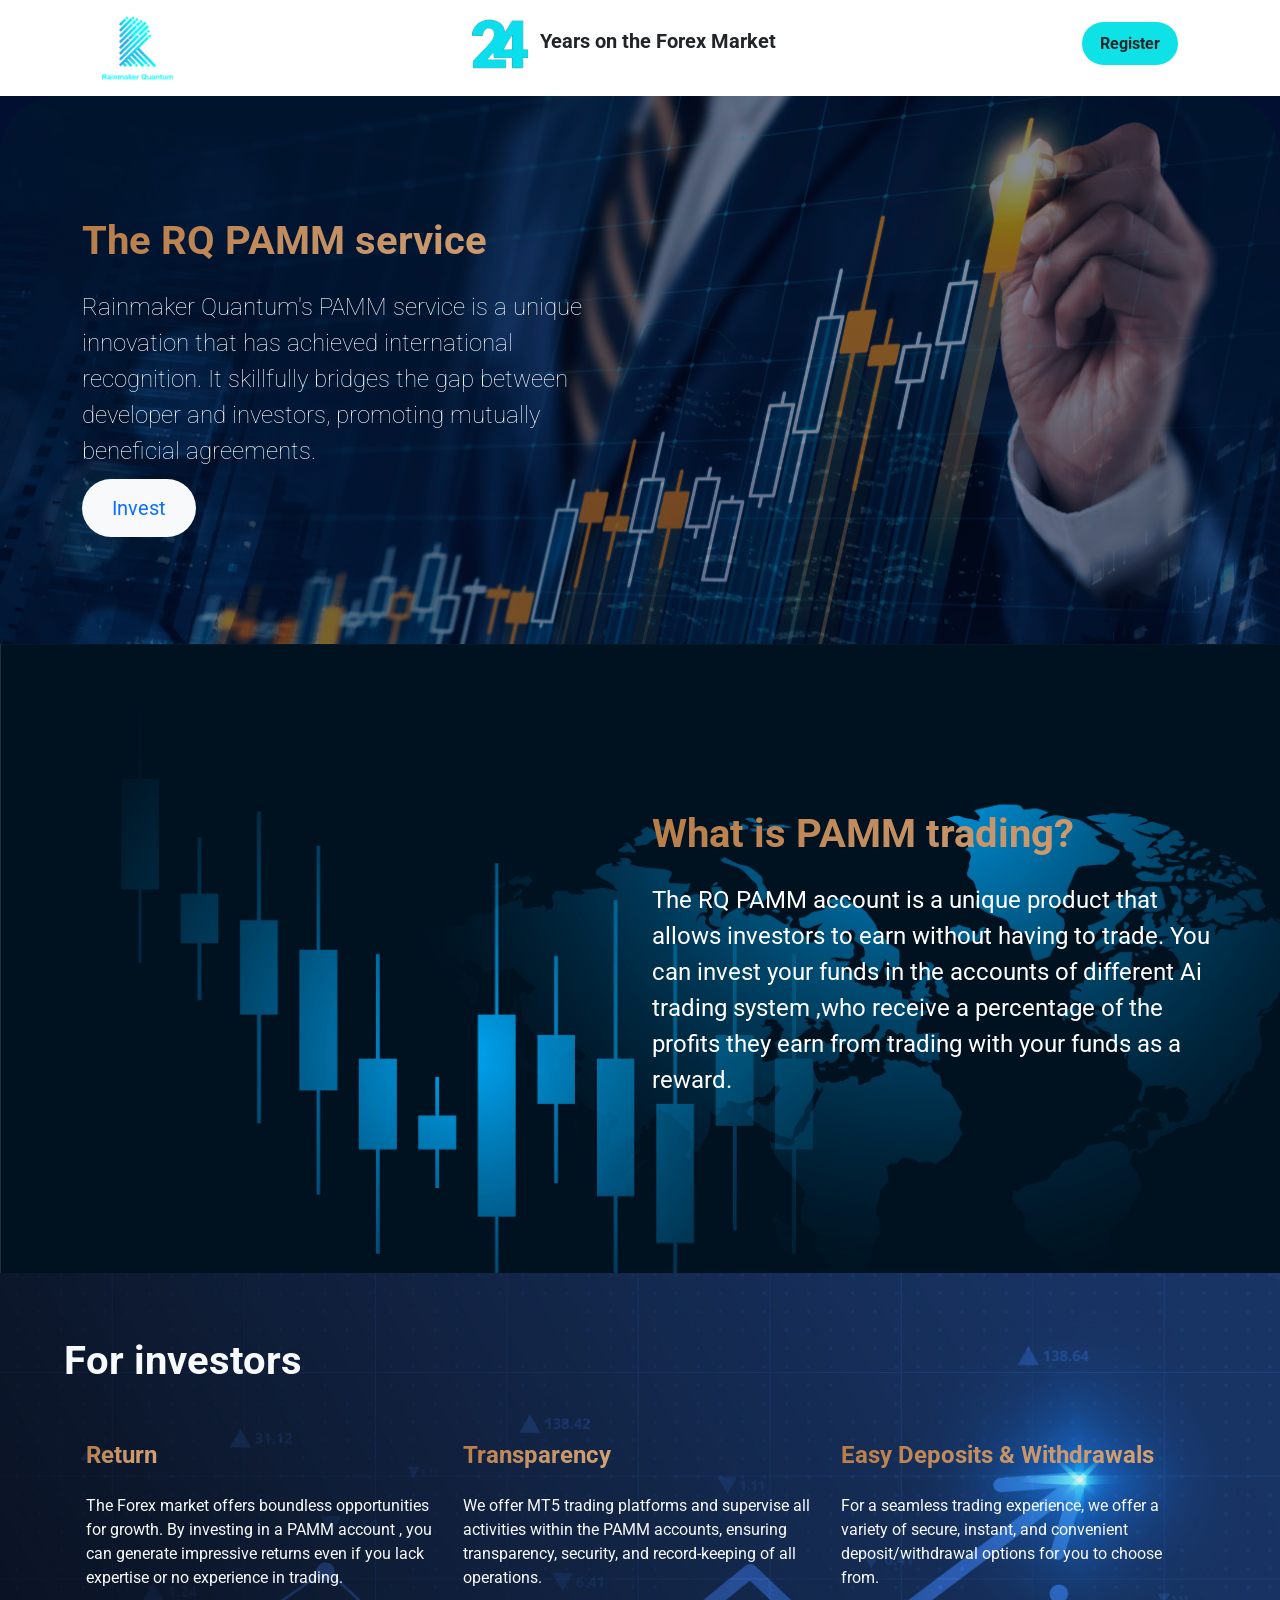
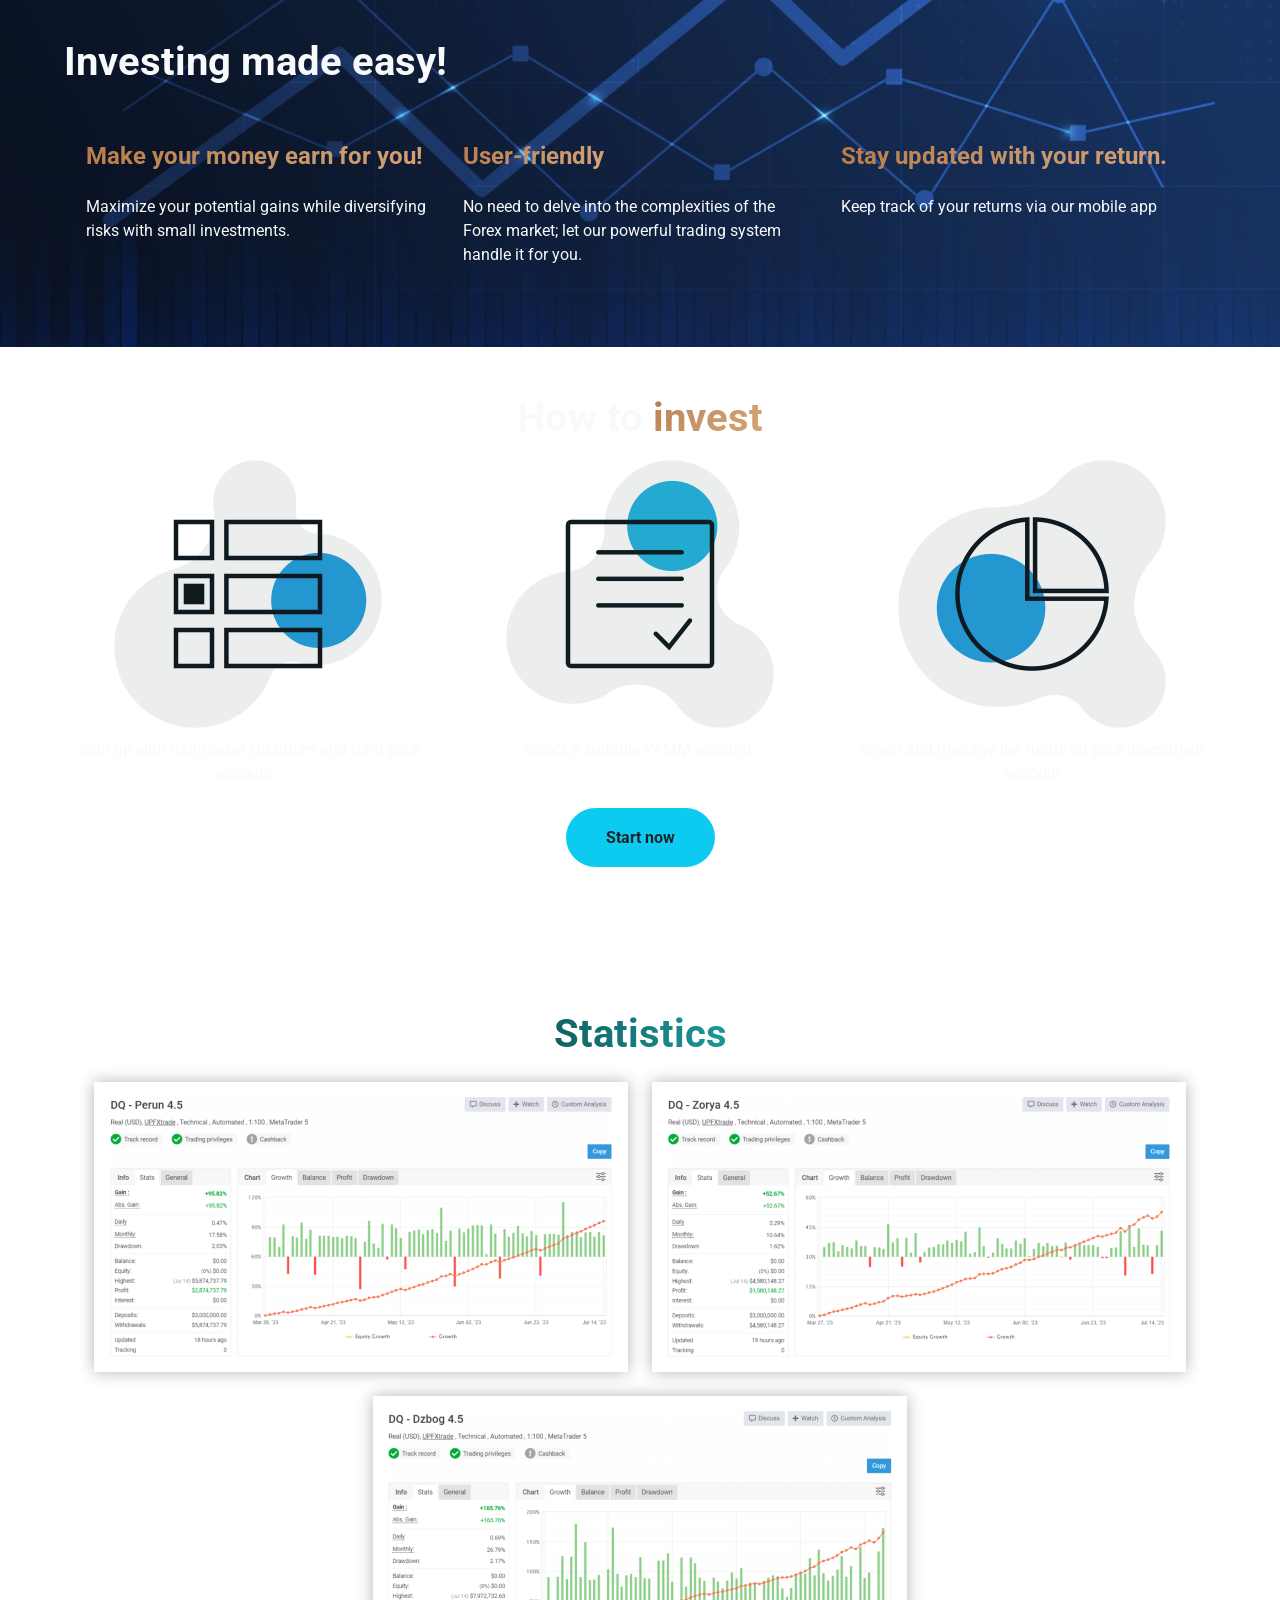
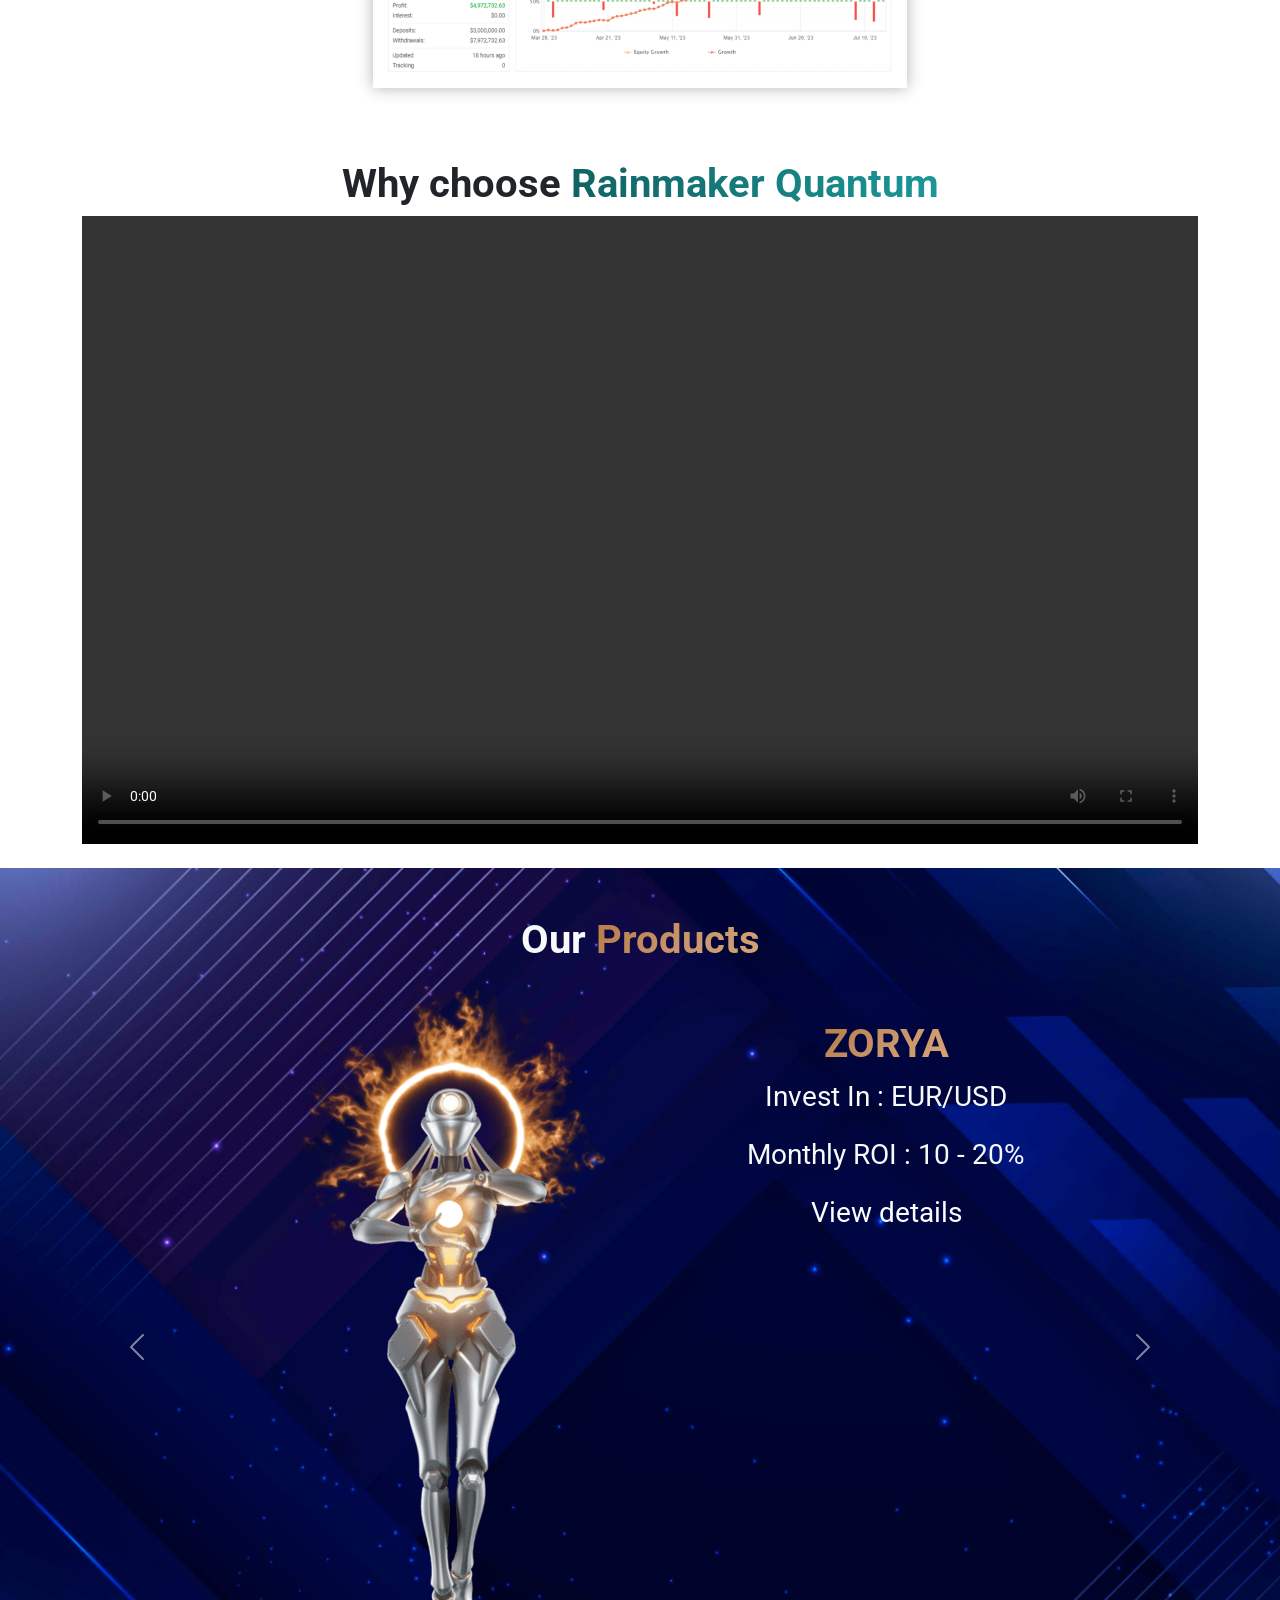
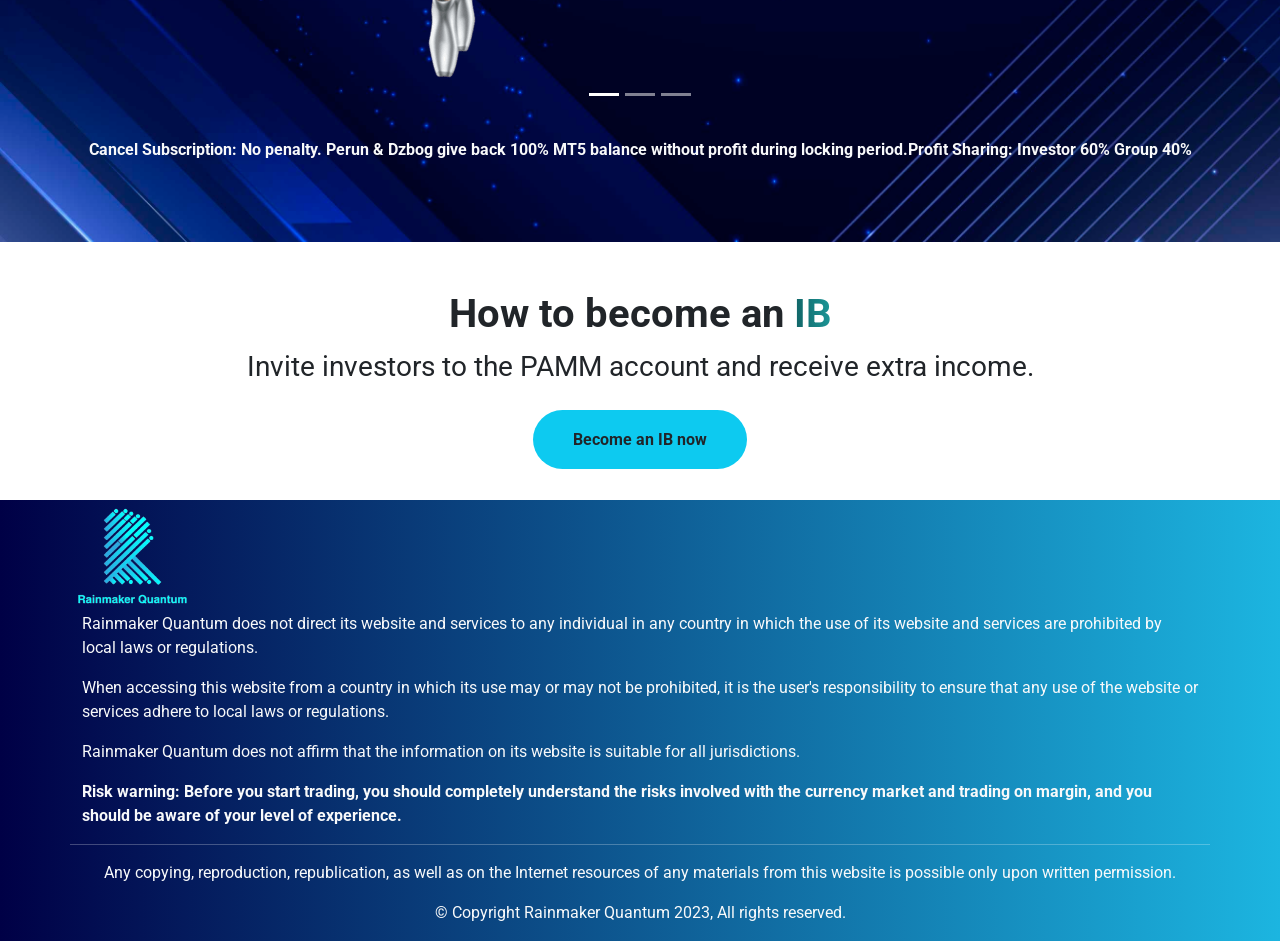
==== index.html @ e17d72e9 "Add files via upload" ====
<!DOCTYPE html>
<html lang="en" data-bs-theme="light">
    <head>
        <!--Required meta tags-->
        <meta charset="UTF-8">
        <meta http-equiv="X-UA-Compatible" content="IE=edge"> 
        <meta name="viewport" content="width=device-width, initial-scale=1.0">
        <!--Tab Icon-->
        <link rel = "shortcut icon" type = "x-icon" href = "Image/tab-icon.png">

        <!--Bootstrap CSS-->
        <link href="https://cdn.jsdelivr.net/npm/bootstrap@5.3.1/dist/css/bootstrap.min.css" rel="stylesheet" 
        integrity="sha384-4bw+/aepP/YC94hEpVNVgiZdgIC5+VKNBQNGCHeKRQN+PtmoHDEXuppvnDJzQIu9" crossorigin="anonymous">
        <!--Custom CSS-->
        <link rel = "stylesheet" href = "CSS/header.css">
        <link rel = "stylesheet" href = "CSS/banner.css">
        <!--Animate CSS-->
        <link rel="stylesheet"
        href="https://cdnjs.cloudflare.com/ajax/libs/animate.css/4.1.1/animate.min.css"/>
        <title>What is PAMM Account? PAMM Account investments with Rainmaker</title>
    </head>

    <body>
        <div class="wrapper">
            <!--Done-->
            <section class = "header">
                <div class="container mt-3 d-flex justify-content-between">
                    <div class="company-logo">
                        <img src = "Image/logo_client.png" class = "img" alt = "">
                    </div>
                    <div class = "header-title">
                        <img src = "Image/24.png" alt = "">
                        <span class = "fw-bold fs-5 p-2 lh-sm"> Years on the Forex Market</span>
                    </div>
                    <div class = "register-container mt-3">
                        <a href = "https://api.whatsapp.com/send?phone=447856998970&text=I%20want%20to%20earn%C2%A0extra%C2%A0income" class = "register-btn text-decoration-none text-dark rounded-pill fw-bolder">Register</a>
                    </div>
            </section>

            <!--Done-->
            <section class = "banner mt-3 p-5 animate__animated animate__zoomIn">
                <div class="layout_banner">
                    <!--Main container-->
                    <div class="container">
                        <!--Banner row-->
                        <div class="row d-flex align-items-center">
                            <!--Left-->
                                <div class = "col-md-6">
                                    <div class = "heading_banner pb-3 animate__animated animate__fadeIn animate__delay-1s">
                                        <h1 class = "fw-bolder">The RQ PAMM service</h1>
                                    </div>
                                    <div class = "content_banner pb-2">
                                        <p class = "banner_content fs-4 text-light">
                                            Rainmaker Quantum's PAMM service is a unique innovation 
                                            that has achieved international recognition. It skillfully 
                                            bridges the gap between developer and investors, promoting 
                                            mutually beneficial agreements.
                                        </p>
                                    </div>
                                    <div class="invest-btn">
                                        <a href = "https://wa.me/message/GA2RVT5V3YJUO1" class = "text-decoration-none bg-light rounded-pill fs-5 shadow-lg">Invest</a>
                                    </div>
                                </div>
                                <div class = "col-md-5">
                                    <img src = "Image/trading-ele.png" alt = "" class = "img-fluid">
                                </div>
                            </div>
                    </div>
                </div>
            </section>

            <!--Done-->        
            <section class = "trading p-5">
                <div class="layout_banner pt-3">
                    <!--Main container-->
                    <div class="container-fluid">
                        <!--Banner row-->
                        <div class="row d-flex align-items-center"> 
                            <!--Left-->
                            <div class = "col-md-6 mt-5">
                                <div class = "image_container mt-4">
                                    <img src = "Image/trading-element.png" alt = "" class = "trading-ele img-fluid">
                                </div>
                            </div>
                            <!--Right-->
                            <div class = "col-md-6">
                                <div class="trading-content">
                                    <div class = "trading_header pb-3">
                                        <h1 class = "fw-bolder">What is PAMM trading?</h1>
                                    </div>
                                    <div class = "trading_banner pb-2">
                                        <p class = "banner_content">
                                            The RQ PAMM account is a unique product that allows 
                                            investors to earn without having to trade. You can 
                                            invest your funds in the accounts of different Ai 
                                            trading system ,who receive a percentage of the 
                                            profits they earn from trading with your funds as 
                                            a reward.
                                        </p>
                                    </div>
                                </div>
                            </div>
                        </div>
                    </div>
                </div>
            </section>

            <!--Done-->
            <section class = "for_investors p-5">
                <div class="layout_fi">
                    <div class="title p-3">
                        <h1 class = "fw-bolder text-light">For investors</h1>
                    </div>
                    <div class="container p-3">
                        <div class="row d-flex justify-content-between">
                            <div class="col-md-4">
                                <h4 class = "fw-bolder py-3"><span class = "animate-text">Return</span></h4>
                                <div class = "content text-light">
                                    <p>
                                        The Forex market offers boundless opportunities for
                                        growth. By investing in a PAMM account , you can generate 
                                        impressive returns even if you lack expertise or no 
                                        experience in trading.
                                    </p>
                                </div>
                            </div>
                            <div class="col-md-4">
                                <h4 class = "fw-bolder py-3"><span class = "animate-text">Transparency</span></h4>
                                <div class = "content text-light">
                                    <p>
                                        We offer MT5 trading platforms and supervise all 
                                        activities within the PAMM accounts, ensuring 
                                        transparency, security, and record-keeping of 
                                        all operations.
                                    </p>
                                </div>
                            </div>
                            <div class="col-md-4">
                                <h4 class = "fw-bolder py-3"><span class = "animate-text">Easy Deposits & Withdrawals
                                </span></h4>
                                <div class = "content text-light">
                                    <p>
                                        For a seamless trading experience, we offer a variety of 
                                        secure, instant, and convenient deposit/withdrawal 
                                        options for you to choose from.
                                    </p>
                                </div>
                            </div>
                        </div>
                    </div>
                </div>

                <div class="layout_ie">
                    <div class="title p-3">
                        <h1 class = "fw-bolder text-light">Investing made easy!</h1>
                    </div>
                    <div class="container p-3">
                        <div class="row d-flex justify-content-between">
                            <div class="col-md-4">
                                <h4 class = "fw-bolder py-3"><span class = "animate-text">Make your money earn for you!</span></h4>
                                <div class = "content text-light">
                                    <p>
                                        Maximize your potential gains while diversifying risks with small investments.
                                    </p>
                                </div>
                            </div>
                            <div class="col-md-4">
                                <h4 class = "fw-bolder py-3"><span class = "animate-text">User-friendly</span></h4>
                                <div class = "content text-light">
                                    <p>
                                        No need to delve into the complexities of the Forex market; let our powerful 
                                        trading system handle it for you.
                                    </p>
                                </div>
                            </div>
                            <div class="col-md-4">
                                <h4 class = "fw-bolder py-3"><span class = "animate-text">Stay updated with your return.</span></h4>
                                <div class = "content text-light">
                                    <p>
                                        Keep track of your returns via our mobile app
                                    </p>
                                </div>
                            </div>
                        </div>
                    </div>
                </div>
            </section>

            <!--Done-->
            <section class = "steps p-5">
                <div class="layout_steps">
                    <h1 class = "text-center fw-bolder text-light">How to<span class = "animate-text"> invest</span></h1>
                    <div class="container mw-100  d-flex justify-content-center">
                        <div class="row d-flex justify-content-center">
                            <div class="col-md-4 ">
                                <div class="img_container">
                                    <img src = "Image/choice.png" alt = "" class = "img-fluid mx-auto d-block">
                                </div>
                                <p class = "text-center text-light">
                                    Sign up with Rainmaker Quantum and fund your account .
                                </p>
                            </div>
                            <div class="col-md-4">
                                <div class="img_container">
                                    <img src = "Image/registration.png" alt = "" class = "img-fluid mx-auto d-block">
                                </div>
                                <p class = "text-center text-light">
                                    Select a suitable PAMM account.
                                </p>
                            </div>               
                            <div class="col-md-4">
                                <div class="img_container">
                                    <img src = "Image/invest.png" alt = "" class = "img-fluid mx-auto d-block">
                                </div>
                                <p class = "text-center text-light">
                                    Invest and manage the funds on your investment account
                                </p>
                            </div>
                        </div>
                    </div>
                    <div class = "text-center mt-4">
                        <a href = "https://api.whatsapp.com/send?phone=447856998970&text=I%20want%20to%20earn%C2%A0extra%C2%A0income" class = "invest-btn-1 bg-info rounded-pill text-dark text-decoration-none fw-bold">Start now</a>
                    </div>
                </div>
            </section>

            <!--Done-->
            <section class =  "stats mt-5 p-5">
                <div class =  "layout_stats">
                    <div class = "container">
                        <h1 class = "fw-bold text-center p-3"><span class = "animate-text2">Statistics</span></h1>
                            <div class = "container-md d-flex">
                                <div class="row gy-4 row-cols-1 rows-cols-sm-2 rows-cols-md-3 ">
                                    <div class="col-md-6">
                                        <img src = "Image/perun_data.png" alt = "" class = "stats-item">
                                    </div>
                                    <div class="col-md-6">
                                        <img src = "Image/zorya_data.png" alt = "" class = "stats-item">
                                    </div>
                                    <div class="col-md-6 mx-auto">
                                        <img src = "Image/dzbog_data.png" alt = "" class = "stats-item">
                                    </div>
                                </div>
                            </div>
                    </div>
                </div>
            </section>

            <!--Modal start-->
            <!-- Modal -->
                <div class="modal fade" id="stats-modal" tabindex="-1" aria-labelledby="exampleModalLabel" aria-hidden="true">
                    <div class="modal-dialog modal-dialog-centered modal-lg">
                        <div class="modal-content">
                            <div class="modal-header">
                                <!--<h1 class="modal-title fs-5" id="exampleModalLabel">Modal title</h1>-->
                                <button type="button" class="btn-close" data-bs-dismiss="modal" aria-label="Close"></button>
                            </div>
                            <div class="modal-body">
                                <img src = "Image/perun_data.png" alt = "" class = "modal-img img-fluid">
                            </div>
                        </div>
                    </div>
                </div>
            <!--Modal end-->

            <!--Done-->
            <section class="video my-4">
                <h1 class="vid-title text-center fw-bold">Why choose <span class="animate-text2">Rainmaker Quantum</span></h1>
                <div class="container-md">
                    <div class="ratio ratio-16x9">
                        <video controls src="Video/premium rainmaker quantum.mp4"></video>
                    </div>
                </div>
            </section>

            <!--Done-->
            <section class = "steps_ib p-5" id="ib">
                <div class="layout_ib">
                    <h1 class = "text-center fw-bolder text-light">Our <span class = "animate-text">Products</span></h1>
                    <div id="carouselExampleIndicators" class="carousel slide">
                        <div class="carousel-indicators">
                            <button type="button" data-bs-target="#carouselExampleIndicators" data-bs-slide-to="0" class="active" aria-current="true" aria-label="Slide 1"></button>
                            <button type="button" data-bs-target="#carouselExampleIndicators" data-bs-slide-to="1" aria-label="Slide 2"></button>
                            <button type="button" data-bs-target="#carouselExampleIndicators" data-bs-slide-to="2" aria-label="Slide 3"></button>
                        </div>
                        <div class="carousel-inner">
                            <div class="carousel-item active">
                                <div class="robot-container d-flex justify-content-center">
                                    <div class = "image_container mx-5">
                                        <img src = "Image/robot_1.png" alt = "" class="img-fluid">
                                    </div>
                                    <div class="content-container my-5 text-center">
                                        <h1 class = "text-light fw-bold text"><span class = "animate-text">ZORYA</span></h1>
                                        <p class = "text-light fs-3">Invest In : EUR/USD</p>
                                        <p class = "text-light fs-3">Monthly ROI : 10 - 20%</p>
                                        <a class = "view-more fs-3" data-bs-toggle="collapse" data-bs-target="#collapse" aria-expanded="false" aria-controls="collapseExample">
                                            View details
                                        </a>
                                        <div class="collapse pt-3" id="collapse">
                                            <p class = "text-light fs-3">Investment: $100 - unlimited</p>
                                            <p class = "text-light fs-3">Subscription Period: 365 days</p>
                                            <p class = "text-light fs-3">Compound: N/A</p>
                                            <p class = "text-light fs-3">Locking Period: N/A</p>
                                            <p class = "text-light fs-3">Subscription Fee: $9.90/Year</p>
                                        </div>
                                    </div>
                                </div>
                            </div>
                            <div class="carousel-item">
                                <div class="robot-container d-flex justify-content-center">
                                    <div class = "image_container mx-5">
                                        <img src = "Image/robot_2.png" alt = "" class = "robot-2 img-fluid">
                                    </div>
                                    <div class="content-container my-5 text-center">
                                        <h1 class="text-light fw-bold text">
                                            <span class="animate-text">PERUN</span>
                                        </h1>
                                        <p class="text-light fs-3">Invest In: GBP/USD</p>
                                        <p class="text-light fs-3">Monthly ROI: 15 - 30%</p>
                                        <a class="view-more fs-3" data-bs-toggle="collapse" data-bs-target="#collapse2" aria-expanded="false" aria-controls="collapseExample">
                                            View details
                                        </a>
                                        <div class="collapse pt-3" id="collapse2">
                                            <p class="text-light fs-3">Investment: $100 - unlimited</p>
                                            <p class="text-light fs-3">Subscription Period: 365 days</p>
                                            <p class="text-light fs-3">Compound: Weekly</p>
                                            <p class="text-light fs-3">Locking Period: 90 days</p>
                                            <p class="text-light fs-3">Subscription Fee: $39.90/Year</p>
                                        </div>
                                    </div>
                                </div>
                            </div>
                            <div class="carousel-item">
                                <div class="robot-container d-flex justify-content-center">
                                    <div class = "image_container mx-5">
                                        <img src = "Image/robot_3.png" alt = "" class = "img-fluid">
                                    </div>
                                    <div class="content-container my-5 text-center">
                                        <h1 class="text-light fw-bold text">
                                            <span class="animate-text">DZBOG</span>
                                        </h1>
                                        <p class="text-light fs-3">Invest In: XAU/USD</p>
                                        <p class="text-light fs-3">Monthly ROI: 20 - 40%</p>
                                        <a class="view-more fs-3" data-bs-toggle="collapse" data-bs-target="#collapse3" aria-expanded="false" aria-controls="collapseExample">
                                            View details
                                        </a>
                                        <div class="collapse pt-3" id="collapse3">
                                            <p class="text-light fs-3">Investment: $100 - unlimited</p>
                                            <p class="text-light fs-3">Subscription Period: 365 days</p>
                                            <p class="text-light fs-3">Compound: Daily</p>
                                            <p class="text-light fs-3">Locking Period: 180 days</p>
                                            <p class="text-light fs-3">Subscription Fee: $99.90/Year</p>
                                        </div>
                                    </div>
                                </div>
                            </div>
                        </div>
                        <button class="carousel-control-prev" type="button" data-bs-target="#carouselExampleIndicators" data-bs-slide="prev">
                            <span class="carousel-control-prev-icon" aria-hidden="true"></span>
                            <span class="visually-hidden">Previous</span>
                        </button>
                        <button class="carousel-control-next" type="button" data-bs-target="#carouselExampleIndicators" data-bs-slide="next">
                            <span class="carousel-control-next-icon" aria-hidden="true"></span>
                            <span class="visually-hidden">Next</span>
                        </button>
                    </div>
                    
                    <p class = "text-center fw-bold text-light p-3">
                        Cancel Subscription: No penalty. Perun & Dzbog give back 100% MT5 
                        balance without profit during locking period.Profit Sharing: 
                        Investor 60% Group 40%
                    </p>
                </div>
            </section>
            

            <!--Done-->
            <section class="how-ib mt-5 pb-5">
                <div class="layout_how-ib">
                    <div class="container">
                        <div class="row">
                            <h1 class="fw-bold text-center">How to become an <span class="animate-text2">IB</span></h1>
                            <p class="fs-3 text-center">
                                Invite investors to the PAMM account and receive extra income.
                            </p>
                            <div class="become-btn text-center mt-4">
                                <a href="https://api.whatsapp.com/send?phone=447856998970&text=I%20want%20to%20earn%C2%A0extra%C2%A0income" class="invest-btn-1 bg-info rounded-pill text-dark text-decoration-none fw-bold">
                                    Become an IB now
                                </a>
                            </div>
                        </div>
                    </div>
                </div>
            </section>
            
            <!--Done-->
            <section class="disclaimer">
                <div class="layout_disclaimer">
                    <div class="container">
                        <div class="row">
                            <img src="Image/logo_client.png" class="logo-img img-fluid p-2">
                            <p class="text-light">Rainmaker Quantum does not direct its website and services to any individual in any country in which the use of its website and services are prohibited by local laws or regulations.</p>
                            <p class="text-light">When accessing this website from a country in which its use may or may not be prohibited, it is the user's responsibility to ensure that any use of the website or services adhere to local laws or regulations.</p>
                            <p class="text-light">Rainmaker Quantum does not affirm that the information on its website is suitable for all jurisdictions.</p>
                            <p class="text-light fw-bolder">Risk warning: Before you start trading, you should completely understand the risks involved with the currency market and trading on margin, and you should be aware of your level of experience.</p>
                            <hr style="color:white;">
                            <p class="text-center text-light">
                                Any copying, reproduction, republication, as well as on the Internet resources of any materials from this website is possible only upon written permission.
                            </p>
                            <p class="text-light text-center">
                                &copy; Copyright Rainmaker Quantum 2023, All rights reserved.
                            </p>
                        </div>
                    </div>
                </div>
            </section>
        </div>
    <!--Bootstrap Js-->
    <script src ="https://cdn.jsdelivr.net/npm/bootstrap@5.3.1/dist/js/bootstrap.bundle.min.js" integrity="sha384-HwwvtgBNo3bZJJLYd8oVXjrBZt8cqVSpeBNS5n7C8IVInixGAoxmnlMuBnhbgrkm" crossorigin="anonymous"></script>   
    <!--Custom Js-->
    <script src = "Javascript/script.js"></script>
    </body>
</html>
---- CSS/header.css ----
@import url('https://fonts.googleapis.com/css2?family=Roboto&display=swap');

*{
    margin:0;
    padding:0;
    box-sizing: border-box;
}

body{
    font-family: 'Roboto',Arial,Helvetica,sans-serif; 
}

.wrapper{
    width:100%;
    margin:auto;
}

.header{
    margin: 0 auto;
    max-width: 1100px;
    height:auto;
}

.header img{
    height:64px;
    width:71px;
}

.header-title img{
    height:56px;
    width:56px;
}

.register-btn{
    background-color: #0ee2e6;
}

.register-btn:hover{
    background-color: #0cc3c7;
}

.register-container a{
    padding:12px 18px;
}

@media screen and (max-width:600px) {
    .header .container{
        width:100%;
    }

    .header-title{
        display:none;
    }
}
---- CSS/banner.css ----
.banner{
    width:100%;
    height:auto;
    background-image: url(../Image/trad-ele.png);
    background-repeat: no-repeat;
    background-size: cover;
}

.layout_banner{
    margin:0 auto;
    max-width: 1270px;
}

.heading_banner h1{
    background-image: linear-gradient(-225deg,#b87b45,#c6956a 29%,#dfa976 67%,#e9d7c7);
    -webkit-text-fill-color: transparent;
    -webkit-background-clip: text;
    background-clip: text;
    background-size: 200% auto;
    animation: textShine 2s linear infinite;
    font-size: 40px;
}

.content_banner p{
    font-size:17px;
    font-weight: 100;
}

.layout_banner img{
    opacity:0;
}

.invest-btn a{
    padding:17px 30px;
    animation: blink 1s linear infinite;
}

.layout_banner1{
    margin:0 auto;
    max-width: 1270px;
}


.trading{
    width:100%;
    height:auto;
    background-image: url(../Image/trading-bg1.jpg);
    background-repeat: no-repeat;
    background-size: cover;
}

.trading_header{
    background-image: linear-gradient(-225deg,#b87b45,#c6956a 29%,#dfa976 67%,#e9d7c7);
    -webkit-text-fill-color: transparent;
    -webkit-background-clip: text;
    background-clip: text;
    background-size: 200% auto;
    animation: textShine 2s linear infinite;
    font-size: 40px;
}

.banner_content{
    font-size: 24px;
    color: white;
}

@media screen and (max-width:767px){
    .heading_banner{
        padding-top: 25px;
    }

    .heading_banner h1{
        text-align: center;
    }

    .content_banner p{
        text-align: center;
    }

    .invest-btn{
        display:flex;
        justify-content: center;
    }

    .layout_banner img{
        display:none;
    }

    .banner_content{
        text-align: center;
    }
}

.for_investors{
    background-image: url(../Image/invest1-bg.jpg);
    background-repeat: no-repeat;
    background-size: cover;
}

.layout_acc{
    margin:0 auto;
    max-width: 1270px;
}

.how-btn:hover{
    background-color: #E9FBFB;
}

.layout_fi{
    margin:0 auto;
    max-width: 1270px;
}

.layout_app{
    margin:0 auto;
    max-width: 1270px;
}

.steps{
    background-image: url(../Image/invest-bg.jpg);
    background-repeat: no-repeat;
    background-size: cover;
}

.layout_steps{
    margin:0 auto;
    max-width: 1270px; 
}
/*stats*/
.layout_stats{
    margin:0 auto;
    max-width: 1270px; 
}

.stats img{
    background-color: white;
    padding:15px;
    width:100%;
    box-shadow: 0 0 15px rgba(0,0,0,0.3);
}

.steps_ib{
    background-image: url(../Image/ib_bg.jpg);
    background-repeat: no-repeat;
    background-size: cover;
}

.layout_ib{
    margin:0 auto;
    max-width: 1270px;
}

.robot-2{
    position:relative;
    bottom:70px;
}

.content-container{
    width:370px;
}

.view-more{
    text-decoration: none;
    color:white;
    animation: blink 1s linear infinite;
}

.view-more:hover{
    color:#00FFF7;
    text-decoration: underline;
    cursor:pointer;
}

.invest-btn-1{
    padding:20px 40px;
}

.layout_ie{
    margin:0 auto;
    max-width: 1270px;
}

.animate-text2{
    background: linear-gradient(86.87deg,#116466 1.86%,#25c6c6 94.58%);
    -webkit-text-fill-color: transparent;
    -webkit-background-clip: text;
    background-clip: text;
    background-size: 200% auto;
    animation: textShine 2s linear infinite;
}

.animate-text{
    background-image: linear-gradient(-225deg,#b87b45,#c6956a 29%,#dfa976 67%,#e9d7c7);
    -webkit-text-fill-color: transparent;
    -webkit-background-clip: text;
    background-clip: text;
    background-size: 200% auto;
    animation: textShine 2s linear infinite;
}

.layout_how-ib{
    margin:0 auto;
    max-width: 1270px;
}

.disclaimer{
    background: #000046;  /* fallback for old browsers */
    background: -webkit-linear-gradient(to right, #1CB5E0, #000046);  /* Chrome 10-25, Safari 5.1-6 */
    background: linear-gradient(to left, #1CB5E0, #000046); /* W3C, IE 10+/ Edge, Firefox 16+, Chrome 26+, Opera 12+, Safari 7+ */
}

.logo-img{
    width:125px;
    height:112px;
}

@keyframes textShine {
    100% {
        background-position: 200%;
    }
}

@keyframes blink {
    50%{
        opacity: 0.3;
    }

    100%{
        opacity:1;
    }
}

@media screen and (max-width: 767px) {
    .robot-container{
        flex-direction: column;
    }

    .robot-2{
        bottom:0;
    } 

    .content-container{
        width:100%;
    }
}
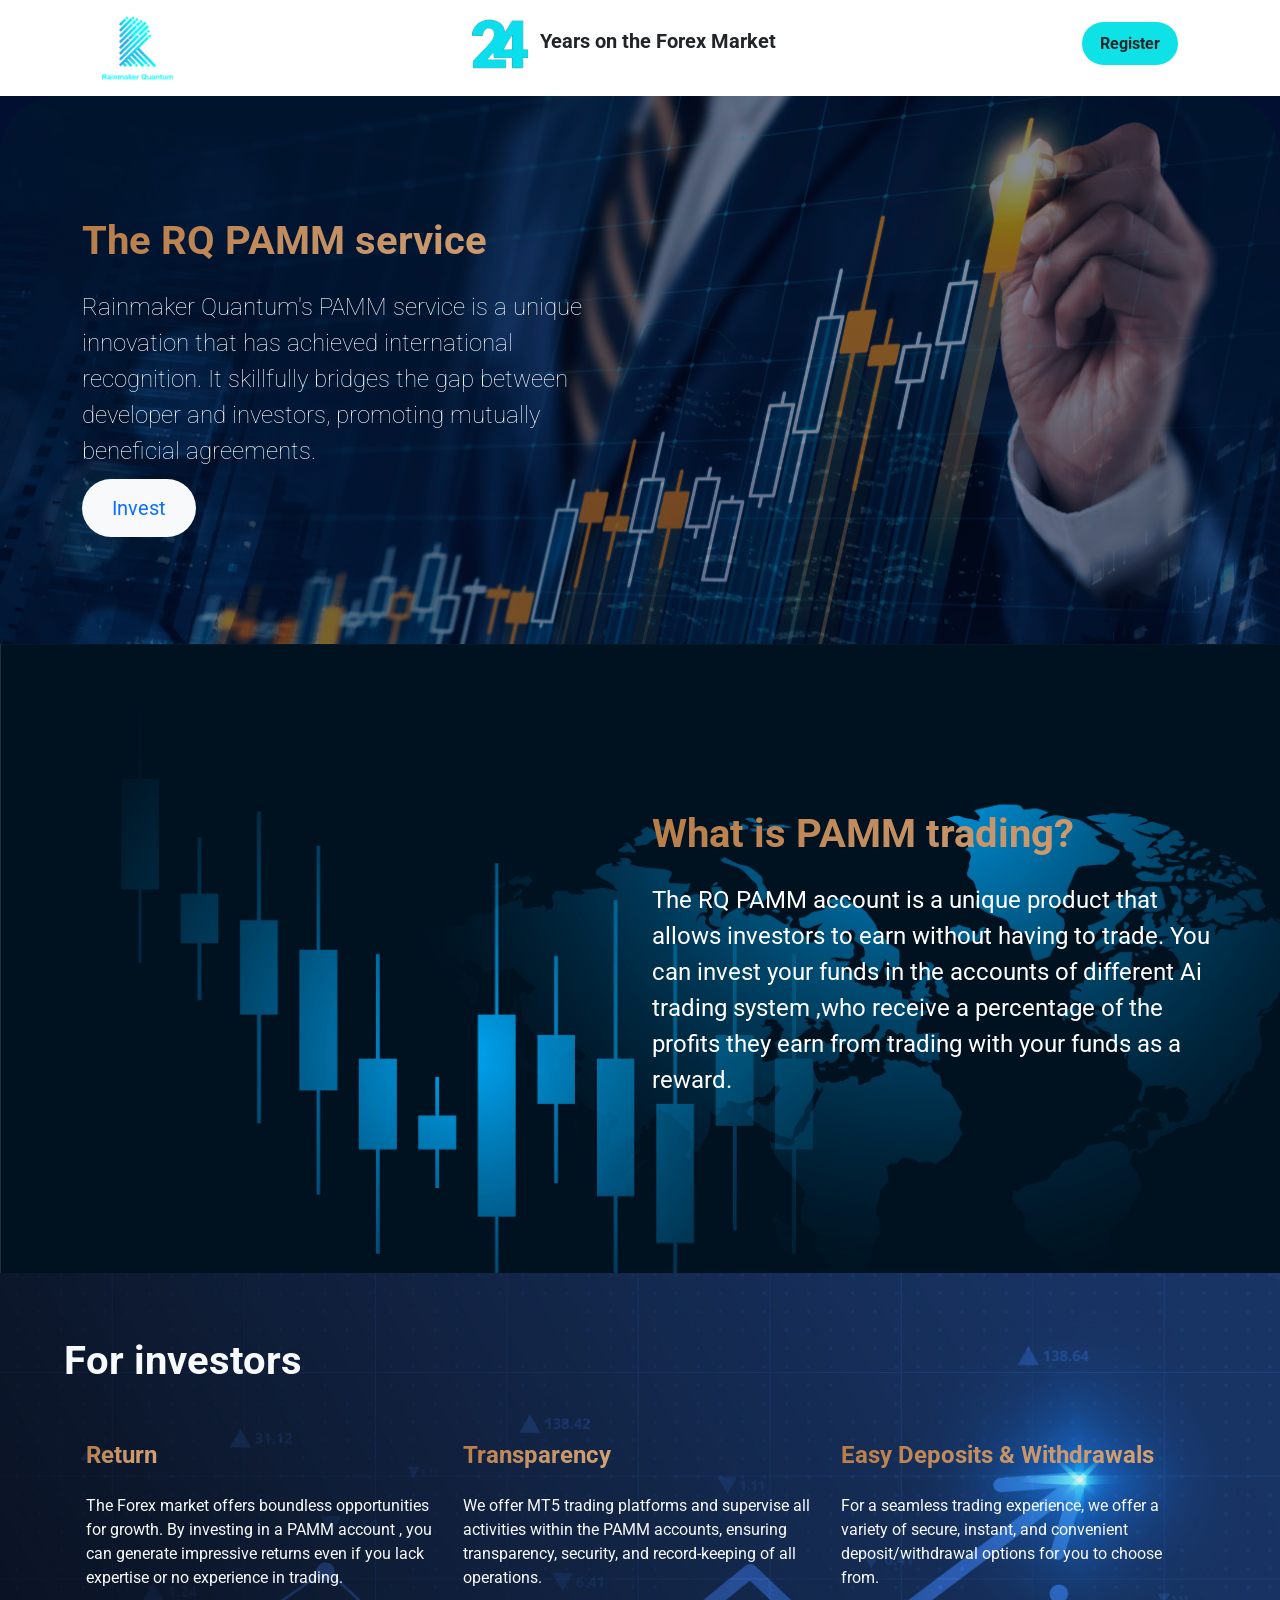
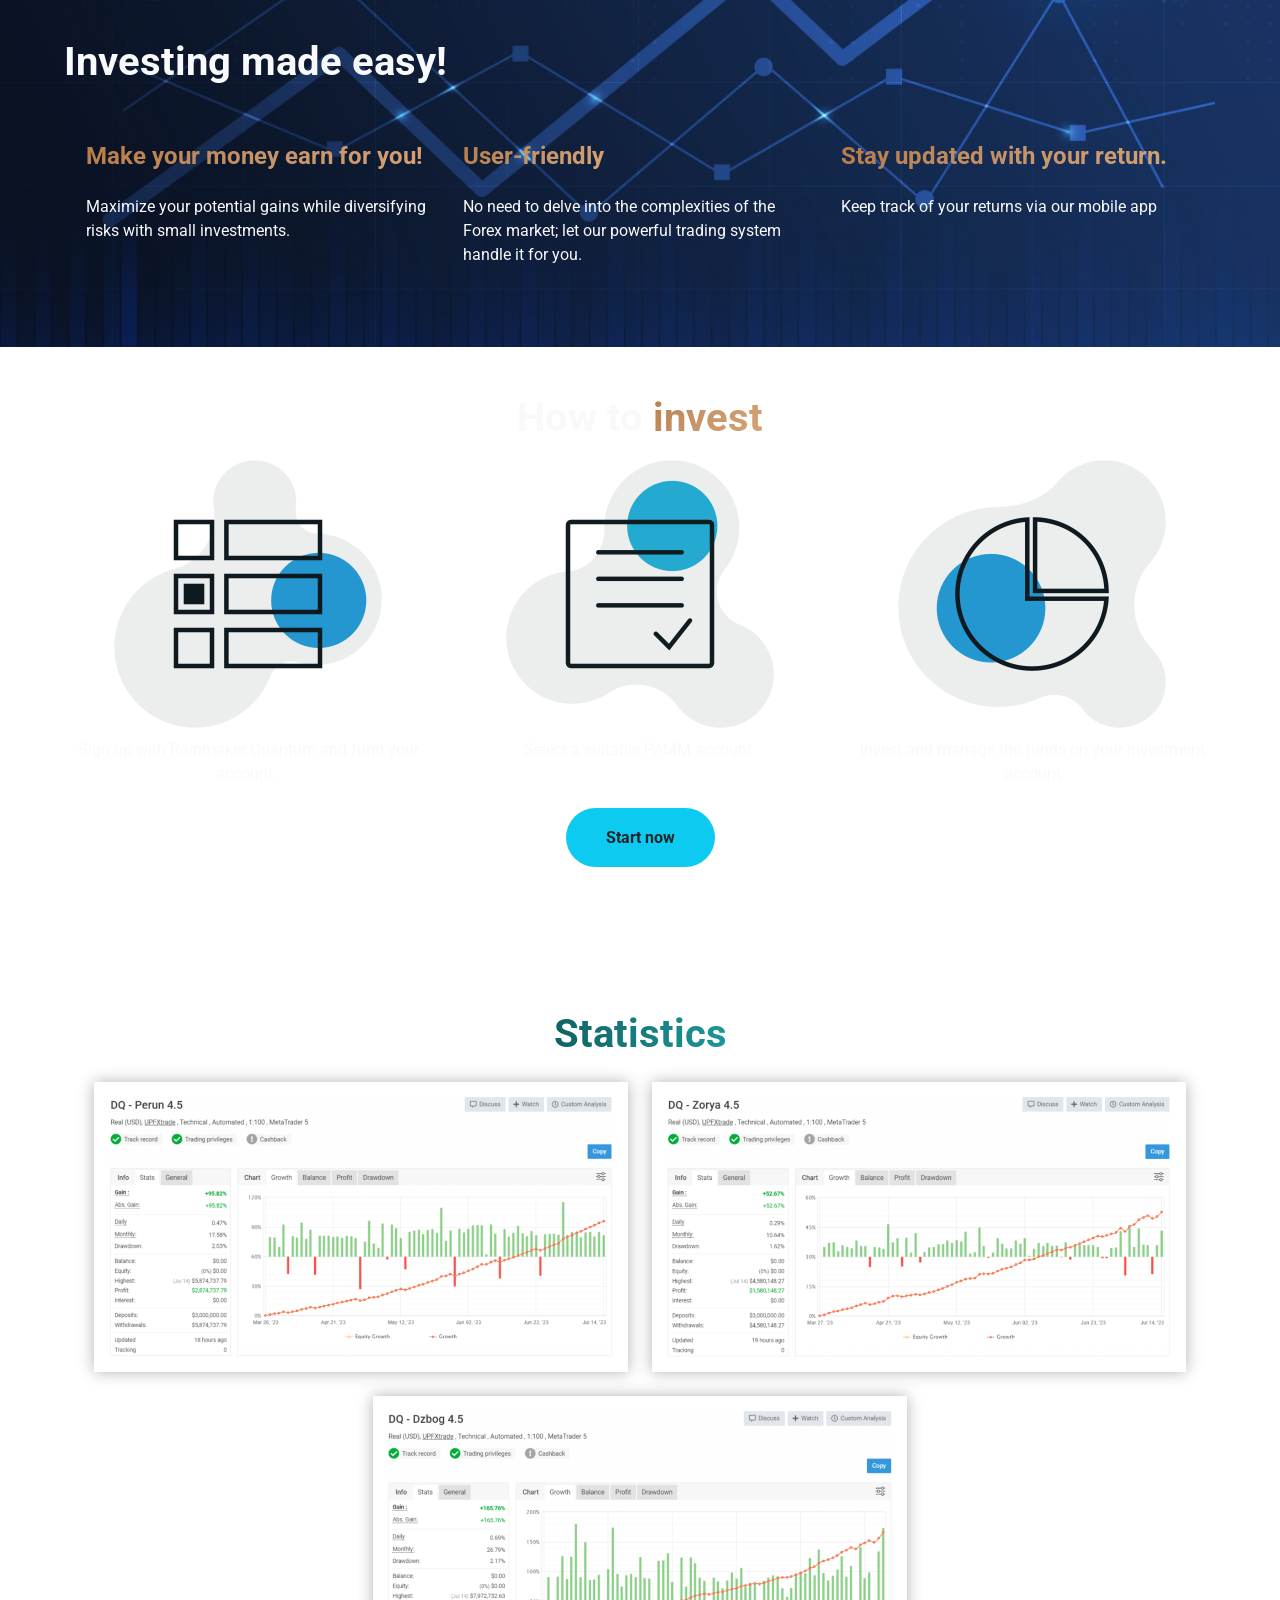
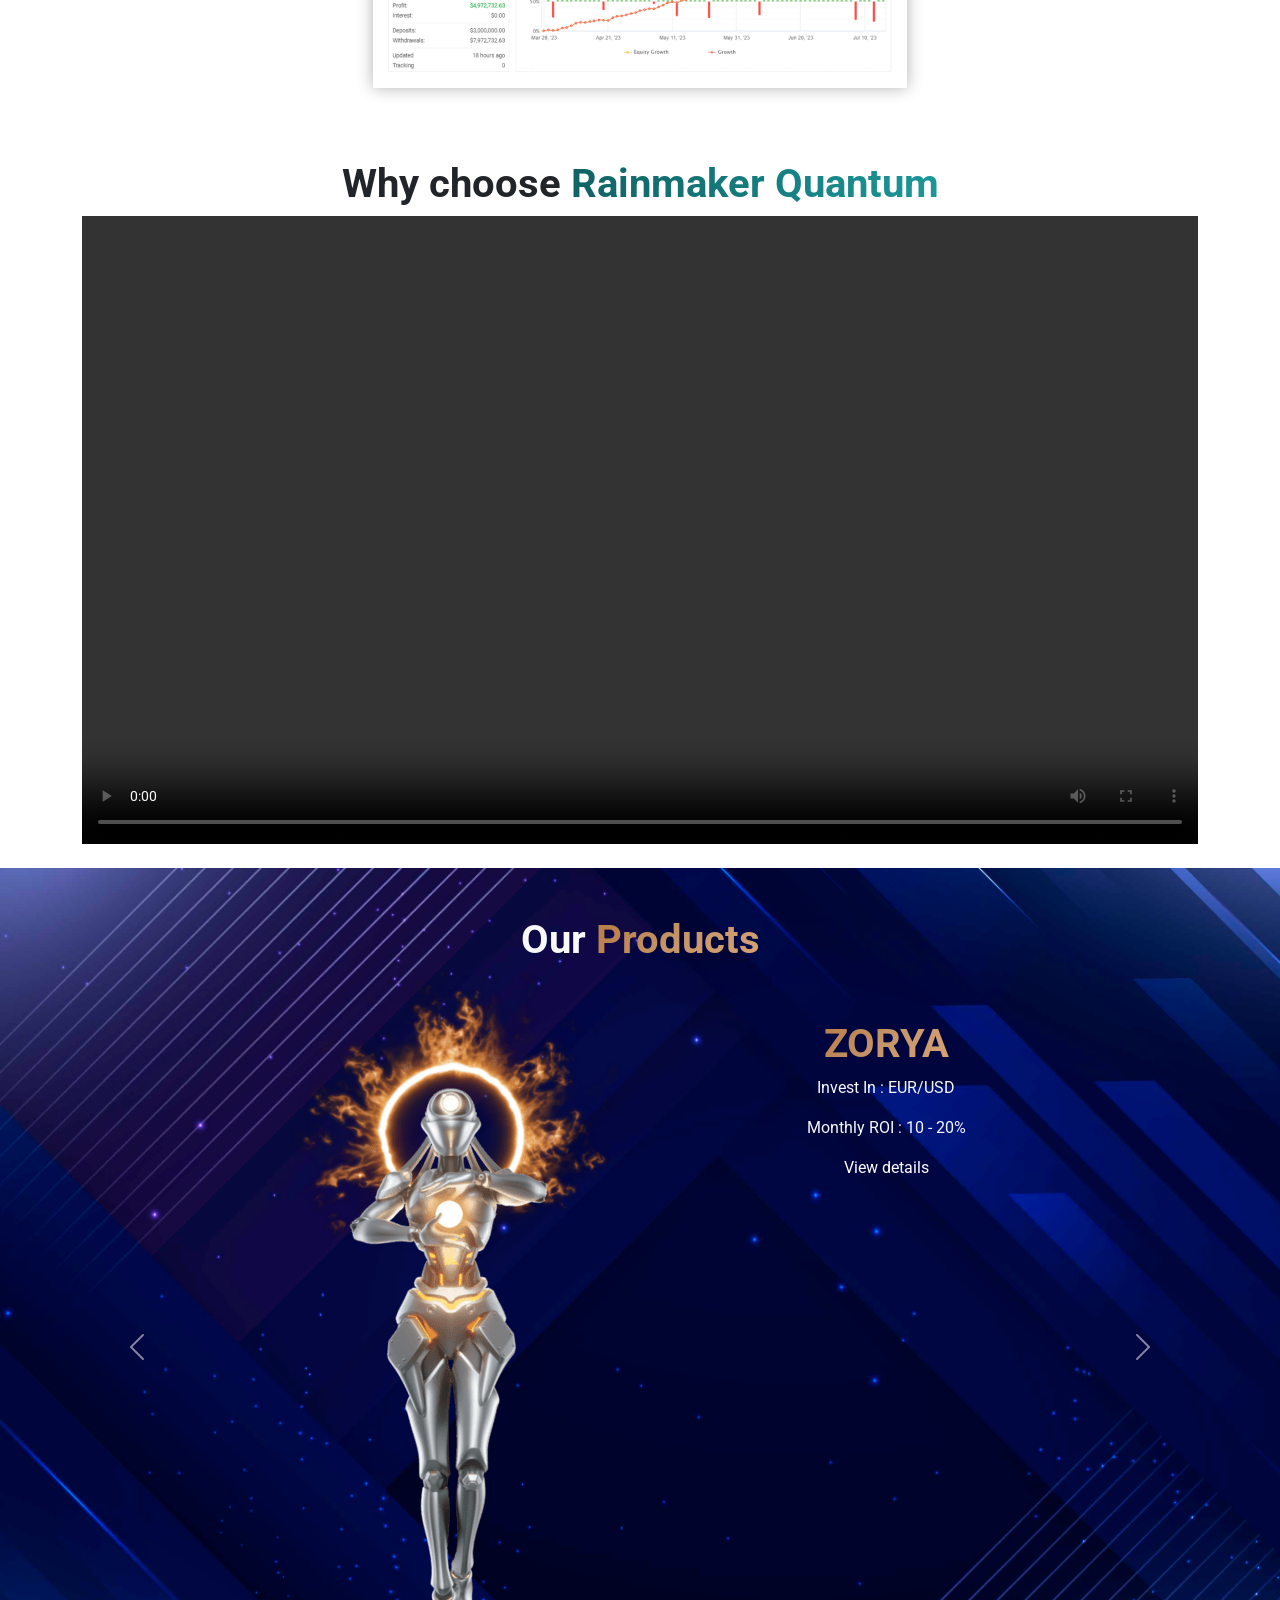
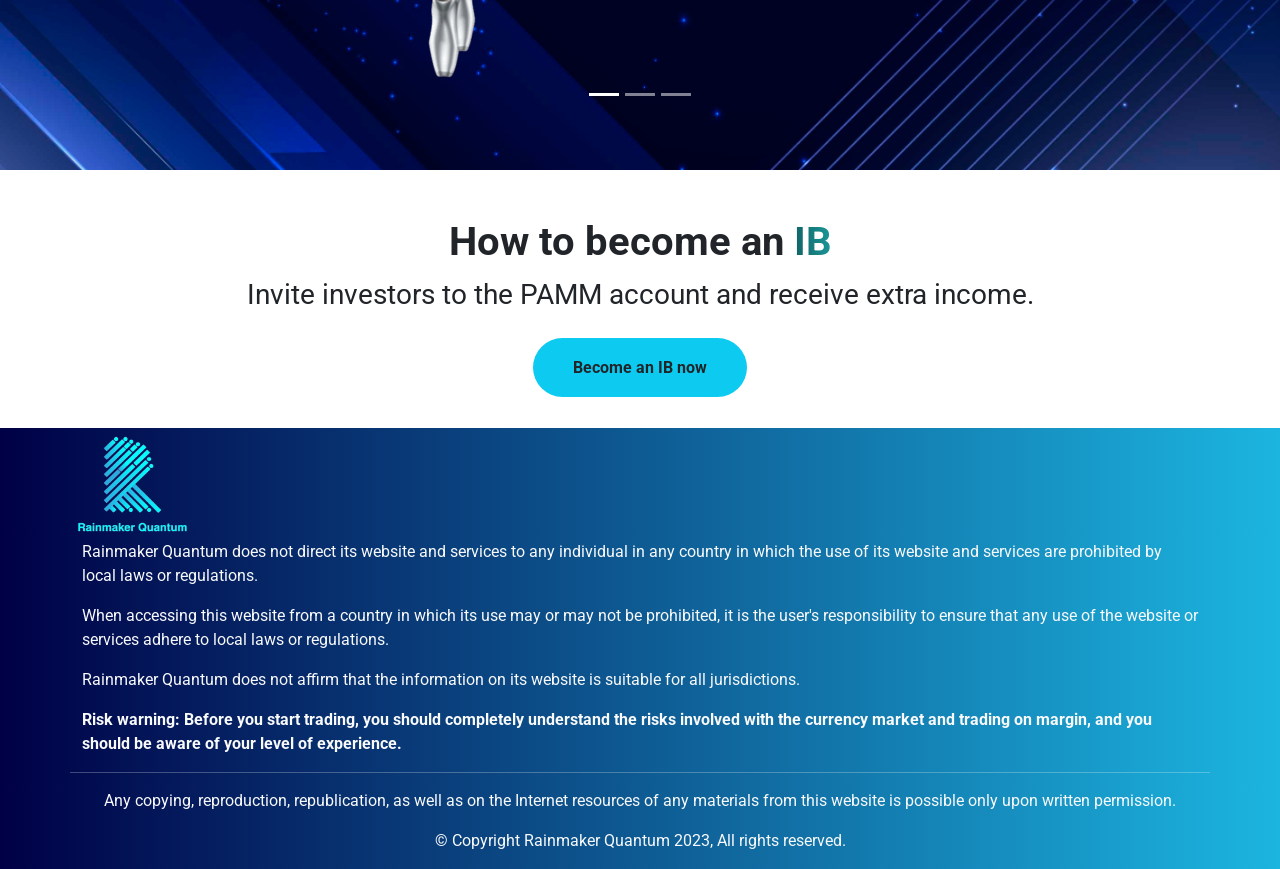
==== commit afe16857: "Update index.html" ====
--- a/index.html
+++ b/index.html
@@ -291,17 +291,22 @@
                                     </div>
                                     <div class="content-container my-5 text-center">
                                         <h1 class = "text-light fw-bold text"><span class = "animate-text">ZORYA</span></h1>
-                                        <p class = "text-light fs-3">Invest In : EUR/USD</p>
-                                        <p class = "text-light fs-3">Monthly ROI : 10 - 20%</p>
-                                        <a class = "view-more fs-3" data-bs-toggle="collapse" data-bs-target="#collapse" aria-expanded="false" aria-controls="collapseExample">
+                                        <p class = "text-light fs-6">Invest In : EUR/USD</p>
+                                        <p class = "text-light fs-6">Monthly ROI : 10 - 20%</p>
+                                        <a class = "view-more fs-6" data-bs-toggle="collapse" data-bs-target="#collapse" aria-expanded="false" aria-controls="collapseExample">
                                             View details
                                         </a>
                                         <div class="collapse pt-3" id="collapse">
-                                            <p class = "text-light fs-3">Investment: $100 - unlimited</p>
-                                            <p class = "text-light fs-3">Subscription Period: 365 days</p>
-                                            <p class = "text-light fs-3">Compound: N/A</p>
-                                            <p class = "text-light fs-3">Locking Period: N/A</p>
-                                            <p class = "text-light fs-3">Subscription Fee: $9.90/Year</p>
+                                            <p class = "text-light fs-6">Investment: $100 - unlimited</p>
+                                            <p class = "text-light fs-6">Subscription Period: 365 days</p>
+                                            <p class = "text-light fs-6">Compound: N/A</p>
+                                            <p class = "text-light fs-6">Locking Period: N/A</p>
+                                            <p class = "text-light fs-6">Subscription Fee: $9.90/Year</p>
+                                            <p class="text-light fs-6">
+                                                Cancel Subscription: No penalty. Perun & Dzbog give back 100% MT5 
+                                                balance without profit during locking period.Profit Sharing: 
+                                                Investor 60% Group 40%
+                                            </p>
                                         </div>
                                     </div>
                                 </div>
@@ -315,17 +320,22 @@
                                         <h1 class="text-light fw-bold text">
                                             <span class="animate-text">PERUN</span>
                                         </h1>
-                                        <p class="text-light fs-3">Invest In: GBP/USD</p>
-                                        <p class="text-light fs-3">Monthly ROI: 15 - 30%</p>
-                                        <a class="view-more fs-3" data-bs-toggle="collapse" data-bs-target="#collapse2" aria-expanded="false" aria-controls="collapseExample">
+                                        <p class="text-light fs-6">Invest In: GBP/USD</p>
+                                        <p class="text-light fs-6">Monthly ROI: 15 - 30%</p>
+                                        <a class="view-more fs-6" data-bs-toggle="collapse" data-bs-target="#collapse2" aria-expanded="false" aria-controls="collapseExample">
                                             View details
                                         </a>
                                         <div class="collapse pt-3" id="collapse2">
-                                            <p class="text-light fs-3">Investment: $100 - unlimited</p>
-                                            <p class="text-light fs-3">Subscription Period: 365 days</p>
-                                            <p class="text-light fs-3">Compound: Weekly</p>
-                                            <p class="text-light fs-3">Locking Period: 90 days</p>
-                                            <p class="text-light fs-3">Subscription Fee: $39.90/Year</p>
+                                            <p class="text-light fs-6">Investment: $100 - unlimited</p>
+                                            <p class="text-light fs-6">Subscription Period: 365 days</p>
+                                            <p class="text-light fs-6">Compound: Weekly</p>
+                                            <p class="text-light fs-6">Locking Period: 90 days</p>
+                                            <p class="text-light fs-6">Subscription Fee: $39.90/Year</p>
+                                            <p class="text-light fs-6">
+                                                Cancel Subscription: No penalty. Perun & Dzbog give back 100% MT5 
+                                                balance without profit during locking period.Profit Sharing: 
+                                                Investor 60% Group 40%
+                                            </p>
                                         </div>
                                     </div>
                                 </div>
@@ -339,17 +349,22 @@
                                         <h1 class="text-light fw-bold text">
                                             <span class="animate-text">DZBOG</span>
                                         </h1>
-                                        <p class="text-light fs-3">Invest In: XAU/USD</p>
-                                        <p class="text-light fs-3">Monthly ROI: 20 - 40%</p>
-                                        <a class="view-more fs-3" data-bs-toggle="collapse" data-bs-target="#collapse3" aria-expanded="false" aria-controls="collapseExample">
+                                        <p class="text-light fs-6">Invest In: XAU/USD</p>
+                                        <p class="text-light fs-6">Monthly ROI: 20 - 40%</p>
+                                        <a class="view-more fs-6" data-bs-toggle="collapse" data-bs-target="#collapse3" aria-expanded="false" aria-controls="collapseExample">
                                             View details
                                         </a>
                                         <div class="collapse pt-3" id="collapse3">
-                                            <p class="text-light fs-3">Investment: $100 - unlimited</p>
-                                            <p class="text-light fs-3">Subscription Period: 365 days</p>
-                                            <p class="text-light fs-3">Compound: Daily</p>
-                                            <p class="text-light fs-3">Locking Period: 180 days</p>
-                                            <p class="text-light fs-3">Subscription Fee: $99.90/Year</p>
+                                            <p class="text-light fs-6">Investment: $100 - unlimited</p>
+                                            <p class="text-light fs-6">Subscription Period: 365 days</p>
+                                            <p class="text-light fs-6">Compound: Daily</p>
+                                            <p class="text-light fs-6">Locking Period: 180 days</p>
+                                            <p class="text-light fs-6">Subscription Fee: $99.90/Year</p>
+                                            <p class="text-light fs-6">
+                                                Cancel Subscription: No penalty. Perun & Dzbog give back 100% MT5 
+                                                balance without profit during locking period.Profit Sharing: 
+                                                Investor 60% Group 40%
+                                            </p>
                                         </div>
                                     </div>
                                 </div>
@@ -364,12 +379,6 @@
                             <span class="visually-hidden">Next</span>
                         </button>
                     </div>
-                    
-                    <p class = "text-center fw-bold text-light p-3">
-                        Cancel Subscription: No penalty. Perun & Dzbog give back 100% MT5 
-                        balance without profit during locking period.Profit Sharing: 
-                        Investor 60% Group 40%
-                    </p>
                 </div>
             </section>
             
@@ -420,4 +429,4 @@
     <!--Custom Js-->
     <script src = "Javascript/script.js"></script>
     </body>
-</html>+</html>
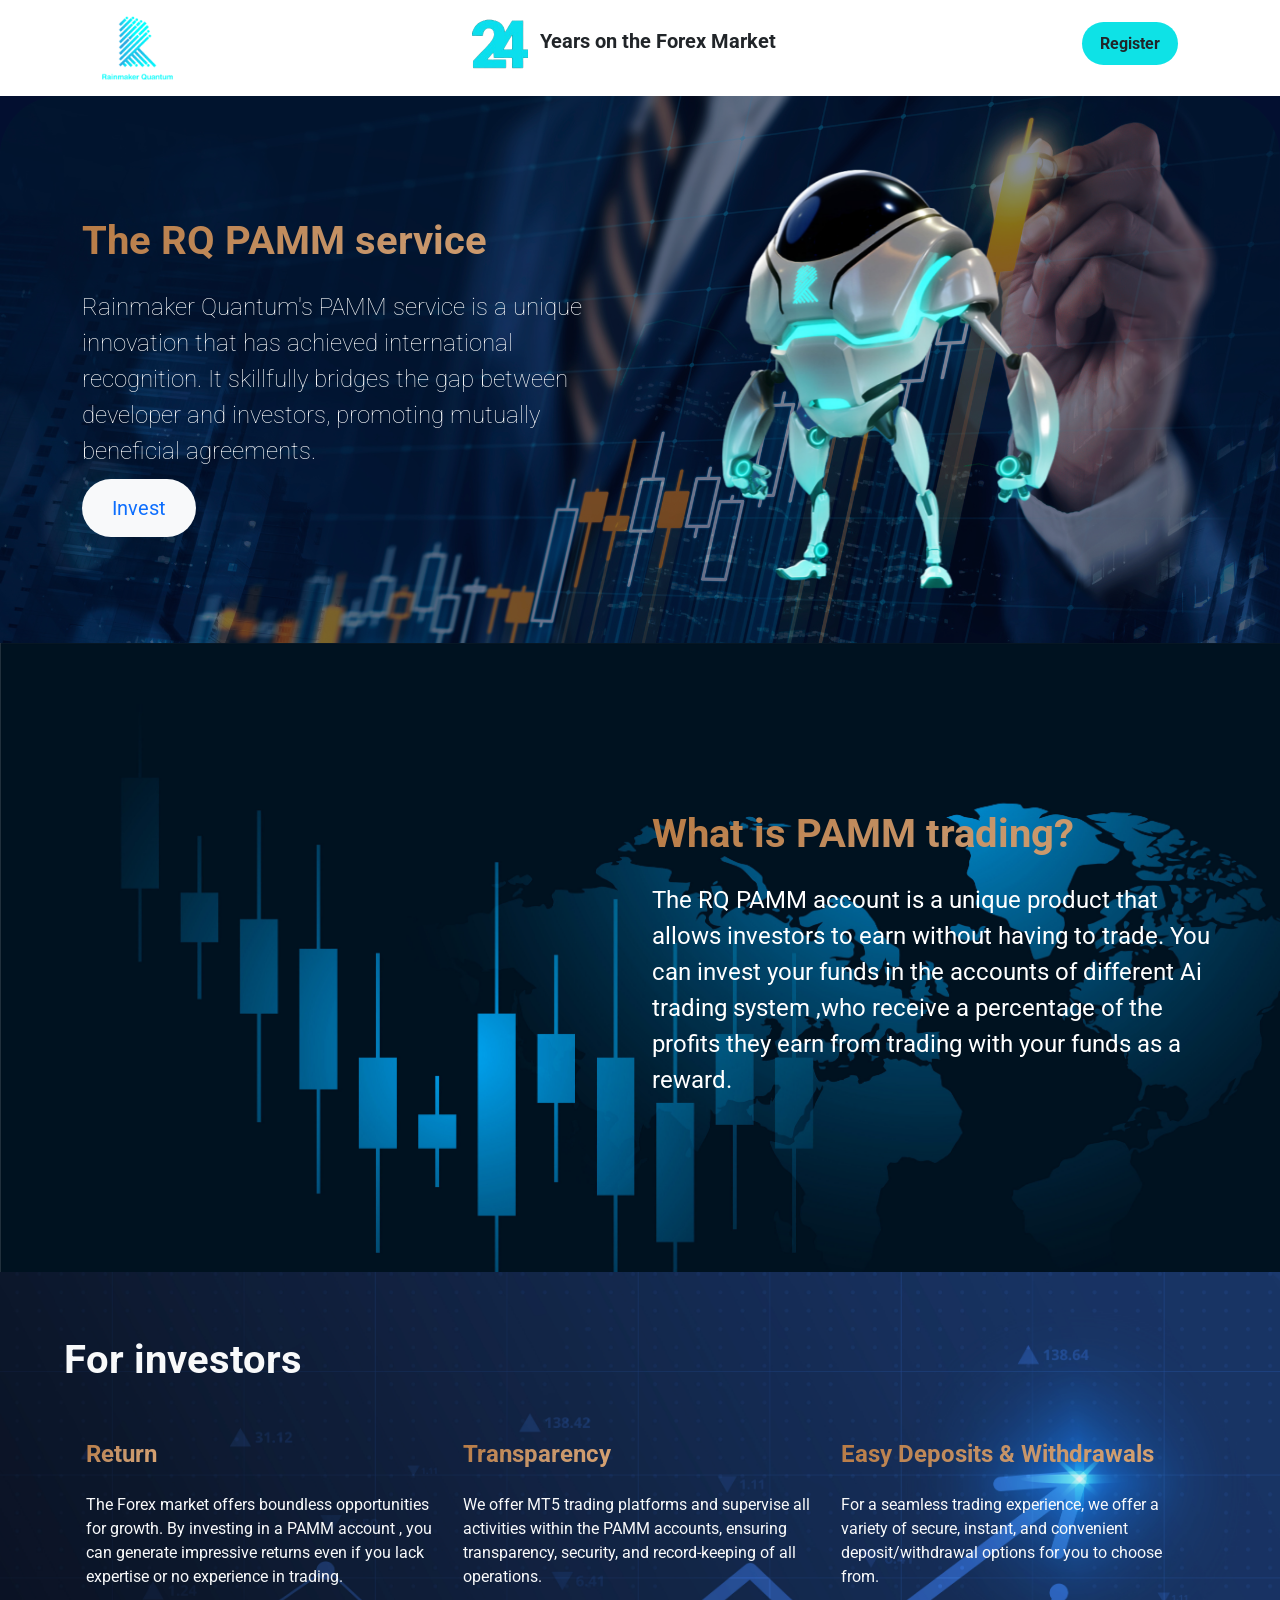
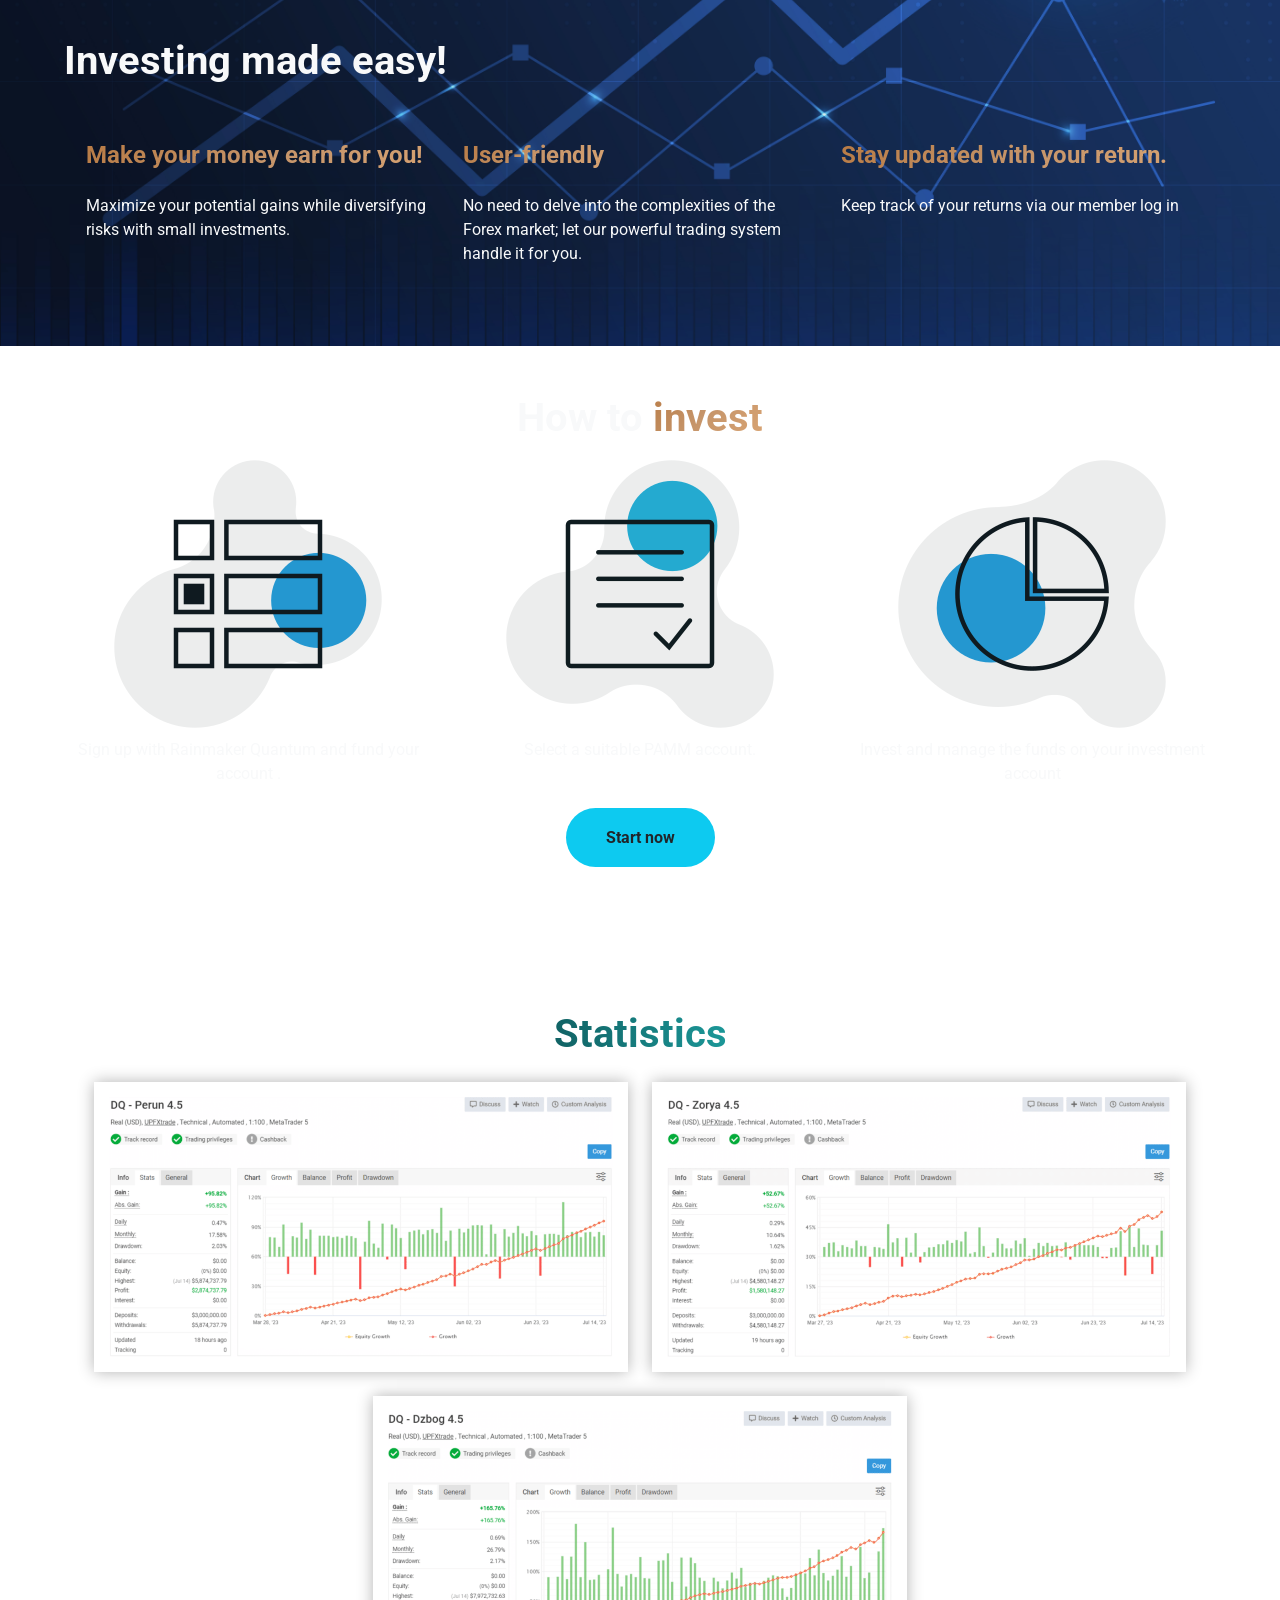
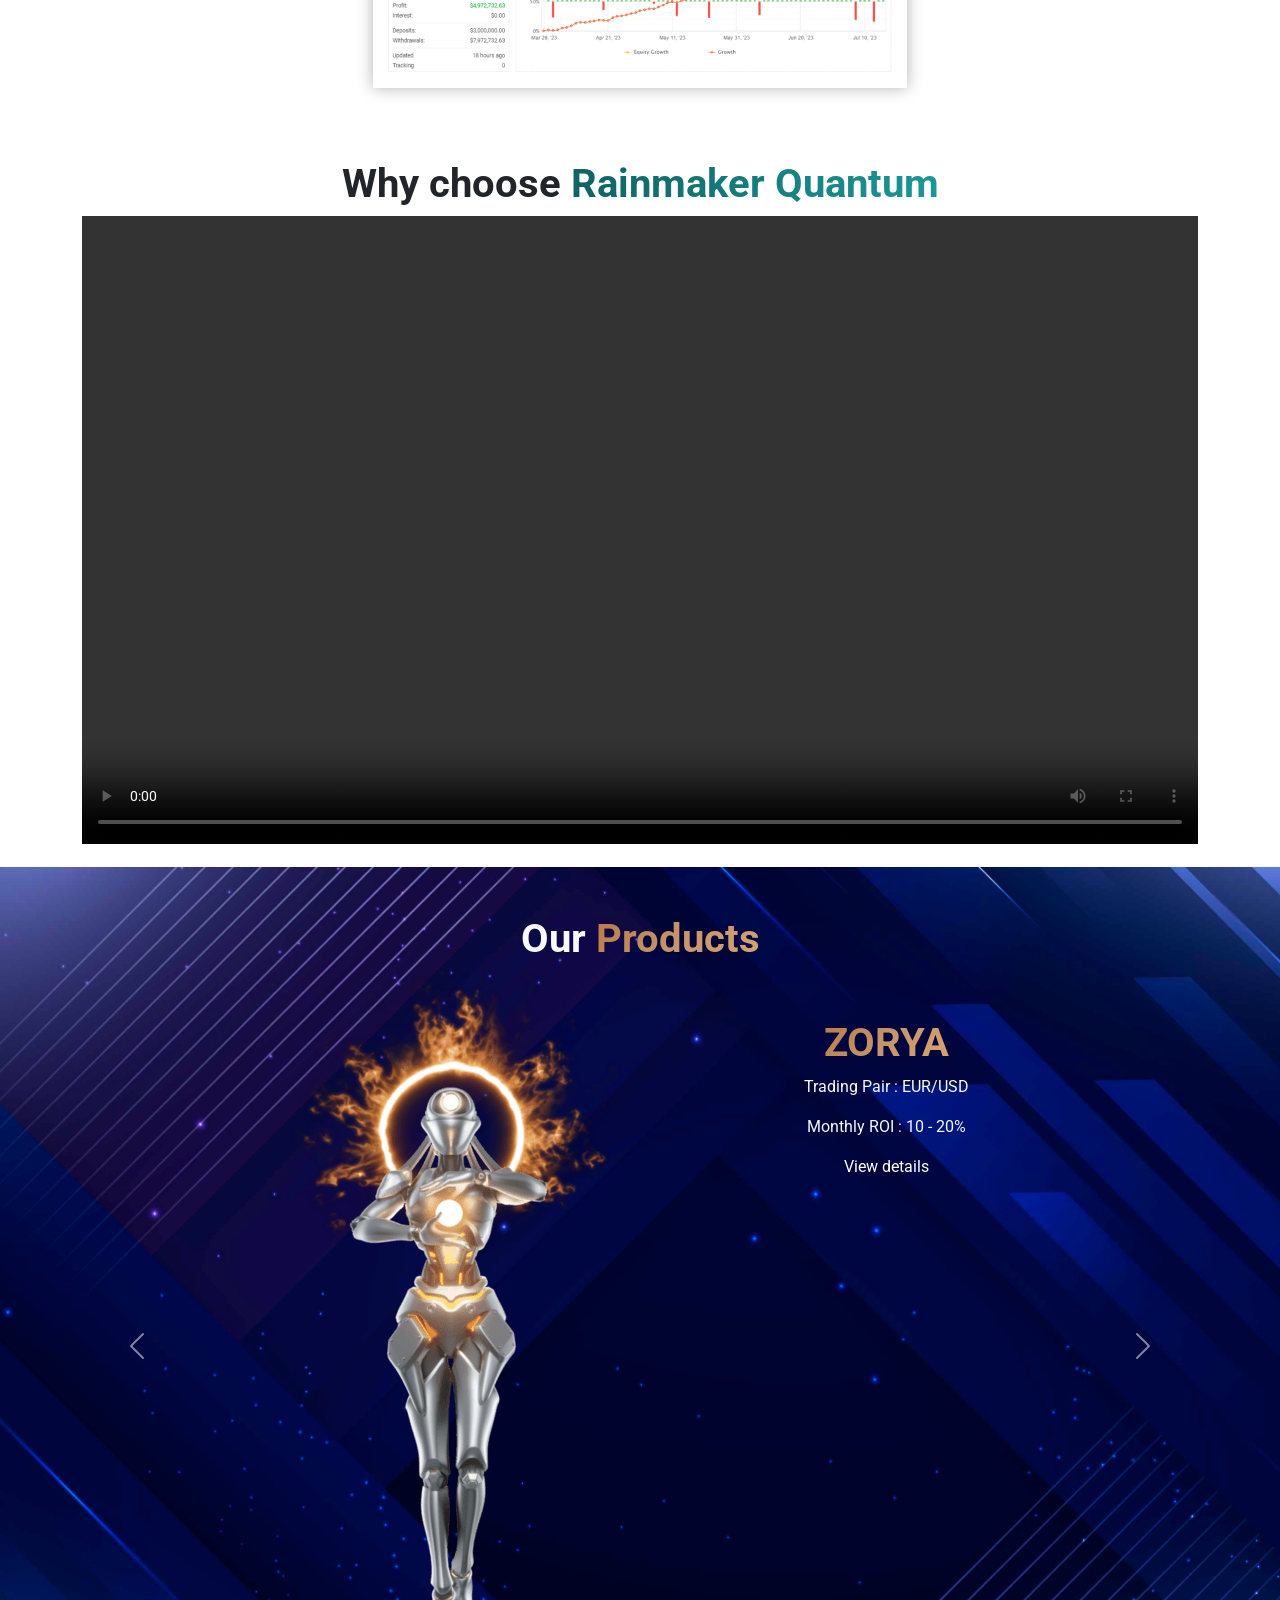
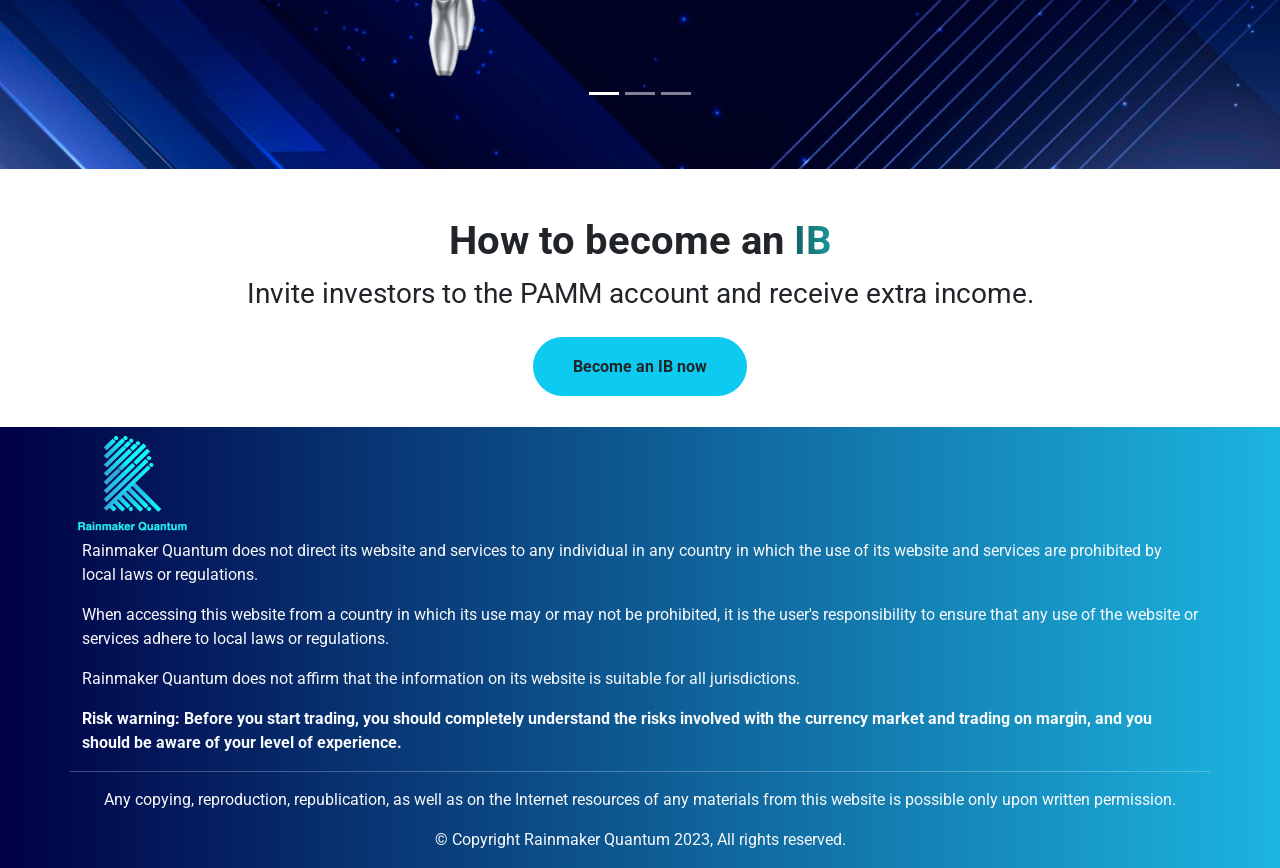
==== commit 20d8314c: "Add files via upload" ====
--- a/index.html
+++ b/index.html
@@ -61,8 +61,8 @@
                                         <a href = "https://wa.me/message/GA2RVT5V3YJUO1" class = "text-decoration-none bg-light rounded-pill fs-5 shadow-lg">Invest</a>
                                     </div>
                                 </div>
-                                <div class = "col-md-5">
-                                    <img src = "Image/trading-ele.png" alt = "" class = "img-fluid">
+                                <div class = "col-md-5 animate__animated animate__bounceInUp">
+                                    <img src = "Image/robot-banner.png" alt = "" class = "img-fluid">
                                 </div>
                             </div>
                     </div>
@@ -177,7 +177,7 @@
                                 <h4 class = "fw-bolder py-3"><span class = "animate-text">Stay updated with your return.</span></h4>
                                 <div class = "content text-light">
                                     <p>
-                                        Keep track of your returns via our mobile app
+                                        Keep track of your returns via our member log in
                                     </p>
                                 </div>
                             </div>
@@ -291,7 +291,7 @@
                                     </div>
                                     <div class="content-container my-5 text-center">
                                         <h1 class = "text-light fw-bold text"><span class = "animate-text">ZORYA</span></h1>
-                                        <p class = "text-light fs-6">Invest In : EUR/USD</p>
+                                        <p class = "text-light fs-6">Trading Pair : EUR/USD</p>
                                         <p class = "text-light fs-6">Monthly ROI : 10 - 20%</p>
                                         <a class = "view-more fs-6" data-bs-toggle="collapse" data-bs-target="#collapse" aria-expanded="false" aria-controls="collapseExample">
                                             View details
@@ -320,7 +320,7 @@
                                         <h1 class="text-light fw-bold text">
                                             <span class="animate-text">PERUN</span>
                                         </h1>
-                                        <p class="text-light fs-6">Invest In: GBP/USD</p>
+                                        <p class="text-light fs-6">Trading Pair: GBP/USD</p>
                                         <p class="text-light fs-6">Monthly ROI: 15 - 30%</p>
                                         <a class="view-more fs-6" data-bs-toggle="collapse" data-bs-target="#collapse2" aria-expanded="false" aria-controls="collapseExample">
                                             View details
@@ -349,7 +349,7 @@
                                         <h1 class="text-light fw-bold text">
                                             <span class="animate-text">DZBOG</span>
                                         </h1>
-                                        <p class="text-light fs-6">Invest In: XAU/USD</p>
+                                        <p class="text-light fs-6">Trading Pair: XAU/USD</p>
                                         <p class="text-light fs-6">Monthly ROI: 20 - 40%</p>
                                         <a class="view-more fs-6" data-bs-toggle="collapse" data-bs-target="#collapse3" aria-expanded="false" aria-controls="collapseExample">
                                             View details
@@ -429,4 +429,4 @@
     <!--Custom Js-->
     <script src = "Javascript/script.js"></script>
     </body>
-</html>
+</html>
--- a/CSS/header.css
+++ b/CSS/header.css
@@ -4,6 +4,7 @@
     margin:0;
     padding:0;
     box-sizing: border-box;
+    scroll-behavior: smooth;
 }
 
 body{
--- a/CSS/banner.css
+++ b/CSS/banner.css
@@ -26,10 +26,6 @@
     font-weight: 100;
 }
 
-.layout_banner img{
-    opacity:0;
-}
-
 .invest-btn a{
     padding:17px 30px;
     animation: blink 1s linear infinite;
@@ -59,6 +55,10 @@
     font-size: 40px;
 }
 
+.trading-ele{
+    opacity:0;
+}
+
 .banner_content{
     font-size: 24px;
     color: white;
@@ -82,7 +82,7 @@
         justify-content: center;
     }
 
-    .layout_banner img{
+    .trading-ele{
         display:none;
     }
 
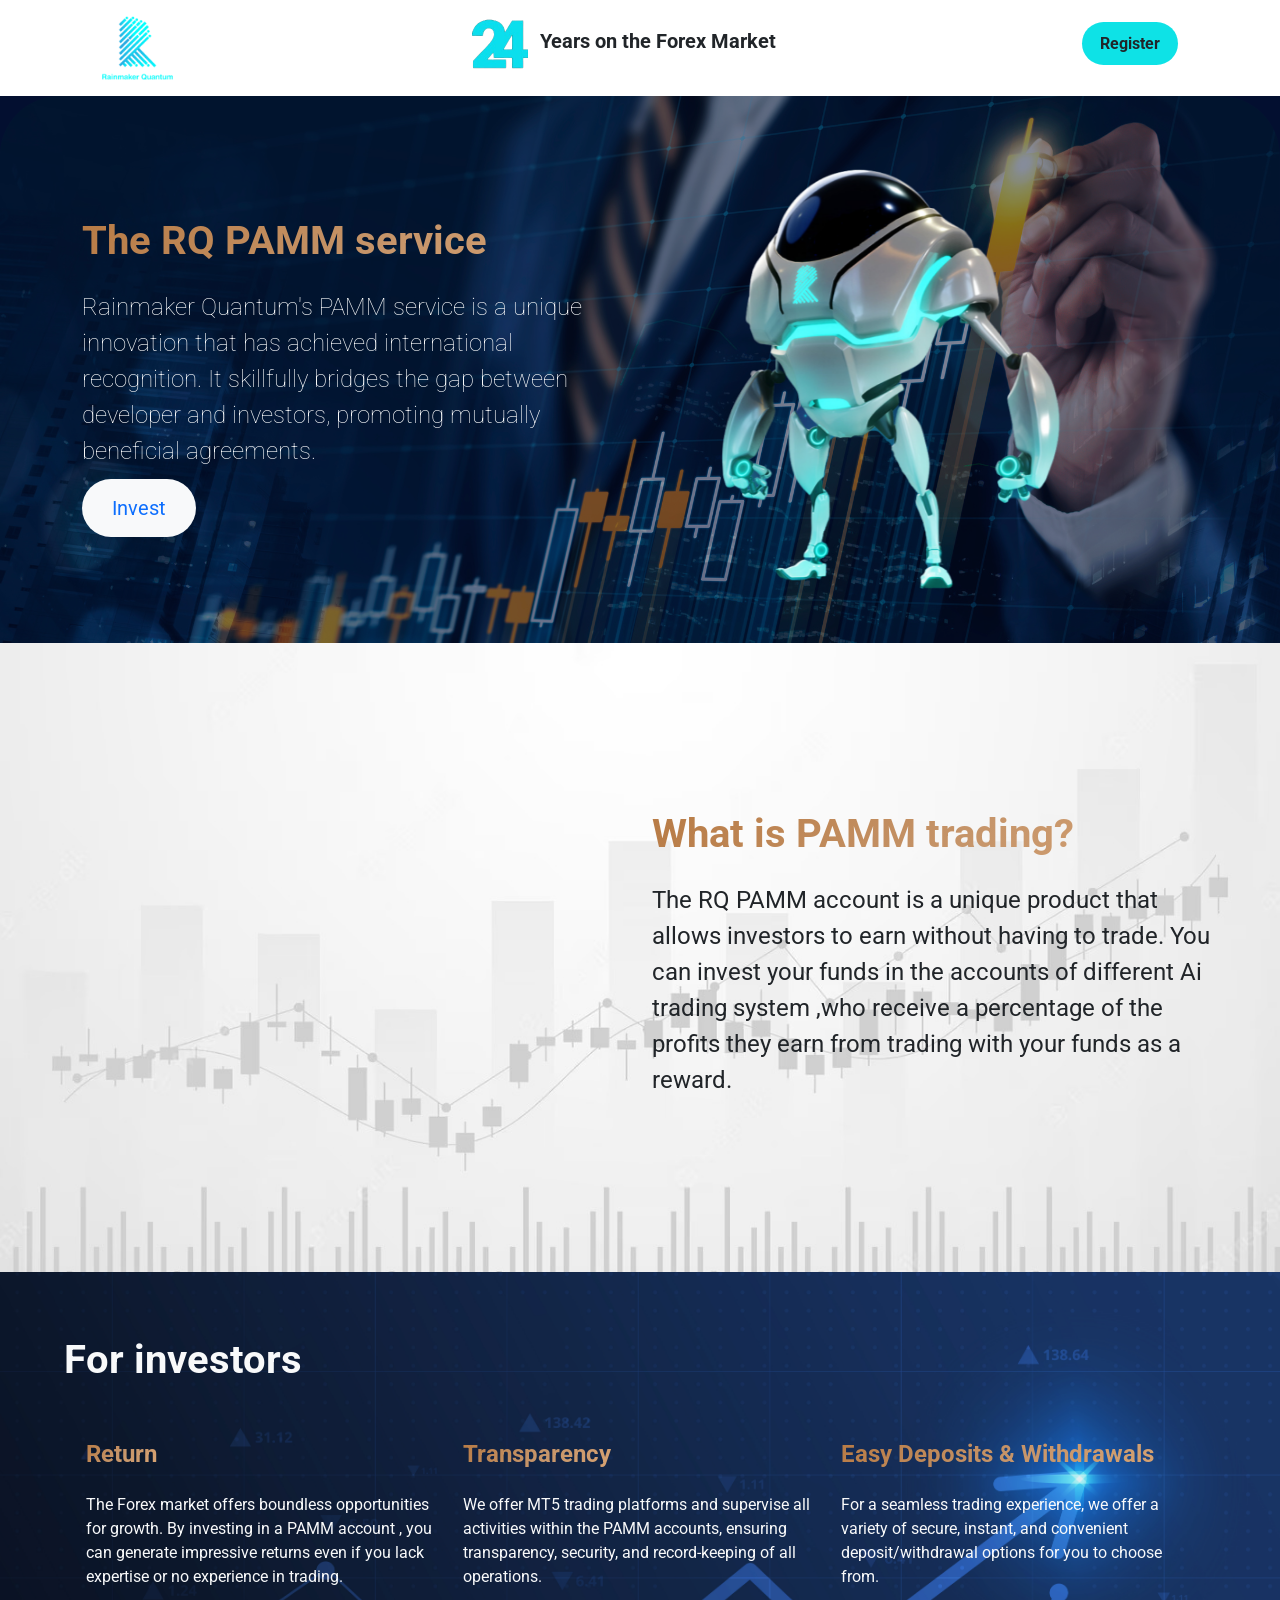
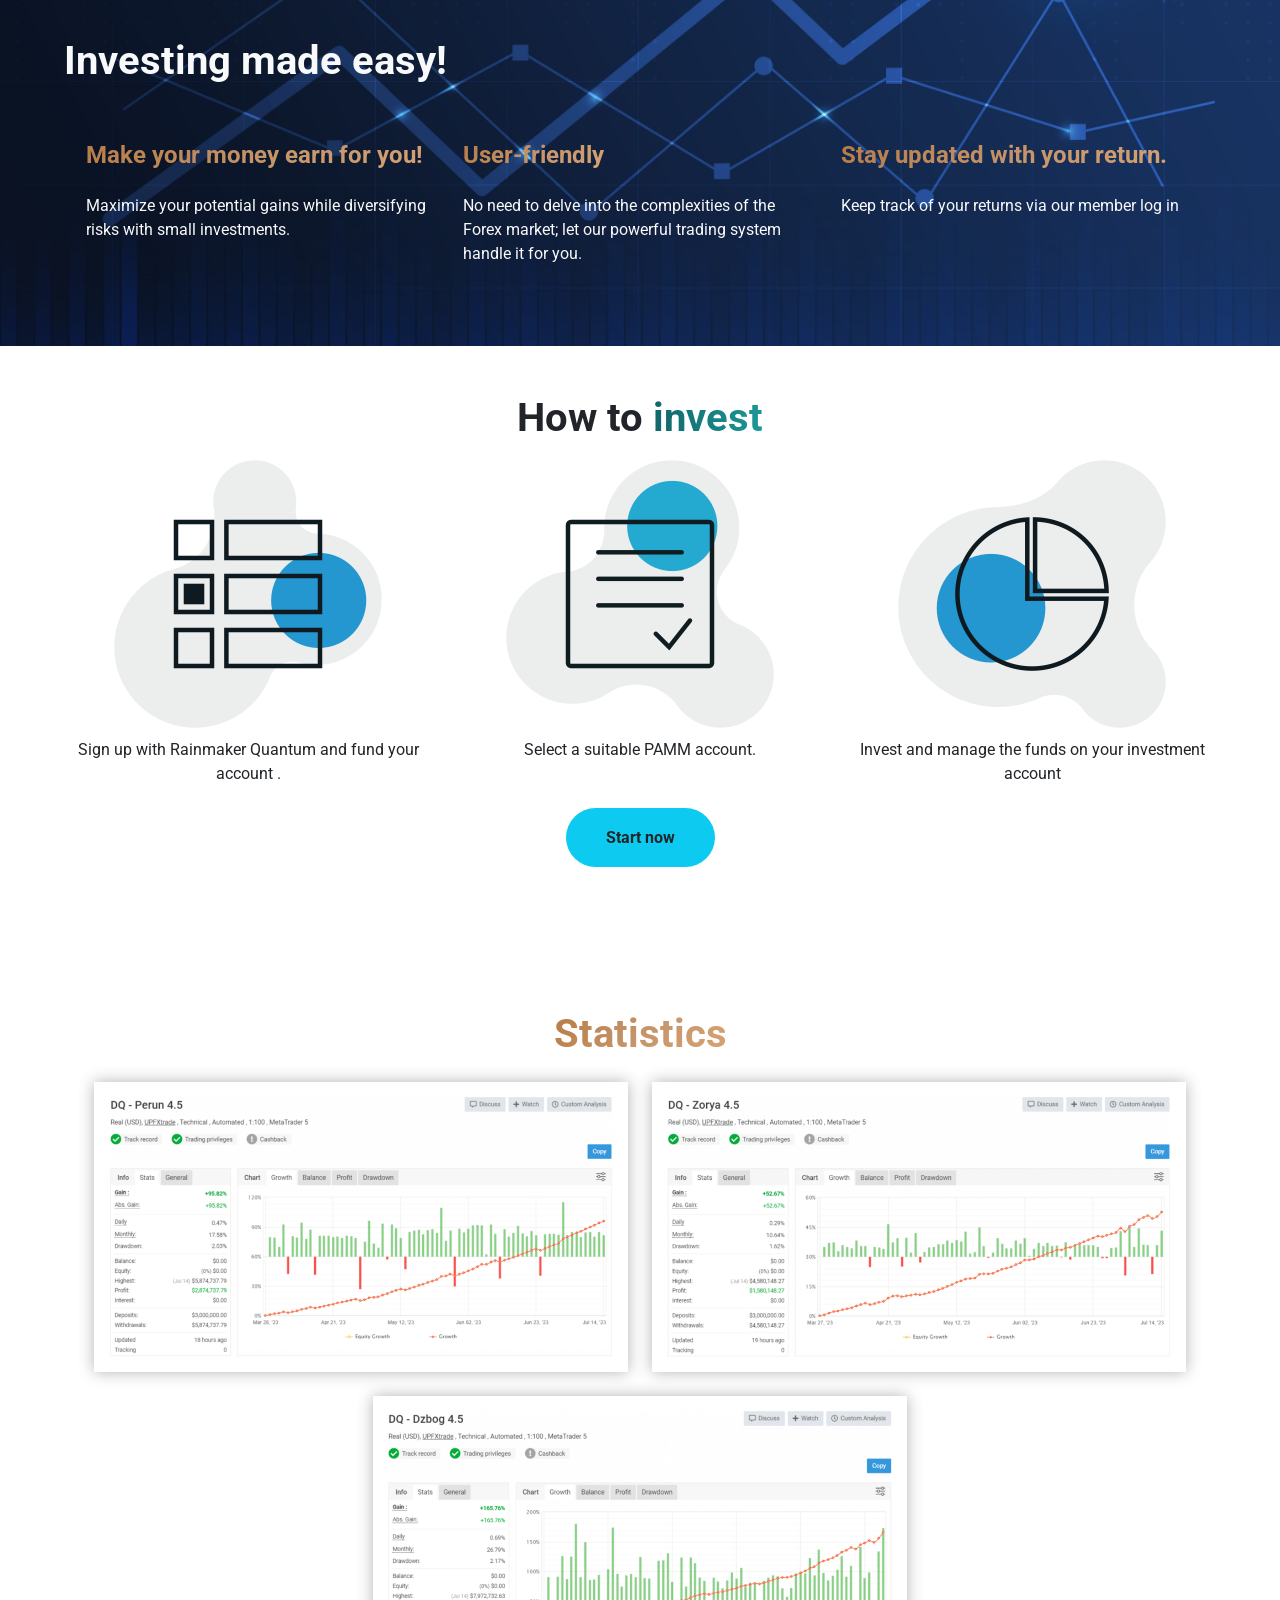
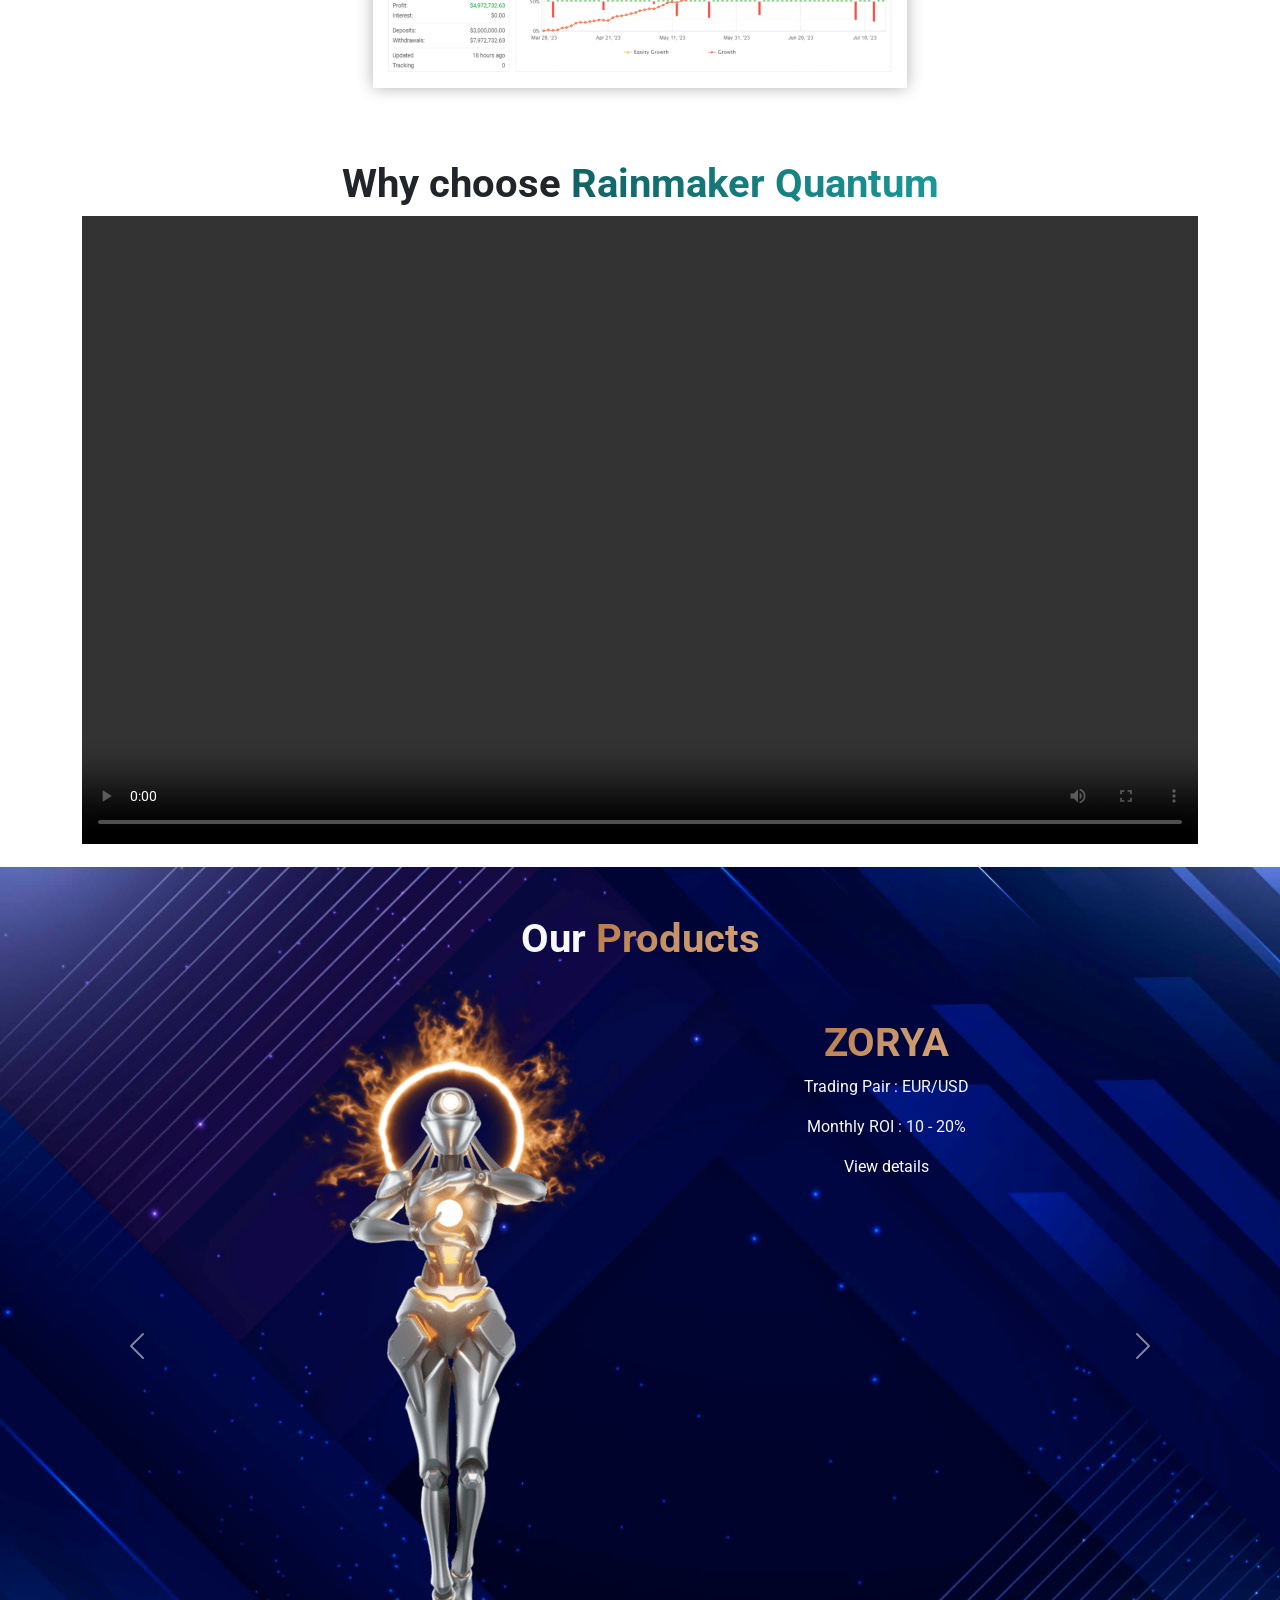
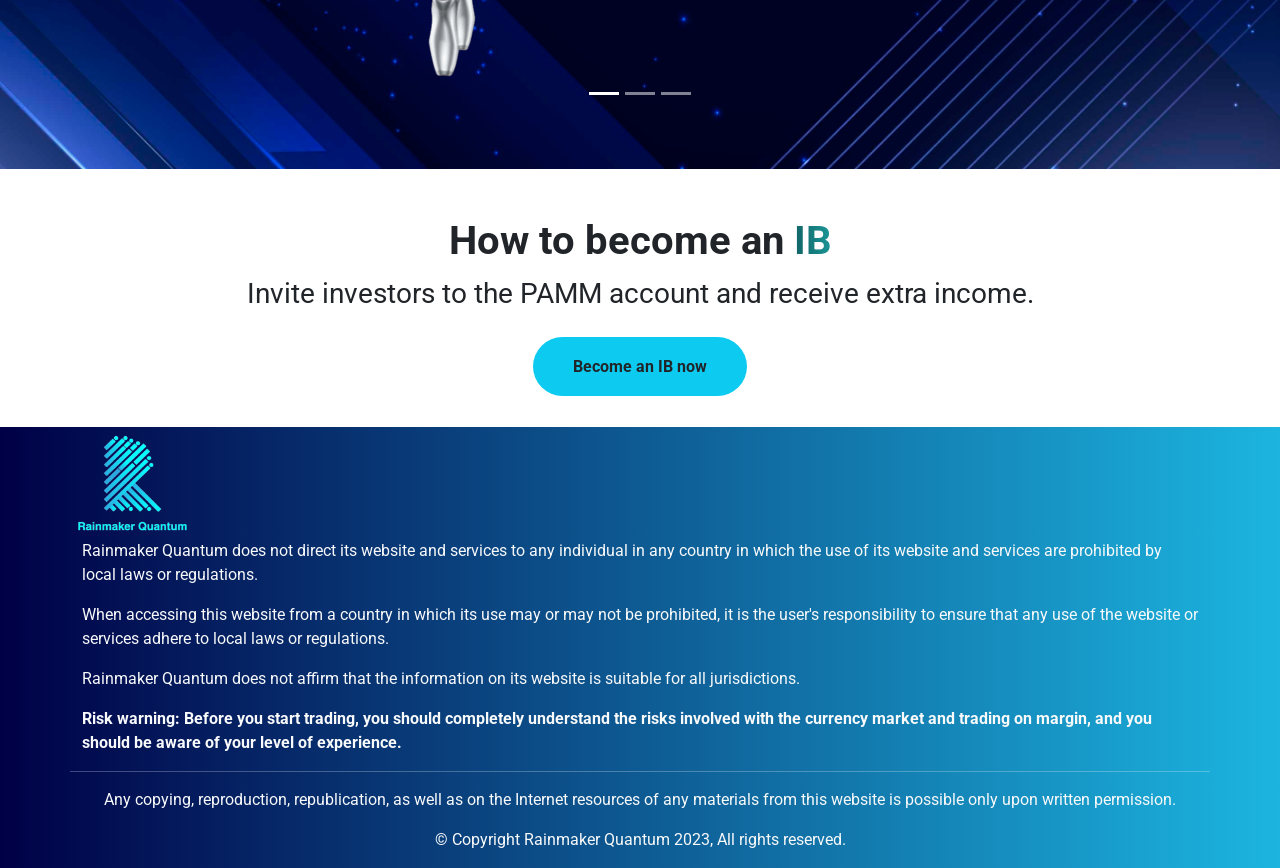
==== commit 83dead45: "Add files via upload" ====
--- a/index.html
+++ b/index.html
@@ -38,7 +38,7 @@
             </section>
 
             <!--Done-->
-            <section class = "banner mt-3 p-5 animate__animated animate__zoomIn">
+            <section class = "banner mt-3 p-5 animate__animated animate__fadeIn">
                 <div class="layout_banner">
                     <!--Main container-->
                     <div class="container">
@@ -61,7 +61,7 @@
                                         <a href = "https://wa.me/message/GA2RVT5V3YJUO1" class = "text-decoration-none bg-light rounded-pill fs-5 shadow-lg">Invest</a>
                                     </div>
                                 </div>
-                                <div class = "col-md-5 animate__animated animate__bounceInUp">
+                                <div class = "col-md-5 animate__animated animate__bounceInDown animate__slow	1s">
                                     <img src = "Image/robot-banner.png" alt = "" class = "img-fluid">
                                 </div>
                             </div>
@@ -79,7 +79,7 @@
                             <!--Left-->
                             <div class = "col-md-6 mt-5">
                                 <div class = "image_container mt-4">
-                                    <img src = "Image/trading-element.png" alt = "" class = "trading-ele img-fluid">
+                                    <img src = "Image/trading-element-bk.png" alt = "" class = "trading-ele img-fluid">
                                 </div>
                             </div>
                             <!--Right-->
@@ -189,14 +189,14 @@
             <!--Done-->
             <section class = "steps p-5">
                 <div class="layout_steps">
-                    <h1 class = "text-center fw-bolder text-light">How to<span class = "animate-text"> invest</span></h1>
+                    <h1 class = "text-center fw-bolder">How to<span class = "animate-text2"> invest</span></h1>
                     <div class="container mw-100  d-flex justify-content-center">
                         <div class="row d-flex justify-content-center">
                             <div class="col-md-4 ">
                                 <div class="img_container">
                                     <img src = "Image/choice.png" alt = "" class = "img-fluid mx-auto d-block">
                                 </div>
-                                <p class = "text-center text-light">
+                                <p class = "text-center">
                                     Sign up with Rainmaker Quantum and fund your account .
                                 </p>
                             </div>
@@ -204,7 +204,7 @@
                                 <div class="img_container">
                                     <img src = "Image/registration.png" alt = "" class = "img-fluid mx-auto d-block">
                                 </div>
-                                <p class = "text-center text-light">
+                                <p class = "text-center">
                                     Select a suitable PAMM account.
                                 </p>
                             </div>               
@@ -212,7 +212,7 @@
                                 <div class="img_container">
                                     <img src = "Image/invest.png" alt = "" class = "img-fluid mx-auto d-block">
                                 </div>
-                                <p class = "text-center text-light">
+                                <p class = "text-center">
                                     Invest and manage the funds on your investment account
                                 </p>
                             </div>
@@ -228,16 +228,16 @@
             <section class =  "stats mt-5 p-5">
                 <div class =  "layout_stats">
                     <div class = "container">
-                        <h1 class = "fw-bold text-center p-3"><span class = "animate-text2">Statistics</span></h1>
+                        <h1 class = "fw-bold text-center p-3"><span class = "animate-text">Statistics</span></h1>
                             <div class = "container-md d-flex">
                                 <div class="row gy-4 row-cols-1 rows-cols-sm-2 rows-cols-md-3 ">
-                                    <div class="col-md-6">
+                                    <div class="simg-1 col-md-6">
                                         <img src = "Image/perun_data.png" alt = "" class = "stats-item">
                                     </div>
-                                    <div class="col-md-6">
+                                    <div class="simg-2 col-md-6">
                                         <img src = "Image/zorya_data.png" alt = "" class = "stats-item">
                                     </div>
-                                    <div class="col-md-6 mx-auto">
+                                    <div class="simg-3 col-md-6 mx-auto">
                                         <img src = "Image/dzbog_data.png" alt = "" class = "stats-item">
                                     </div>
                                 </div>
--- a/CSS/banner.css
+++ b/CSS/banner.css
@@ -36,11 +36,8 @@
     max-width: 1270px;
 }
 
-
 .trading{
-    width:100%;
-    height:auto;
-    background-image: url(../Image/trading-bg1.jpg);
+    background-image: url(../Image/trading-element-bg.jpg);
     background-repeat: no-repeat;
     background-size: cover;
 }
@@ -61,7 +58,6 @@
 
 .banner_content{
     font-size: 24px;
-    color: white;
 }
 
 @media screen and (max-width:767px){
@@ -114,12 +110,6 @@
 .layout_app{
     margin:0 auto;
     max-width: 1270px;
-}
-
-.steps{
-    background-image: url(../Image/invest-bg.jpg);
-    background-repeat: no-repeat;
-    background-size: cover;
 }
 
 .layout_steps{
@@ -173,6 +163,7 @@
 
 .invest-btn-1{
     padding:20px 40px;
+    animation: blink 1s linear infinite;
 }
 
 .layout_ie{
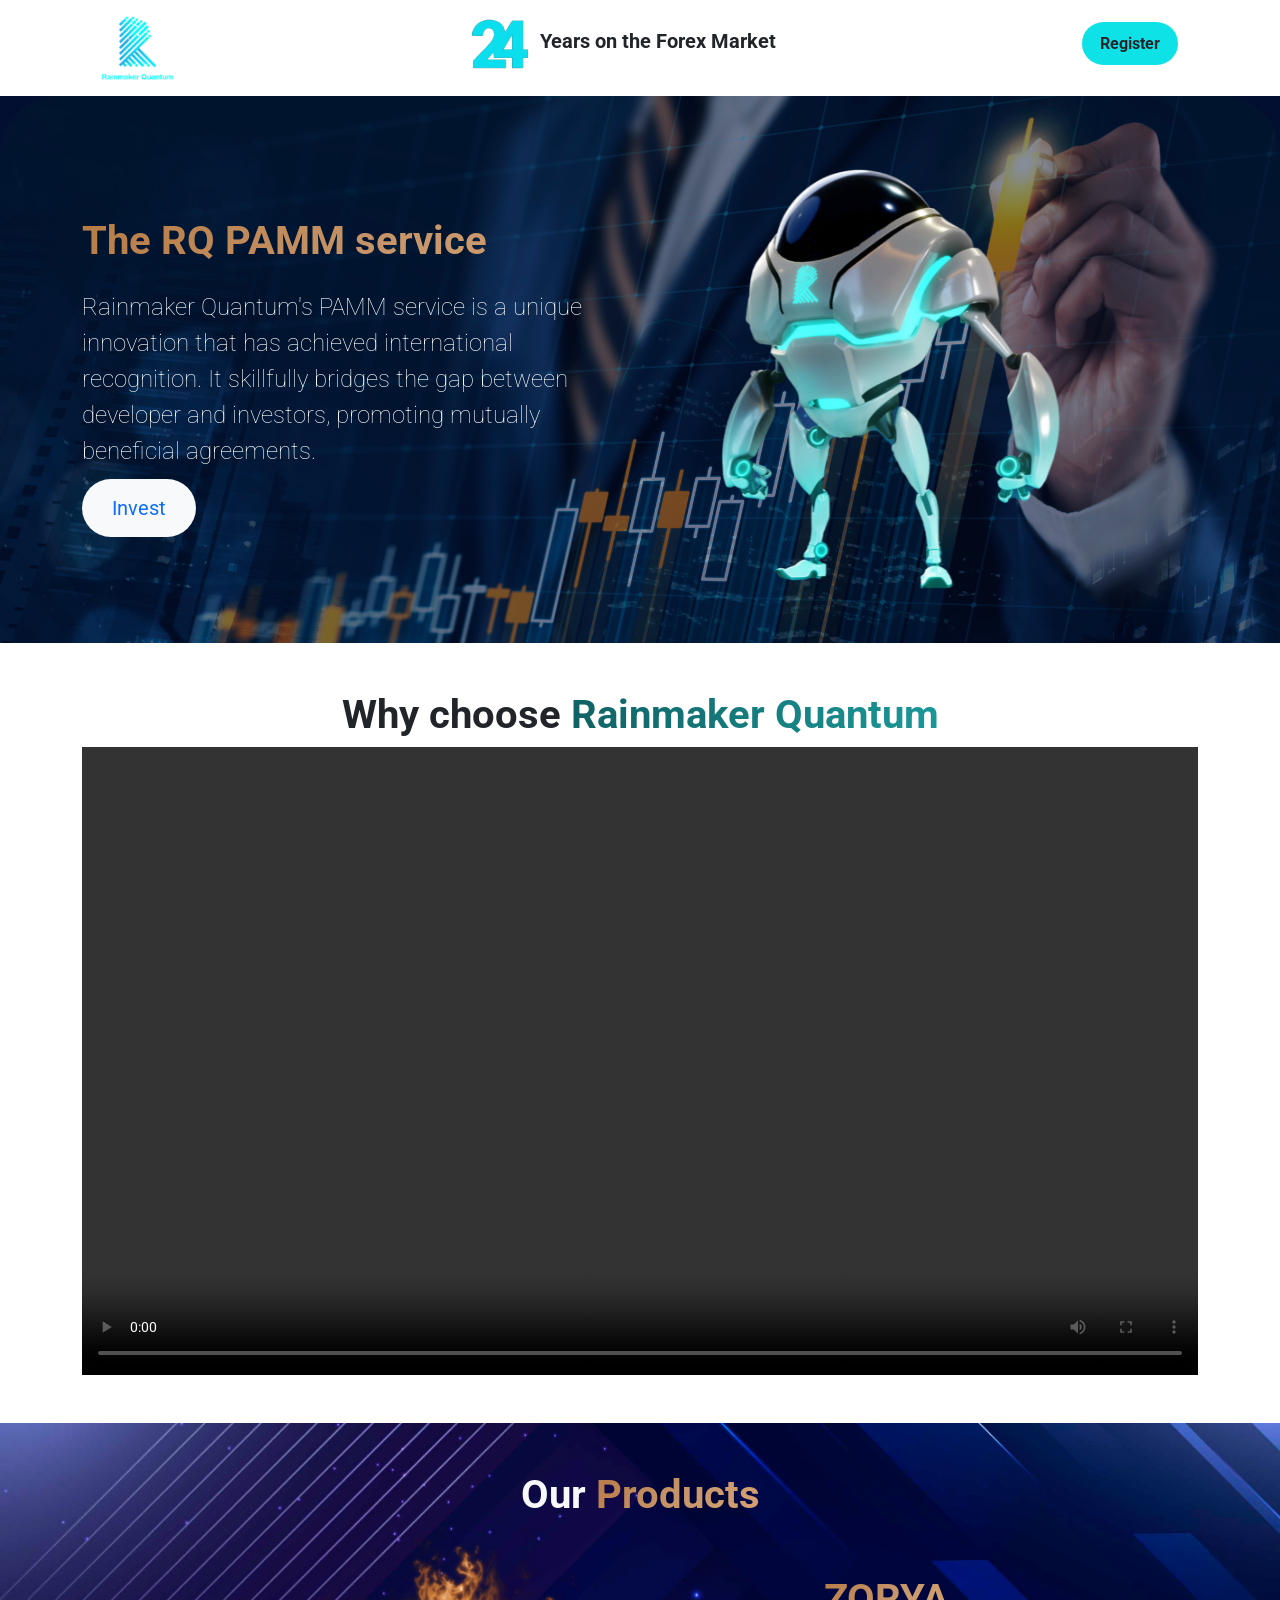
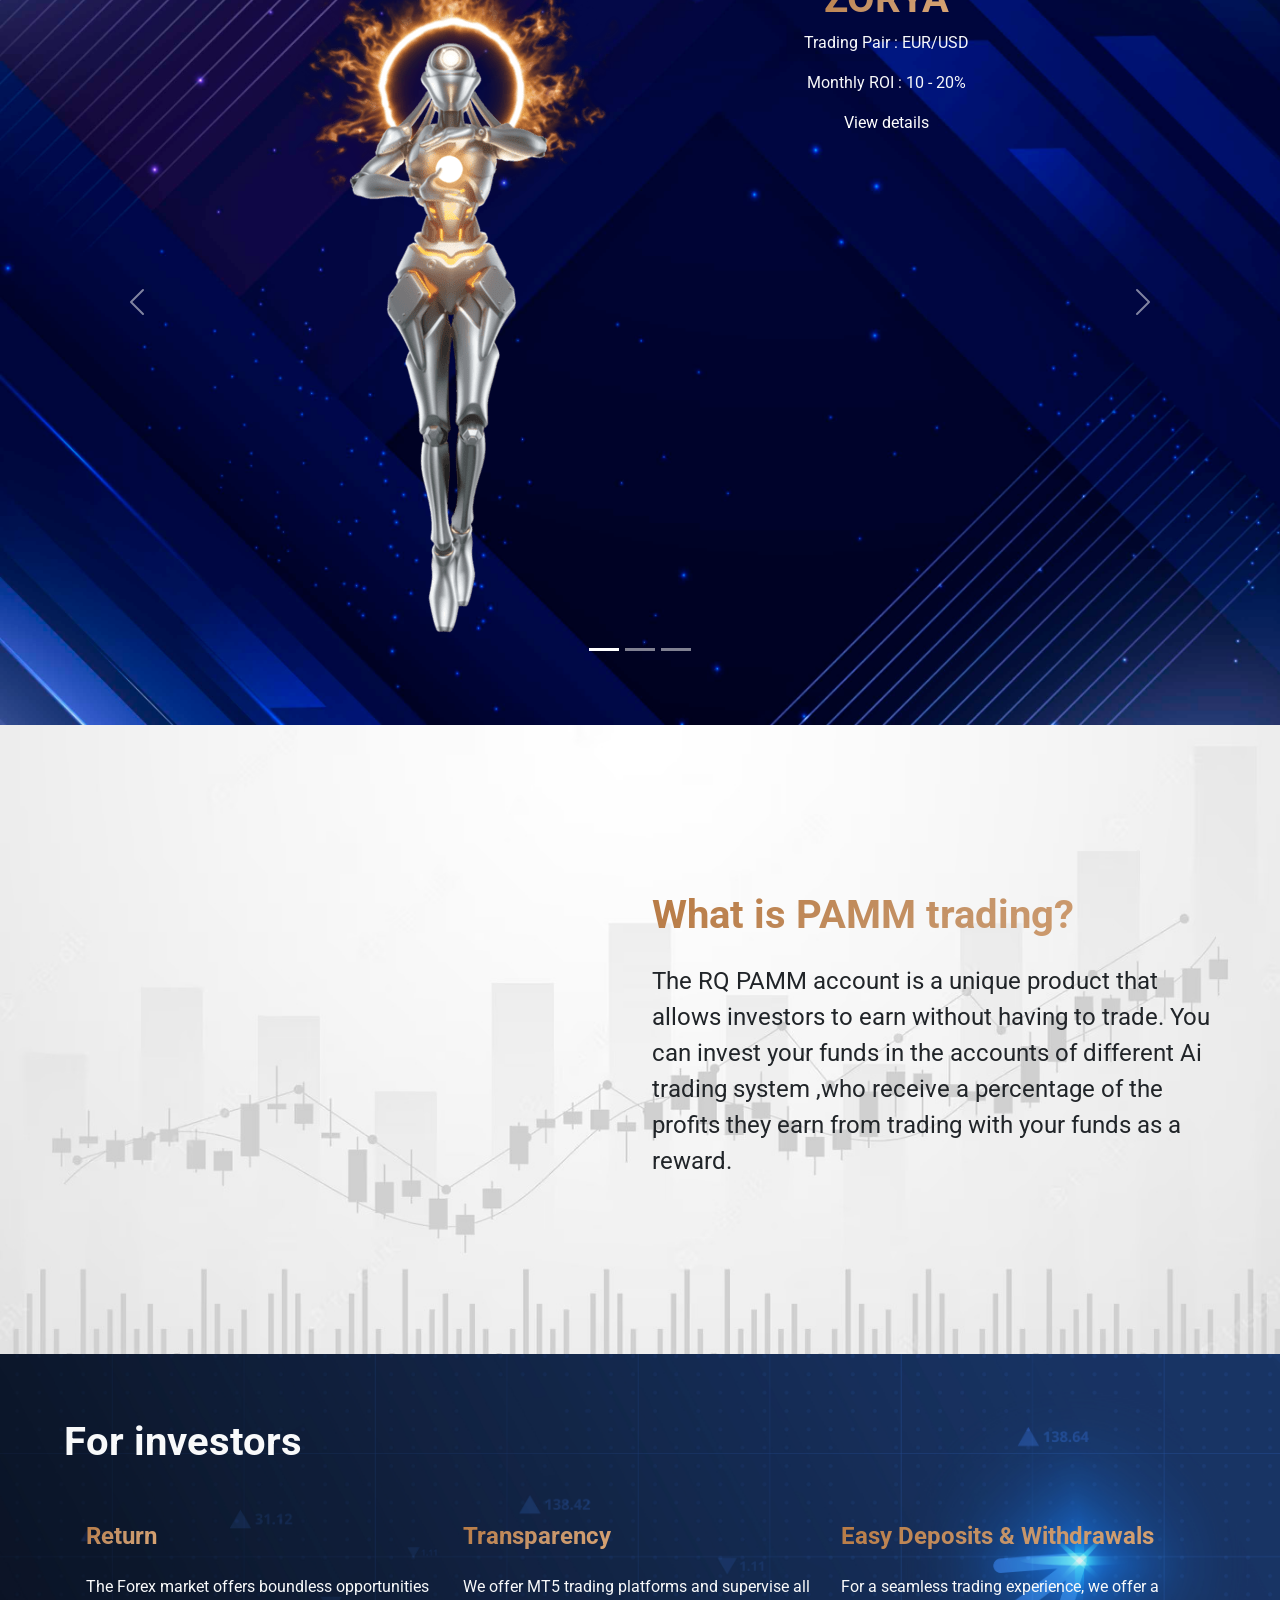
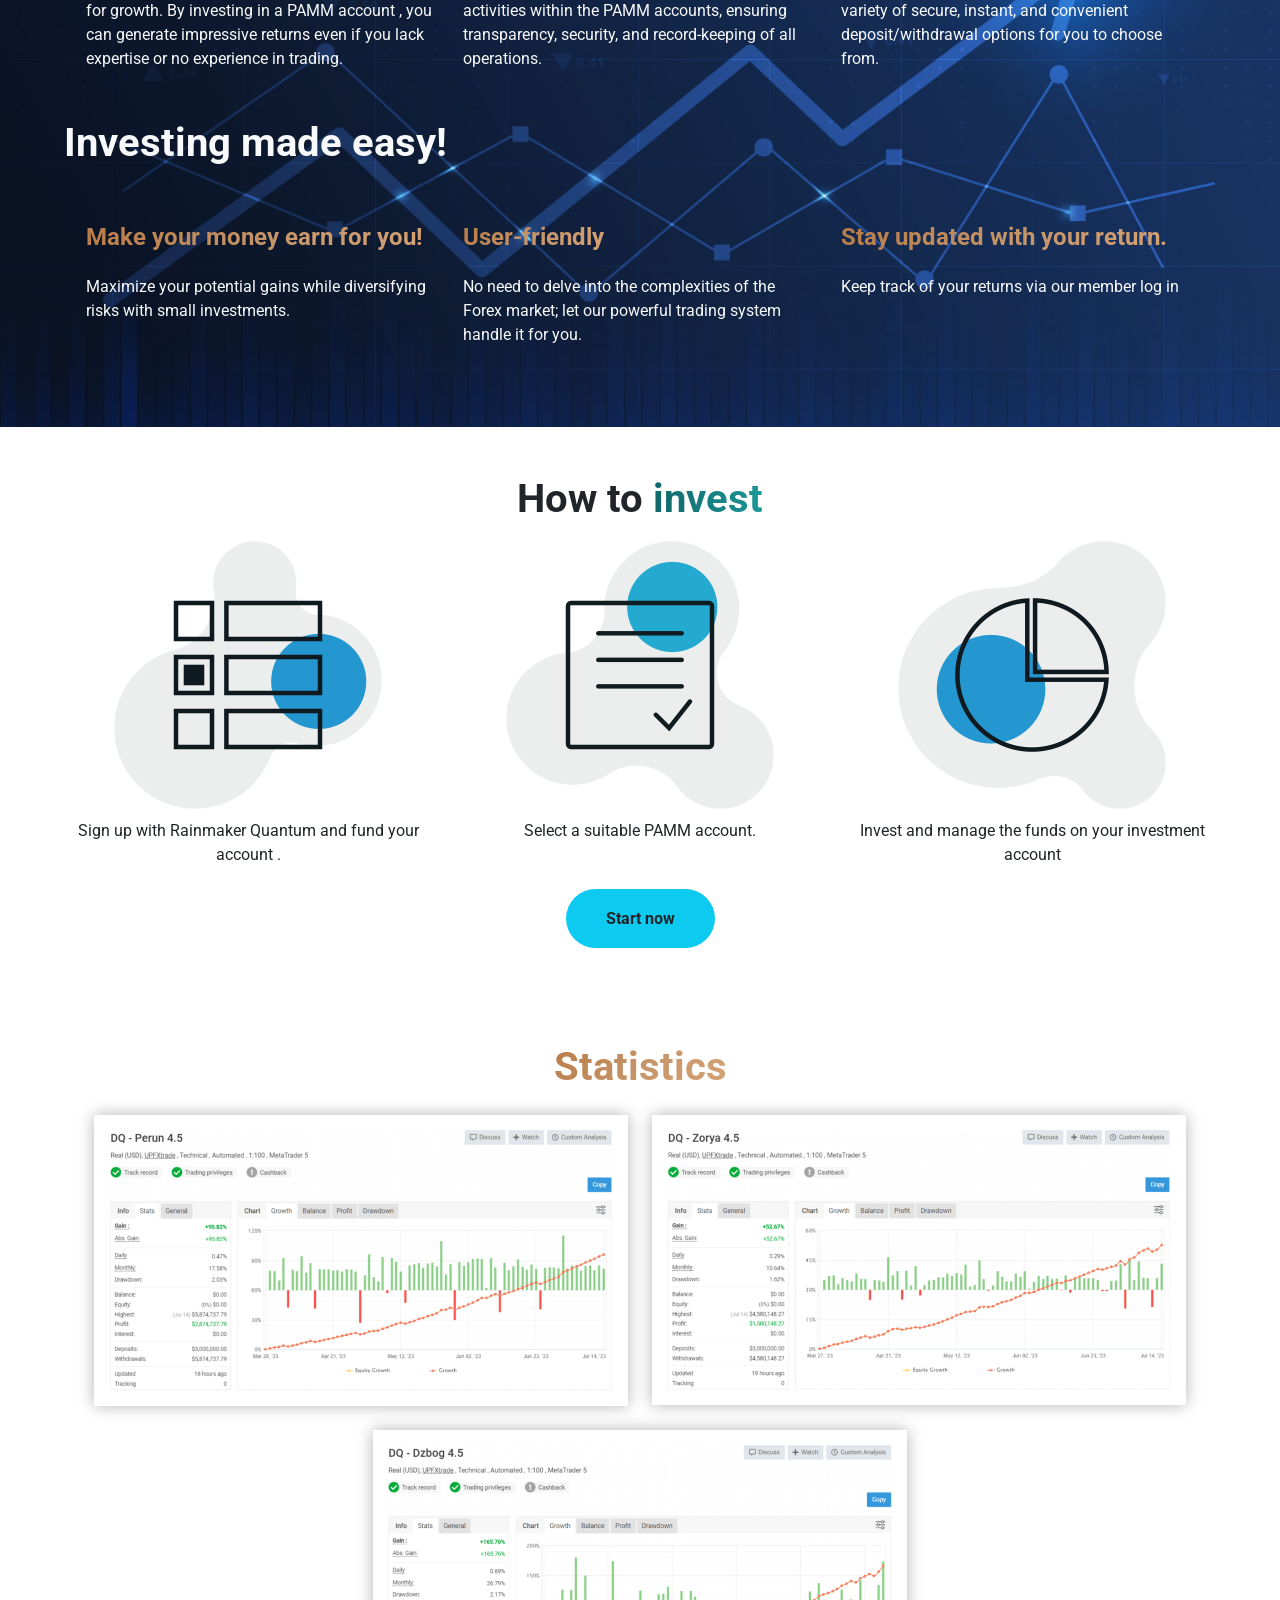
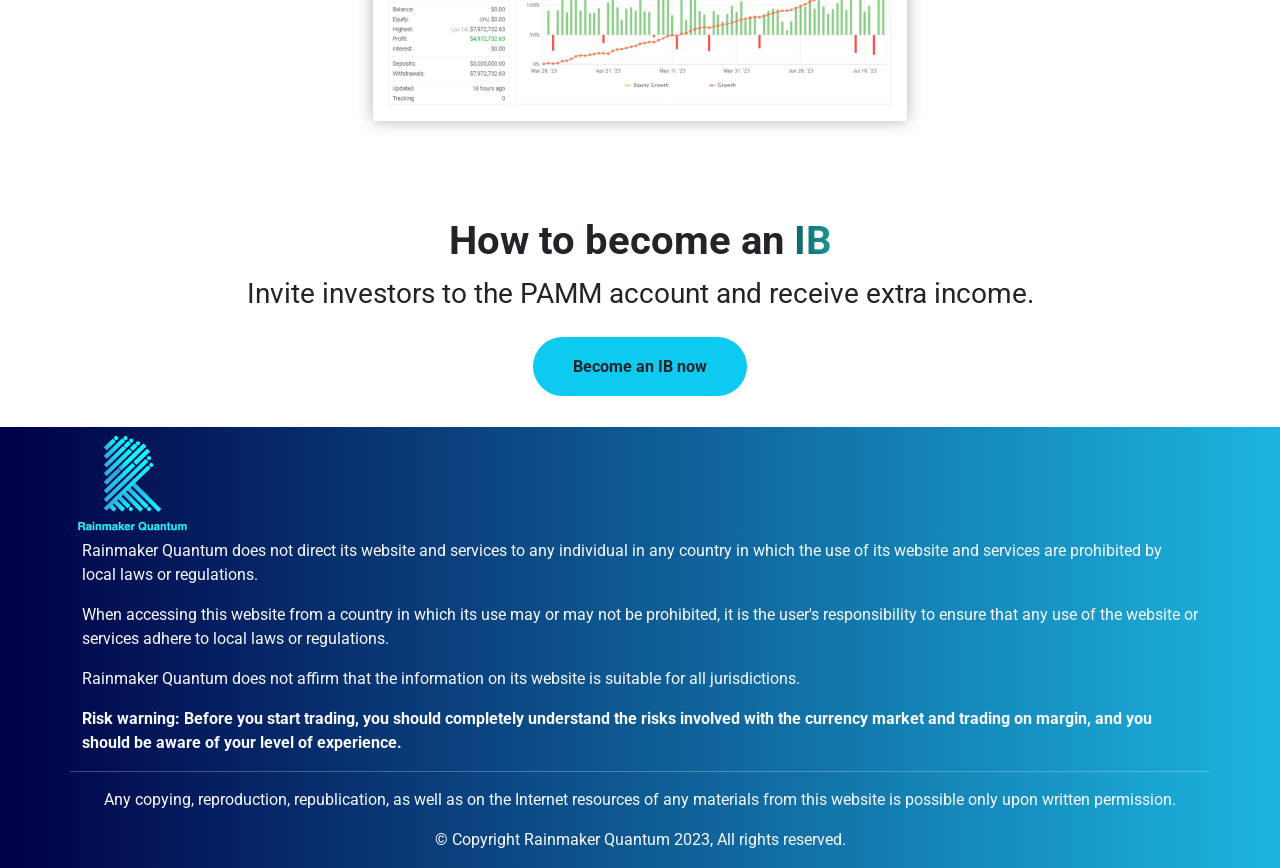
==== commit d9fa4291: "Add files via upload" ====
--- a/index.html
+++ b/index.html
@@ -69,208 +69,14 @@
                 </div>
             </section>
 
-            <!--Done-->        
-            <section class = "trading p-5">
-                <div class="layout_banner pt-3">
-                    <!--Main container-->
-                    <div class="container-fluid">
-                        <!--Banner row-->
-                        <div class="row d-flex align-items-center"> 
-                            <!--Left-->
-                            <div class = "col-md-6 mt-5">
-                                <div class = "image_container mt-4">
-                                    <img src = "Image/trading-element-bk.png" alt = "" class = "trading-ele img-fluid">
-                                </div>
-                            </div>
-                            <!--Right-->
-                            <div class = "col-md-6">
-                                <div class="trading-content">
-                                    <div class = "trading_header pb-3">
-                                        <h1 class = "fw-bolder">What is PAMM trading?</h1>
-                                    </div>
-                                    <div class = "trading_banner pb-2">
-                                        <p class = "banner_content">
-                                            The RQ PAMM account is a unique product that allows 
-                                            investors to earn without having to trade. You can 
-                                            invest your funds in the accounts of different Ai 
-                                            trading system ,who receive a percentage of the 
-                                            profits they earn from trading with your funds as 
-                                            a reward.
-                                        </p>
-                                    </div>
-                                </div>
-                            </div>
-                        </div>
-                    </div>
-                </div>
-            </section>
-
-            <!--Done-->
-            <section class = "for_investors p-5">
-                <div class="layout_fi">
-                    <div class="title p-3">
-                        <h1 class = "fw-bolder text-light">For investors</h1>
-                    </div>
-                    <div class="container p-3">
-                        <div class="row d-flex justify-content-between">
-                            <div class="col-md-4">
-                                <h4 class = "fw-bolder py-3"><span class = "animate-text">Return</span></h4>
-                                <div class = "content text-light">
-                                    <p>
-                                        The Forex market offers boundless opportunities for
-                                        growth. By investing in a PAMM account , you can generate 
-                                        impressive returns even if you lack expertise or no 
-                                        experience in trading.
-                                    </p>
-                                </div>
-                            </div>
-                            <div class="col-md-4">
-                                <h4 class = "fw-bolder py-3"><span class = "animate-text">Transparency</span></h4>
-                                <div class = "content text-light">
-                                    <p>
-                                        We offer MT5 trading platforms and supervise all 
-                                        activities within the PAMM accounts, ensuring 
-                                        transparency, security, and record-keeping of 
-                                        all operations.
-                                    </p>
-                                </div>
-                            </div>
-                            <div class="col-md-4">
-                                <h4 class = "fw-bolder py-3"><span class = "animate-text">Easy Deposits & Withdrawals
-                                </span></h4>
-                                <div class = "content text-light">
-                                    <p>
-                                        For a seamless trading experience, we offer a variety of 
-                                        secure, instant, and convenient deposit/withdrawal 
-                                        options for you to choose from.
-                                    </p>
-                                </div>
-                            </div>
-                        </div>
-                    </div>
-                </div>
-
-                <div class="layout_ie">
-                    <div class="title p-3">
-                        <h1 class = "fw-bolder text-light">Investing made easy!</h1>
-                    </div>
-                    <div class="container p-3">
-                        <div class="row d-flex justify-content-between">
-                            <div class="col-md-4">
-                                <h4 class = "fw-bolder py-3"><span class = "animate-text">Make your money earn for you!</span></h4>
-                                <div class = "content text-light">
-                                    <p>
-                                        Maximize your potential gains while diversifying risks with small investments.
-                                    </p>
-                                </div>
-                            </div>
-                            <div class="col-md-4">
-                                <h4 class = "fw-bolder py-3"><span class = "animate-text">User-friendly</span></h4>
-                                <div class = "content text-light">
-                                    <p>
-                                        No need to delve into the complexities of the Forex market; let our powerful 
-                                        trading system handle it for you.
-                                    </p>
-                                </div>
-                            </div>
-                            <div class="col-md-4">
-                                <h4 class = "fw-bolder py-3"><span class = "animate-text">Stay updated with your return.</span></h4>
-                                <div class = "content text-light">
-                                    <p>
-                                        Keep track of your returns via our member log in
-                                    </p>
-                                </div>
-                            </div>
-                        </div>
-                    </div>
-                </div>
-            </section>
-
-            <!--Done-->
-            <section class = "steps p-5">
-                <div class="layout_steps">
-                    <h1 class = "text-center fw-bolder">How to<span class = "animate-text2"> invest</span></h1>
-                    <div class="container mw-100  d-flex justify-content-center">
-                        <div class="row d-flex justify-content-center">
-                            <div class="col-md-4 ">
-                                <div class="img_container">
-                                    <img src = "Image/choice.png" alt = "" class = "img-fluid mx-auto d-block">
-                                </div>
-                                <p class = "text-center">
-                                    Sign up with Rainmaker Quantum and fund your account .
-                                </p>
-                            </div>
-                            <div class="col-md-4">
-                                <div class="img_container">
-                                    <img src = "Image/registration.png" alt = "" class = "img-fluid mx-auto d-block">
-                                </div>
-                                <p class = "text-center">
-                                    Select a suitable PAMM account.
-                                </p>
-                            </div>               
-                            <div class="col-md-4">
-                                <div class="img_container">
-                                    <img src = "Image/invest.png" alt = "" class = "img-fluid mx-auto d-block">
-                                </div>
-                                <p class = "text-center">
-                                    Invest and manage the funds on your investment account
-                                </p>
-                            </div>
-                        </div>
-                    </div>
-                    <div class = "text-center mt-4">
-                        <a href = "https://api.whatsapp.com/send?phone=447856998970&text=I%20want%20to%20earn%C2%A0extra%C2%A0income" class = "invest-btn-1 bg-info rounded-pill text-dark text-decoration-none fw-bold">Start now</a>
-                    </div>
-                </div>
-            </section>
-
-            <!--Done-->
-            <section class =  "stats mt-5 p-5">
-                <div class =  "layout_stats">
-                    <div class = "container">
-                        <h1 class = "fw-bold text-center p-3"><span class = "animate-text">Statistics</span></h1>
-                            <div class = "container-md d-flex">
-                                <div class="row gy-4 row-cols-1 rows-cols-sm-2 rows-cols-md-3 ">
-                                    <div class="simg-1 col-md-6">
-                                        <img src = "Image/perun_data.png" alt = "" class = "stats-item">
-                                    </div>
-                                    <div class="simg-2 col-md-6">
-                                        <img src = "Image/zorya_data.png" alt = "" class = "stats-item">
-                                    </div>
-                                    <div class="simg-3 col-md-6 mx-auto">
-                                        <img src = "Image/dzbog_data.png" alt = "" class = "stats-item">
-                                    </div>
-                                </div>
-                            </div>
-                    </div>
-                </div>
-            </section>
-
-            <!--Modal start-->
-            <!-- Modal -->
-                <div class="modal fade" id="stats-modal" tabindex="-1" aria-labelledby="exampleModalLabel" aria-hidden="true">
-                    <div class="modal-dialog modal-dialog-centered modal-lg">
-                        <div class="modal-content">
-                            <div class="modal-header">
-                                <!--<h1 class="modal-title fs-5" id="exampleModalLabel">Modal title</h1>-->
-                                <button type="button" class="btn-close" data-bs-dismiss="modal" aria-label="Close"></button>
-                            </div>
-                            <div class="modal-body">
-                                <img src = "Image/perun_data.png" alt = "" class = "modal-img img-fluid">
-                            </div>
-                        </div>
-                    </div>
-                </div>
-            <!--Modal end-->
-
-            <!--Done-->
-            <section class="video my-4">
+            <!--Done-->
+            <section class="video p-5">
                 <h1 class="vid-title text-center fw-bold">Why choose <span class="animate-text2">Rainmaker Quantum</span></h1>
-                <div class="container-md">
-                    <div class="ratio ratio-16x9">
-                        <video controls src="Video/premium rainmaker quantum.mp4"></video>
-                    </div>
-                </div>
+                    <div class="container-md">
+                        <div class="ratio ratio-16x9">
+                            <video controls src="Video/premium rainmaker quantum.mp4"></video>
+                        </div>
+                    </div>
             </section>
 
             <!--Done-->
@@ -381,7 +187,200 @@
                     </div>
                 </div>
             </section>
+
+            <!--Done-->        
+            <section class = "trading p-5">
+                <div class="layout_banner pt-3">
+                    <!--Main container-->
+                    <div class="container-fluid">
+                        <!--Banner row-->
+                        <div class="row d-flex align-items-center"> 
+                            <!--Left-->
+                            <div class = "col-md-6 mt-5">
+                                <div class = "image_container mt-4">
+                                    <img src = "Image/trading-element-bk.png" alt = "" class = "trading-ele img-fluid">
+                                </div>
+                            </div>
+                            <!--Right-->
+                            <div class = "col-md-6">
+                                <div class="trading-content">
+                                    <div class = "trading_header pb-3">
+                                        <h1 class = "fw-bolder">What is PAMM trading?</h1>
+                                    </div>
+                                    <div class = "trading_banner pb-2">
+                                        <p class = "banner_content">
+                                            The RQ PAMM account is a unique product that allows 
+                                            investors to earn without having to trade. You can 
+                                            invest your funds in the accounts of different Ai 
+                                            trading system ,who receive a percentage of the 
+                                            profits they earn from trading with your funds as 
+                                            a reward.
+                                        </p>
+                                    </div>
+                                </div>
+                            </div>
+                        </div>
+                    </div>
+                </div>
+            </section>
+
+            <!--Done-->
+            <section class = "for_investors p-5">
+                <div class="layout_fi">
+                    <div class="title p-3">
+                        <h1 class = "fw-bolder text-light">For investors</h1>
+                    </div>
+                    <div class="container p-3">
+                        <div class="row d-flex justify-content-between">
+                            <div class="col-md-4">
+                                <h4 class = "fw-bolder py-3"><span class = "animate-text">Return</span></h4>
+                                <div class = "content text-light">
+                                    <p>
+                                        The Forex market offers boundless opportunities for
+                                        growth. By investing in a PAMM account , you can generate 
+                                        impressive returns even if you lack expertise or no 
+                                        experience in trading.
+                                    </p>
+                                </div>
+                            </div>
+                            <div class="col-md-4">
+                                <h4 class = "fw-bolder py-3"><span class = "animate-text">Transparency</span></h4>
+                                <div class = "content text-light">
+                                    <p>
+                                        We offer MT5 trading platforms and supervise all 
+                                        activities within the PAMM accounts, ensuring 
+                                        transparency, security, and record-keeping of 
+                                        all operations.
+                                    </p>
+                                </div>
+                            </div>
+                            <div class="col-md-4">
+                                <h4 class = "fw-bolder py-3"><span class = "animate-text">Easy Deposits & Withdrawals
+                                </span></h4>
+                                <div class = "content text-light">
+                                    <p>
+                                        For a seamless trading experience, we offer a variety of 
+                                        secure, instant, and convenient deposit/withdrawal 
+                                        options for you to choose from.
+                                    </p>
+                                </div>
+                            </div>
+                        </div>
+                    </div>
+                </div>
+
+                <div class="layout_ie">
+                    <div class="title p-3">
+                        <h1 class = "fw-bolder text-light">Investing made easy!</h1>
+                    </div>
+                    <div class="container p-3">
+                        <div class="row d-flex justify-content-between">
+                            <div class="col-md-4">
+                                <h4 class = "fw-bolder py-3"><span class = "animate-text">Make your money earn for you!</span></h4>
+                                <div class = "content text-light">
+                                    <p>
+                                        Maximize your potential gains while diversifying risks with small investments.
+                                    </p>
+                                </div>
+                            </div>
+                            <div class="col-md-4">
+                                <h4 class = "fw-bolder py-3"><span class = "animate-text">User-friendly</span></h4>
+                                <div class = "content text-light">
+                                    <p>
+                                        No need to delve into the complexities of the Forex market; let our powerful 
+                                        trading system handle it for you.
+                                    </p>
+                                </div>
+                            </div>
+                            <div class="col-md-4">
+                                <h4 class = "fw-bolder py-3"><span class = "animate-text">Stay updated with your return.</span></h4>
+                                <div class = "content text-light">
+                                    <p>
+                                        Keep track of your returns via our member log in
+                                    </p>
+                                </div>
+                            </div>
+                        </div>
+                    </div>
+                </div>
+            </section>
+
+            <!--Done-->
+            <section class = "steps p-5">
+                <div class="layout_steps">
+                    <h1 class = "text-center fw-bolder">How to<span class = "animate-text2"> invest</span></h1>
+                    <div class="container mw-100  d-flex justify-content-center">
+                        <div class="row d-flex justify-content-center">
+                            <div class="col-md-4 ">
+                                <div class="img_container">
+                                    <img src = "Image/choice.png" alt = "" class = "img-fluid mx-auto d-block">
+                                </div>
+                                <p class = "text-center">
+                                    Sign up with Rainmaker Quantum and fund your account .
+                                </p>
+                            </div>
+                            <div class="col-md-4">
+                                <div class="img_container">
+                                    <img src = "Image/registration.png" alt = "" class = "img-fluid mx-auto d-block">
+                                </div>
+                                <p class = "text-center">
+                                    Select a suitable PAMM account.
+                                </p>
+                            </div>               
+                            <div class="col-md-4">
+                                <div class="img_container">
+                                    <img src = "Image/invest.png" alt = "" class = "img-fluid mx-auto d-block">
+                                </div>
+                                <p class = "text-center">
+                                    Invest and manage the funds on your investment account
+                                </p>
+                            </div>
+                        </div>
+                    </div>
+                    <div class = "text-center mt-4">
+                        <a href = "https://api.whatsapp.com/send?phone=447856998970&text=I%20want%20to%20earn%C2%A0extra%C2%A0income" class = "invest-btn-1 bg-info rounded-pill text-dark text-decoration-none fw-bold">Start now</a>
+                    </div>
+                </div>
+            </section>            
             
+            <!--Done-->
+            <section class =  "stats p-5">
+                <div class =  "layout_stats">
+                    <div class = "container">
+                        <h1 class = "fw-bold text-center p-3"><span class = "animate-text">Statistics</span></h1>
+                            <div class = "container-md d-flex">
+                                <div class="row gy-4 row-cols-1 rows-cols-sm-2 rows-cols-md-3 ">
+                                    <div class="simg-1 col-md-6">
+                                        <img src = "Image/perun_data.png" alt = "" class = "stats-item">
+                                    </div>
+                                    <div class="simg-2 col-md-6">
+                                        <img src = "Image/zorya_data.png" alt = "" class = "stats-item">
+                                    </div>
+                                    <div class="simg-3 col-md-6 mx-auto">
+                                        <img src = "Image/dzbog_data.png" alt = "" class = "stats-item">
+                                    </div>
+                                </div>
+                            </div>
+                    </div>
+                </div>
+            </section>
+
+            <!--Modal start-->
+            <!-- Modal -->
+                <div class="modal fade" id="stats-modal" tabindex="-1" aria-labelledby="exampleModalLabel" aria-hidden="true">
+                    <div class="modal-dialog modal-dialog-centered modal-lg">
+                        <div class="modal-content">
+                            <div class="modal-header">
+                                <!--<h1 class="modal-title fs-5" id="exampleModalLabel">Modal title</h1>-->
+                                <button type="button" class="btn-close" data-bs-dismiss="modal" aria-label="Close"></button>
+                            </div>
+                            <div class="modal-body">
+                                <img src = "Image/perun_data.png" alt = "" class = "modal-img img-fluid">
+                            </div>
+                        </div>
+                    </div>
+                </div>
+            <!--Modal end-->
 
             <!--Done-->
             <section class="how-ib mt-5 pb-5">
@@ -400,8 +399,8 @@
                         </div>
                     </div>
                 </div>
-            </section>
-            
+            </section>            
+
             <!--Done-->
             <section class="disclaimer">
                 <div class="layout_disclaimer">
--- a/CSS/banner.css
+++ b/CSS/banner.css
@@ -117,6 +117,12 @@
     max-width: 1270px; 
 }
 /*stats*/
+.stats{
+    background-image: url(../Image/invest-bg.jpg);
+    background-repeat: no-repeat;
+    background-size: cover; 
+}
+
 .layout_stats{
     margin:0 auto;
     max-width: 1270px; 
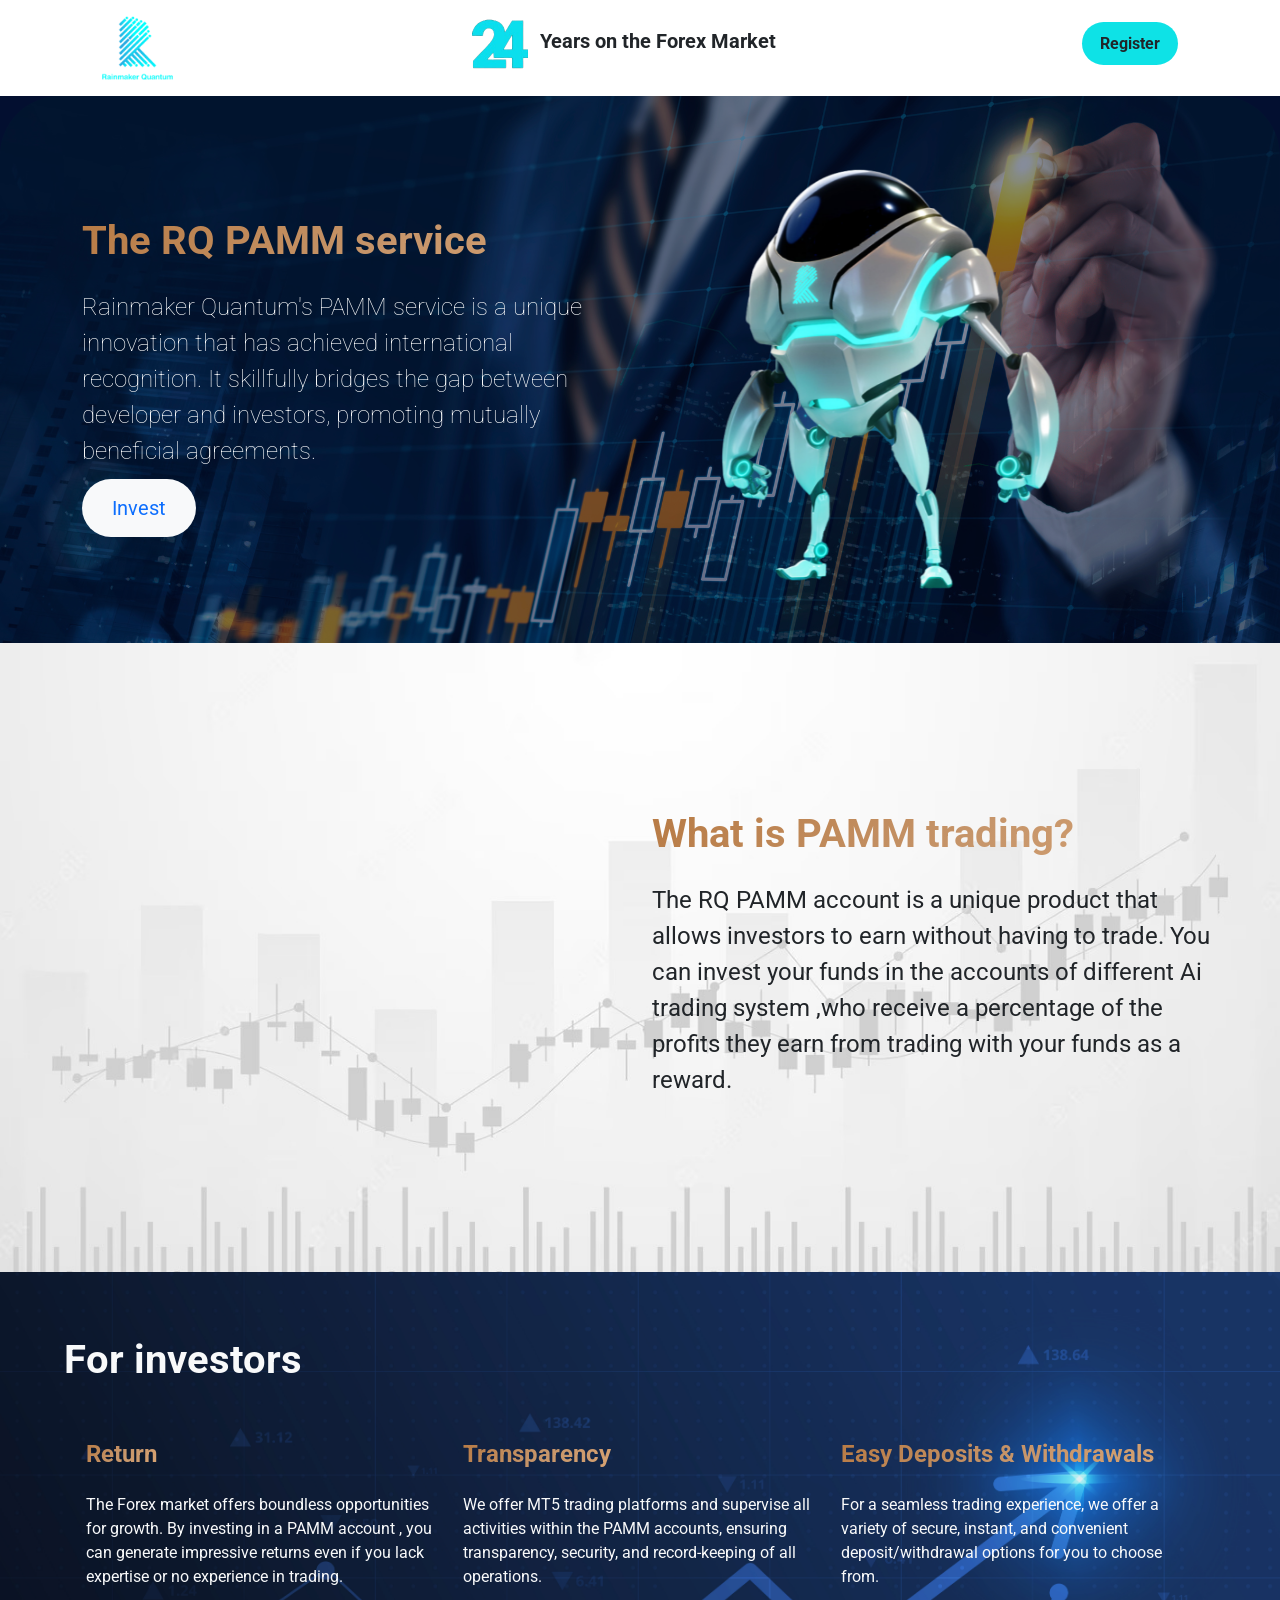
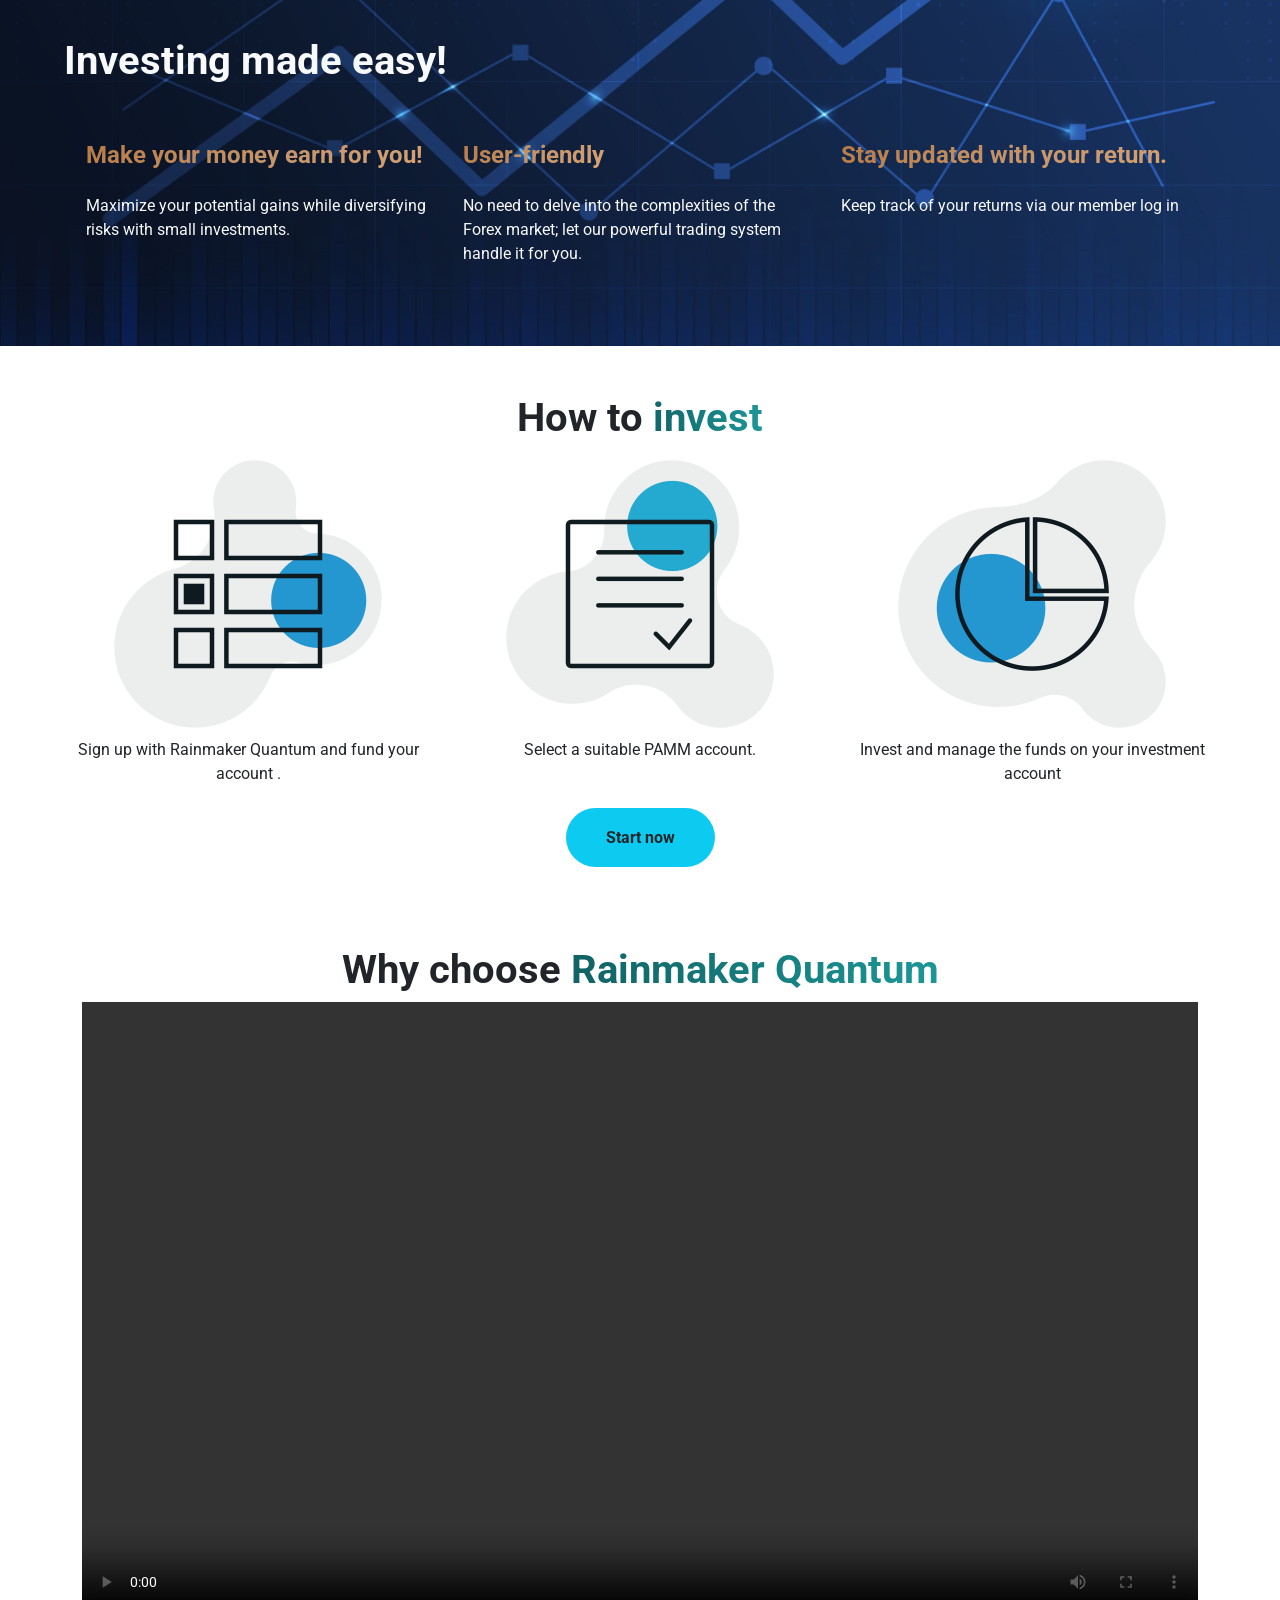
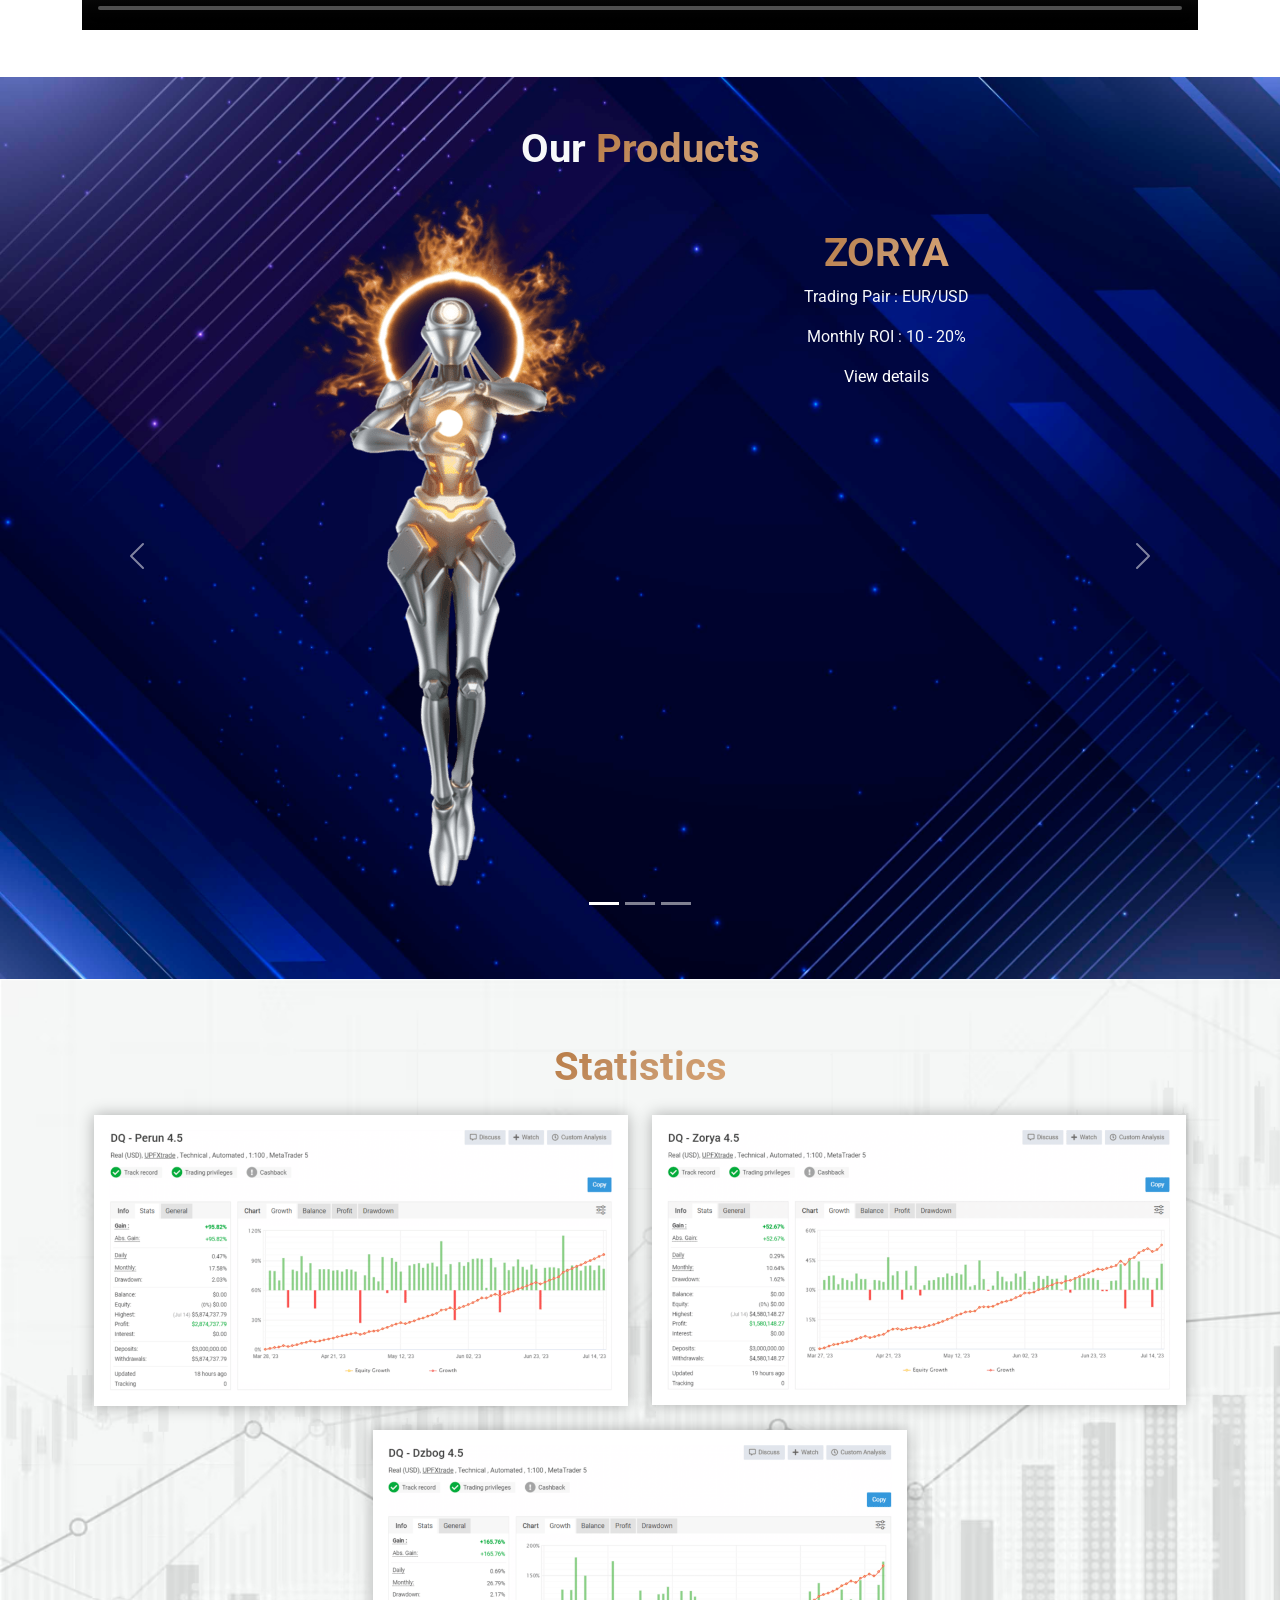
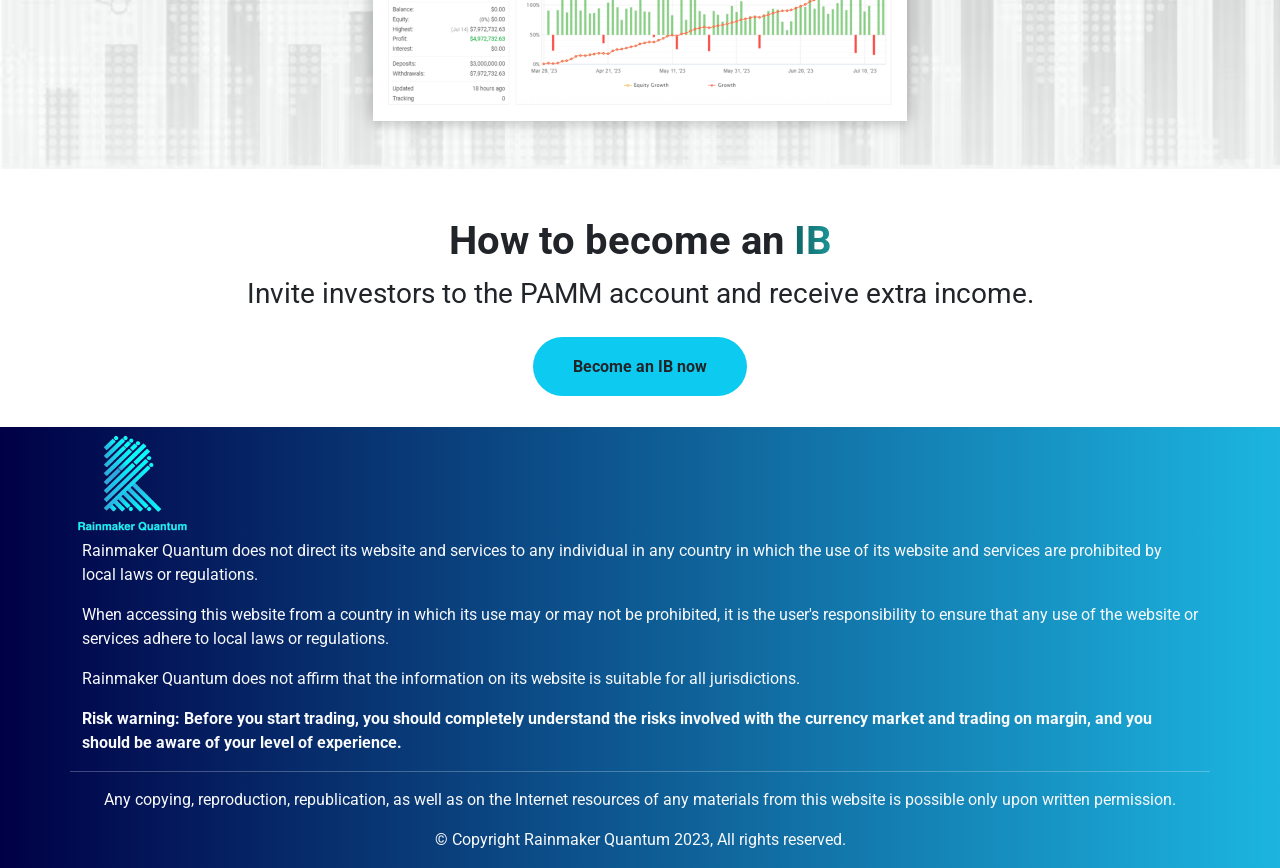
==== commit 472b267d: "Add files via upload" ====
--- a/index.html
+++ b/index.html
@@ -65,6 +65,161 @@
                                     <img src = "Image/robot-banner.png" alt = "" class = "img-fluid">
                                 </div>
                             </div>
+                    </div>
+                </div>
+            </section>
+
+            <!--Done-->        
+            <section class = "trading p-5">
+                <div class="layout_banner pt-3">
+                    <!--Main container-->
+                    <div class="container-fluid">
+                        <!--Banner row-->
+                        <div class="row d-flex align-items-center"> 
+                            <!--Left-->
+                            <div class = "col-md-6 mt-5">
+                                <div class = "image_container mt-4">
+                                    <img src = "Image/trading-element-bk.png" alt = "" class = "trading-ele img-fluid">
+                                </div>
+                            </div>
+                            <!--Right-->
+                            <div class = "col-md-6">
+                                <div class="trading-content">
+                                    <div class = "trading_header pb-3">
+                                        <h1 class = "fw-bolder">What is PAMM trading?</h1>
+                                    </div>
+                                    <div class = "trading_banner pb-2">
+                                        <p class = "banner_content">
+                                            The RQ PAMM account is a unique product that allows 
+                                            investors to earn without having to trade. You can 
+                                            invest your funds in the accounts of different Ai 
+                                            trading system ,who receive a percentage of the 
+                                            profits they earn from trading with your funds as 
+                                            a reward.
+                                        </p>
+                                    </div>
+                                </div>
+                            </div>
+                        </div>
+                    </div>
+                </div>
+            </section>
+
+            <!--Done-->
+            <section class = "for_investors p-5">
+                <div class="layout_fi">
+                    <div class="title p-3">
+                        <h1 class = "fw-bolder text-light">For investors</h1>
+                    </div>
+                    <div class="container p-3">
+                        <div class="row d-flex justify-content-between">
+                            <div class="col-md-4">
+                                <h4 class = "fw-bolder py-3"><span class = "animate-text">Return</span></h4>
+                                <div class = "content text-light">
+                                    <p>
+                                        The Forex market offers boundless opportunities for
+                                        growth. By investing in a PAMM account , you can generate 
+                                        impressive returns even if you lack expertise or no 
+                                        experience in trading.
+                                    </p>
+                                </div>
+                            </div>
+                            <div class="col-md-4">
+                                <h4 class = "fw-bolder py-3"><span class = "animate-text">Transparency</span></h4>
+                                <div class = "content text-light">
+                                    <p>
+                                        We offer MT5 trading platforms and supervise all 
+                                        activities within the PAMM accounts, ensuring 
+                                        transparency, security, and record-keeping of 
+                                        all operations.
+                                    </p>
+                                </div>
+                            </div>
+                            <div class="col-md-4">
+                                <h4 class = "fw-bolder py-3"><span class = "animate-text">Easy Deposits & Withdrawals
+                                </span></h4>
+                                <div class = "content text-light">
+                                    <p>
+                                        For a seamless trading experience, we offer a variety of 
+                                        secure, instant, and convenient deposit/withdrawal 
+                                        options for you to choose from.
+                                    </p>
+                                </div>
+                            </div>
+                        </div>
+                    </div>
+                </div>
+
+                <div class="layout_ie">
+                    <div class="title p-3">
+                        <h1 class = "fw-bolder text-light">Investing made easy!</h1>
+                    </div>
+                    <div class="container p-3">
+                        <div class="row d-flex justify-content-between">
+                            <div class="col-md-4">
+                                <h4 class = "fw-bolder py-3"><span class = "animate-text">Make your money earn for you!</span></h4>
+                                <div class = "content text-light">
+                                    <p>
+                                        Maximize your potential gains while diversifying risks with small investments.
+                                    </p>
+                                </div>
+                            </div>
+                            <div class="col-md-4">
+                                <h4 class = "fw-bolder py-3"><span class = "animate-text">User-friendly</span></h4>
+                                <div class = "content text-light">
+                                    <p>
+                                        No need to delve into the complexities of the Forex market; let our powerful 
+                                        trading system handle it for you.
+                                    </p>
+                                </div>
+                            </div>
+                            <div class="col-md-4">
+                                <h4 class = "fw-bolder py-3"><span class = "animate-text">Stay updated with your return.</span></h4>
+                                <div class = "content text-light">
+                                    <p>
+                                        Keep track of your returns via our member log in
+                                    </p>
+                                </div>
+                            </div>
+                        </div>
+                    </div>
+                </div>
+            </section>
+
+            <!--Done-->
+            <section class = "steps p-5">
+                <div class="layout_steps">
+                    <h1 class = "text-center fw-bolder">How to<span class = "animate-text2"> invest</span></h1>
+                    <div class="container mw-100  d-flex justify-content-center">
+                        <div class="row d-flex justify-content-center">
+                            <div class="col-md-4 ">
+                                <div class="img_container">
+                                    <img src = "Image/choice.png" alt = "" class = "img-fluid mx-auto d-block">
+                                </div>
+                                <p class = "text-center">
+                                    Sign up with Rainmaker Quantum and fund your account .
+                                </p>
+                            </div>
+                            <div class="col-md-4">
+                                <div class="img_container">
+                                    <img src = "Image/registration.png" alt = "" class = "img-fluid mx-auto d-block">
+                                </div>
+                                <p class = "text-center">
+                                    Select a suitable PAMM account.
+                                </p>
+                            </div>               
+                            <div class="col-md-4">
+                                <div class="img_container">
+                                    <img src = "Image/invest.png" alt = "" class = "img-fluid mx-auto d-block">
+                                </div>
+                                <p class = "text-center">
+                                    Invest and manage the funds on your investment account
+                                </p>
+                            </div>
+                        </div>
+                    </div>
+                    <div class = "text-center mt-4">
+                        <a href = "https://api.whatsapp.com/send?phone=447856998970&text=I%20want%20to%20earn%C2%A0extra%C2%A0income" class = "invest-btn-1 bg-info rounded-pill text-dark text-decoration-none fw-bold">Start now</a>
                     </div>
                 </div>
             </section>
@@ -186,161 +341,6 @@
                         </button>
                     </div>
                 </div>
-            </section>
-
-            <!--Done-->        
-            <section class = "trading p-5">
-                <div class="layout_banner pt-3">
-                    <!--Main container-->
-                    <div class="container-fluid">
-                        <!--Banner row-->
-                        <div class="row d-flex align-items-center"> 
-                            <!--Left-->
-                            <div class = "col-md-6 mt-5">
-                                <div class = "image_container mt-4">
-                                    <img src = "Image/trading-element-bk.png" alt = "" class = "trading-ele img-fluid">
-                                </div>
-                            </div>
-                            <!--Right-->
-                            <div class = "col-md-6">
-                                <div class="trading-content">
-                                    <div class = "trading_header pb-3">
-                                        <h1 class = "fw-bolder">What is PAMM trading?</h1>
-                                    </div>
-                                    <div class = "trading_banner pb-2">
-                                        <p class = "banner_content">
-                                            The RQ PAMM account is a unique product that allows 
-                                            investors to earn without having to trade. You can 
-                                            invest your funds in the accounts of different Ai 
-                                            trading system ,who receive a percentage of the 
-                                            profits they earn from trading with your funds as 
-                                            a reward.
-                                        </p>
-                                    </div>
-                                </div>
-                            </div>
-                        </div>
-                    </div>
-                </div>
-            </section>
-
-            <!--Done-->
-            <section class = "for_investors p-5">
-                <div class="layout_fi">
-                    <div class="title p-3">
-                        <h1 class = "fw-bolder text-light">For investors</h1>
-                    </div>
-                    <div class="container p-3">
-                        <div class="row d-flex justify-content-between">
-                            <div class="col-md-4">
-                                <h4 class = "fw-bolder py-3"><span class = "animate-text">Return</span></h4>
-                                <div class = "content text-light">
-                                    <p>
-                                        The Forex market offers boundless opportunities for
-                                        growth. By investing in a PAMM account , you can generate 
-                                        impressive returns even if you lack expertise or no 
-                                        experience in trading.
-                                    </p>
-                                </div>
-                            </div>
-                            <div class="col-md-4">
-                                <h4 class = "fw-bolder py-3"><span class = "animate-text">Transparency</span></h4>
-                                <div class = "content text-light">
-                                    <p>
-                                        We offer MT5 trading platforms and supervise all 
-                                        activities within the PAMM accounts, ensuring 
-                                        transparency, security, and record-keeping of 
-                                        all operations.
-                                    </p>
-                                </div>
-                            </div>
-                            <div class="col-md-4">
-                                <h4 class = "fw-bolder py-3"><span class = "animate-text">Easy Deposits & Withdrawals
-                                </span></h4>
-                                <div class = "content text-light">
-                                    <p>
-                                        For a seamless trading experience, we offer a variety of 
-                                        secure, instant, and convenient deposit/withdrawal 
-                                        options for you to choose from.
-                                    </p>
-                                </div>
-                            </div>
-                        </div>
-                    </div>
-                </div>
-
-                <div class="layout_ie">
-                    <div class="title p-3">
-                        <h1 class = "fw-bolder text-light">Investing made easy!</h1>
-                    </div>
-                    <div class="container p-3">
-                        <div class="row d-flex justify-content-between">
-                            <div class="col-md-4">
-                                <h4 class = "fw-bolder py-3"><span class = "animate-text">Make your money earn for you!</span></h4>
-                                <div class = "content text-light">
-                                    <p>
-                                        Maximize your potential gains while diversifying risks with small investments.
-                                    </p>
-                                </div>
-                            </div>
-                            <div class="col-md-4">
-                                <h4 class = "fw-bolder py-3"><span class = "animate-text">User-friendly</span></h4>
-                                <div class = "content text-light">
-                                    <p>
-                                        No need to delve into the complexities of the Forex market; let our powerful 
-                                        trading system handle it for you.
-                                    </p>
-                                </div>
-                            </div>
-                            <div class="col-md-4">
-                                <h4 class = "fw-bolder py-3"><span class = "animate-text">Stay updated with your return.</span></h4>
-                                <div class = "content text-light">
-                                    <p>
-                                        Keep track of your returns via our member log in
-                                    </p>
-                                </div>
-                            </div>
-                        </div>
-                    </div>
-                </div>
-            </section>
-
-            <!--Done-->
-            <section class = "steps p-5">
-                <div class="layout_steps">
-                    <h1 class = "text-center fw-bolder">How to<span class = "animate-text2"> invest</span></h1>
-                    <div class="container mw-100  d-flex justify-content-center">
-                        <div class="row d-flex justify-content-center">
-                            <div class="col-md-4 ">
-                                <div class="img_container">
-                                    <img src = "Image/choice.png" alt = "" class = "img-fluid mx-auto d-block">
-                                </div>
-                                <p class = "text-center">
-                                    Sign up with Rainmaker Quantum and fund your account .
-                                </p>
-                            </div>
-                            <div class="col-md-4">
-                                <div class="img_container">
-                                    <img src = "Image/registration.png" alt = "" class = "img-fluid mx-auto d-block">
-                                </div>
-                                <p class = "text-center">
-                                    Select a suitable PAMM account.
-                                </p>
-                            </div>               
-                            <div class="col-md-4">
-                                <div class="img_container">
-                                    <img src = "Image/invest.png" alt = "" class = "img-fluid mx-auto d-block">
-                                </div>
-                                <p class = "text-center">
-                                    Invest and manage the funds on your investment account
-                                </p>
-                            </div>
-                        </div>
-                    </div>
-                    <div class = "text-center mt-4">
-                        <a href = "https://api.whatsapp.com/send?phone=447856998970&text=I%20want%20to%20earn%C2%A0extra%C2%A0income" class = "invest-btn-1 bg-info rounded-pill text-dark text-decoration-none fw-bold">Start now</a>
-                    </div>
-                </div>
             </section>            
             
             <!--Done-->
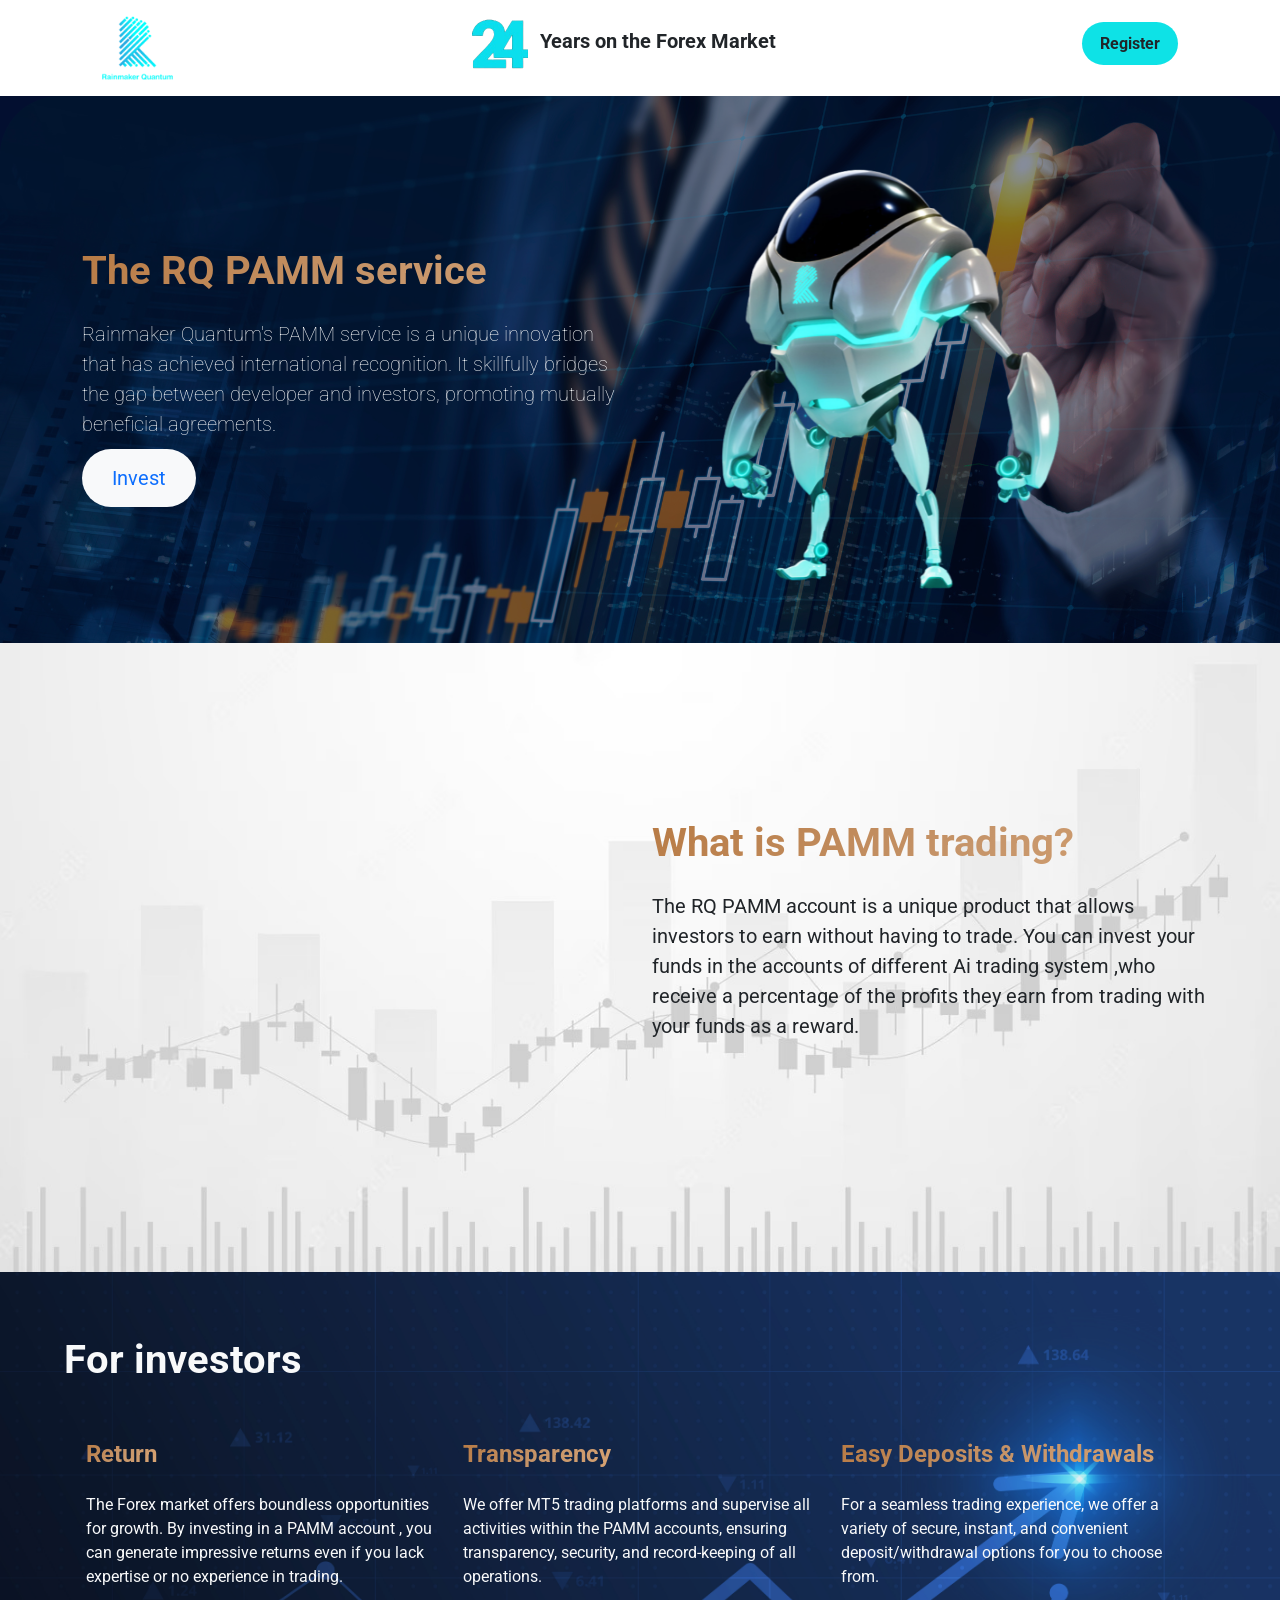
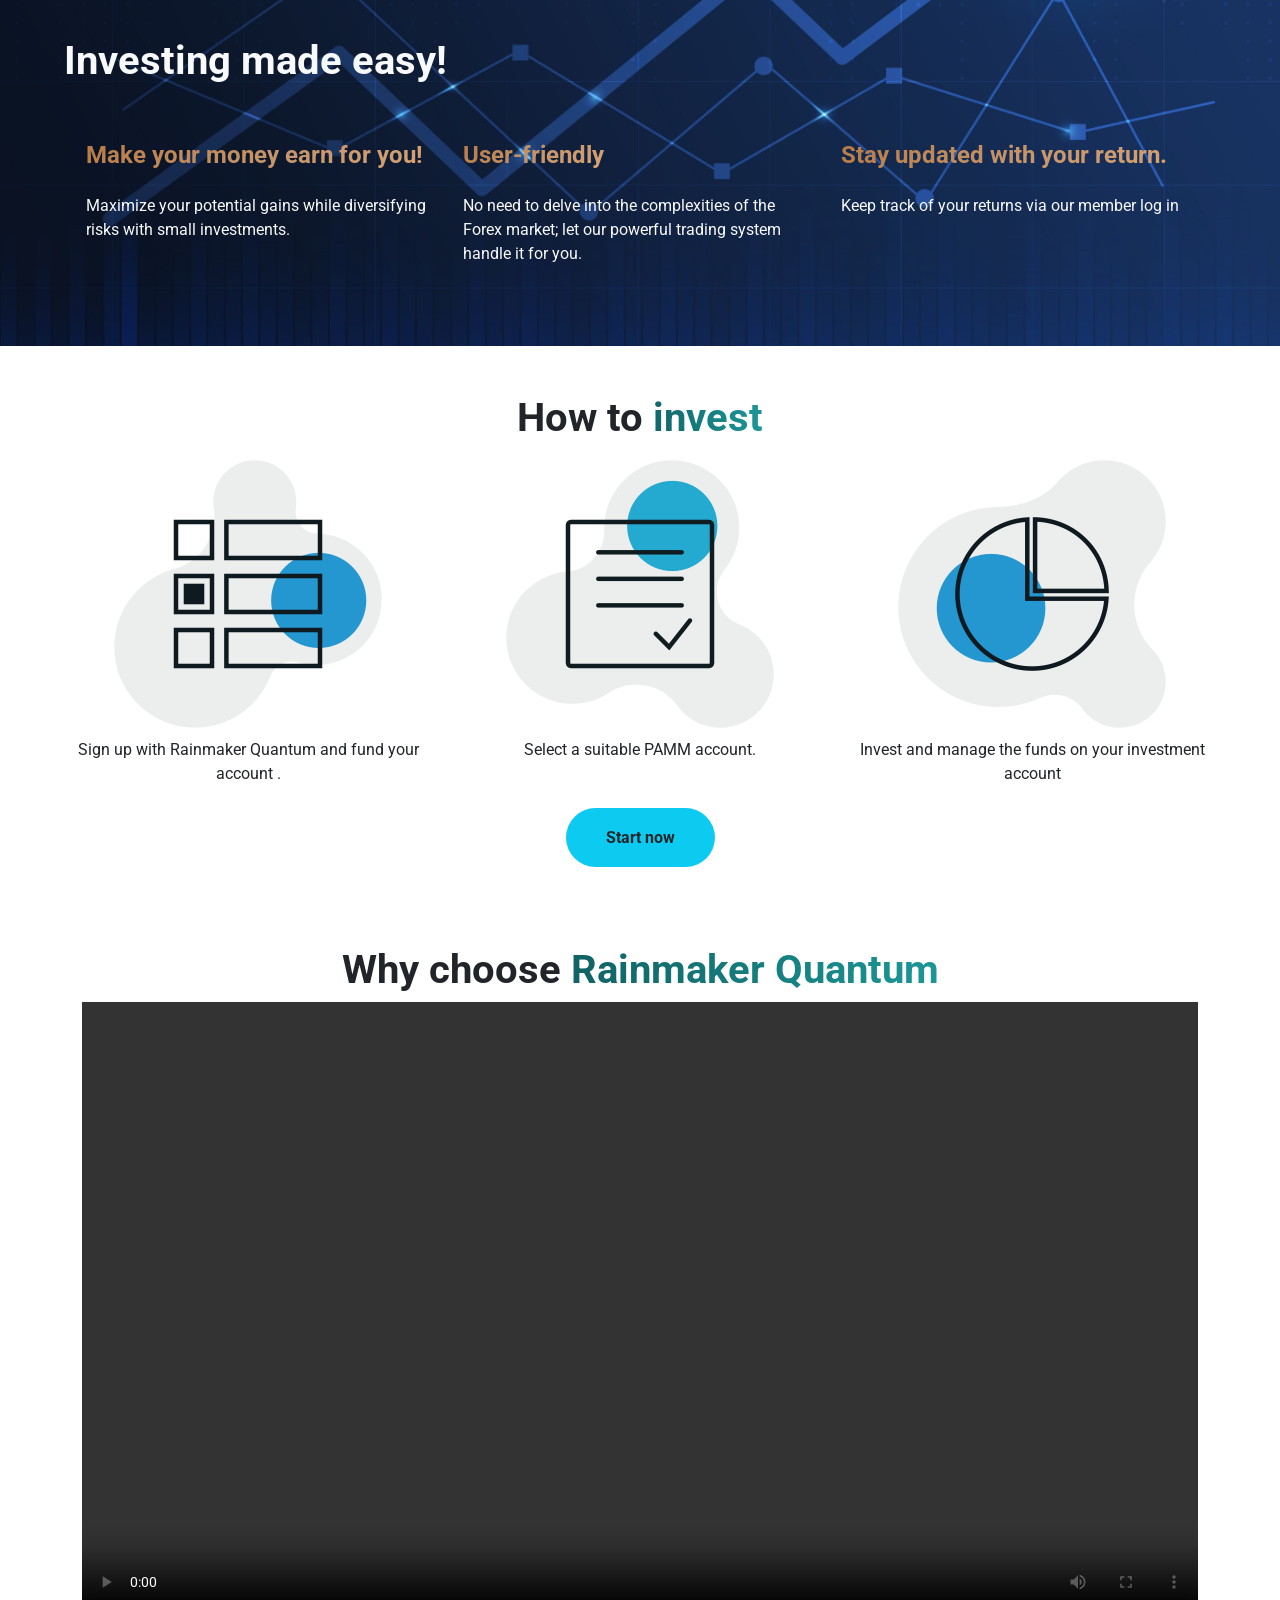
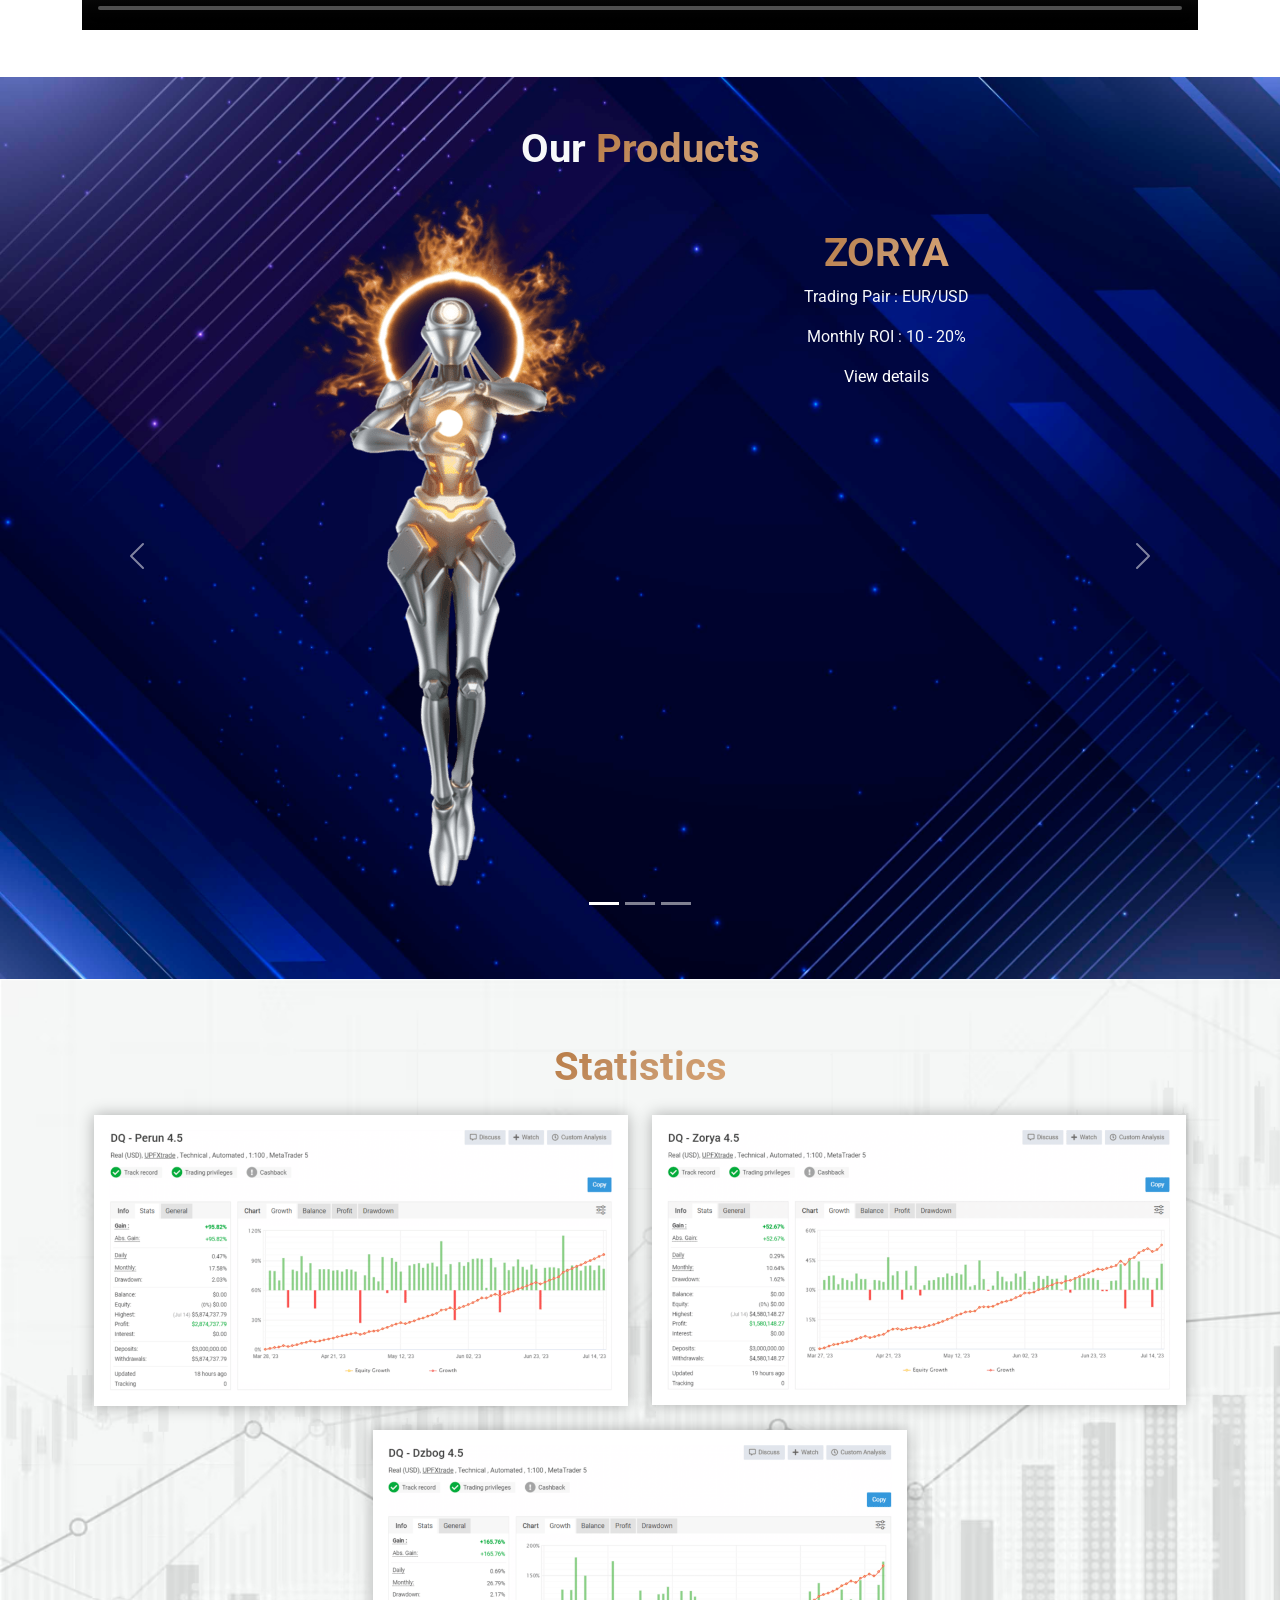
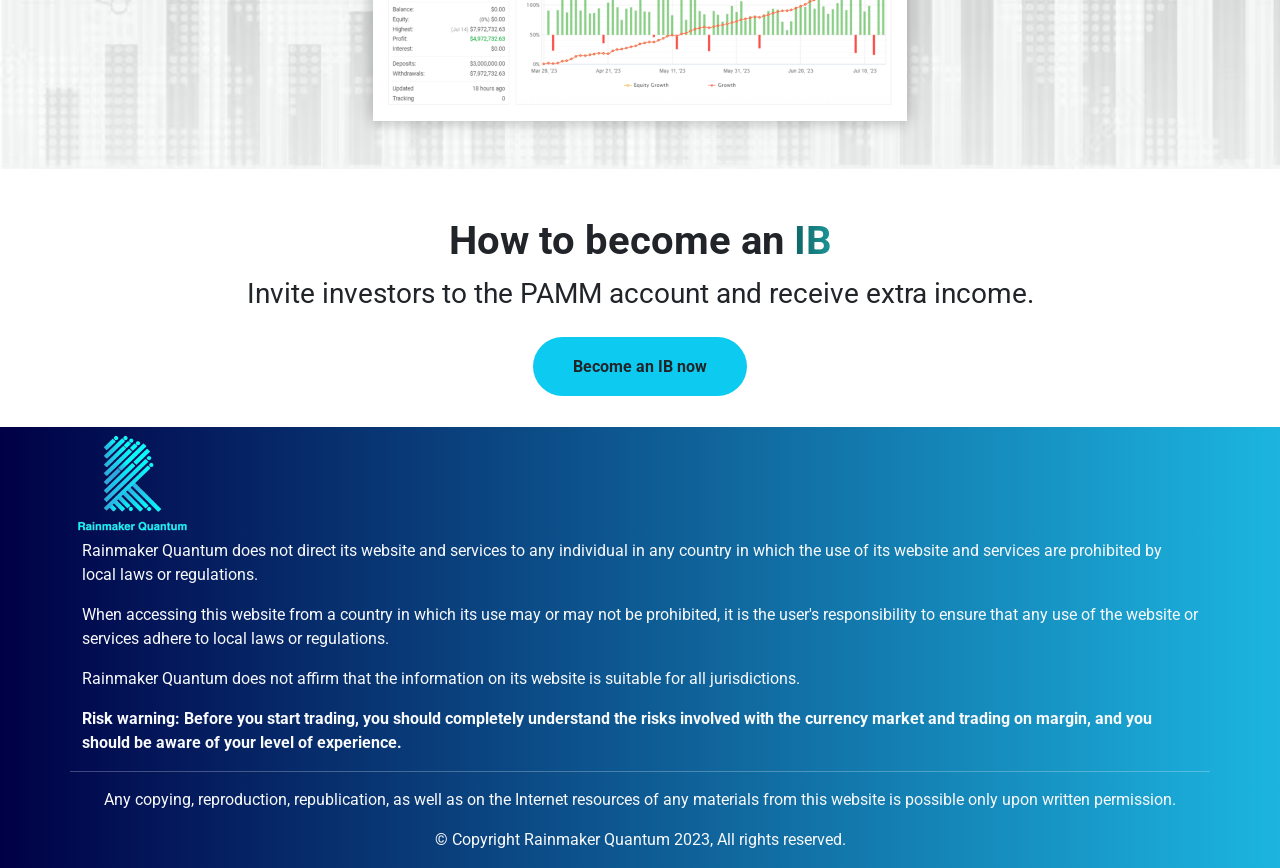
==== commit 1304bc32: "Add files via upload" ====
--- a/index.html
+++ b/index.html
@@ -2,12 +2,12 @@
 <html lang="en" data-bs-theme="light">
     <head>
         <!--Required meta tags-->
+        <meta name="thumbnail" href = "Image/logo_client.png">
         <meta charset="UTF-8">
         <meta http-equiv="X-UA-Compatible" content="IE=edge"> 
         <meta name="viewport" content="width=device-width, initial-scale=1.0">
         <!--Tab Icon-->
         <link rel = "shortcut icon" type = "x-icon" href = "Image/tab-icon.png">
-
         <!--Bootstrap CSS-->
         <link href="https://cdn.jsdelivr.net/npm/bootstrap@5.3.1/dist/css/bootstrap.min.css" rel="stylesheet" 
         integrity="sha384-4bw+/aepP/YC94hEpVNVgiZdgIC5+VKNBQNGCHeKRQN+PtmoHDEXuppvnDJzQIu9" crossorigin="anonymous">
@@ -26,14 +26,14 @@
             <section class = "header">
                 <div class="container mt-3 d-flex justify-content-between">
                     <div class="company-logo">
-                        <img src = "Image/logo_client.png" class = "img" alt = "">
+                        <img src = "Image/logo_client.png" class = "img" alt = "thumbnail">
                     </div>
                     <div class = "header-title">
                         <img src = "Image/24.png" alt = "">
                         <span class = "fw-bold fs-5 p-2 lh-sm"> Years on the Forex Market</span>
                     </div>
                     <div class = "register-container mt-3">
-                        <a href = "https://api.whatsapp.com/send?phone=447856998970&text=I%20want%20to%20earn%C2%A0extra%C2%A0income" class = "register-btn text-decoration-none text-dark rounded-pill fw-bolder">Register</a>
+                        <a href = "./steps_pamm" class = "register-btn text-decoration-none text-dark rounded-pill fw-bolder">Register</a>
                     </div>
             </section>
 
@@ -50,7 +50,7 @@
                                         <h1 class = "fw-bolder">The RQ PAMM service</h1>
                                     </div>
                                     <div class = "content_banner pb-2">
-                                        <p class = "banner_content fs-4 text-light">
+                                        <p class = "banner_content fs-5 text-light">
                                             Rainmaker Quantum's PAMM service is a unique innovation 
                                             that has achieved international recognition. It skillfully 
                                             bridges the gap between developer and investors, promoting 
@@ -58,7 +58,7 @@
                                         </p>
                                     </div>
                                     <div class="invest-btn">
-                                        <a href = "https://wa.me/message/GA2RVT5V3YJUO1" class = "text-decoration-none bg-light rounded-pill fs-5 shadow-lg">Invest</a>
+                                        <a href = "./steps_pamm" class = "text-decoration-none bg-light rounded-pill fs-5 shadow-lg">Invest</a>
                                     </div>
                                 </div>
                                 <div class = "col-md-5 animate__animated animate__bounceInDown animate__slow	1s">
@@ -84,12 +84,12 @@
                             </div>
                             <!--Right-->
                             <div class = "col-md-6">
-                                <div class="trading-content">
+                                <div class="trading-content mb-5">
                                     <div class = "trading_header pb-3">
                                         <h1 class = "fw-bolder">What is PAMM trading?</h1>
                                     </div>
                                     <div class = "trading_banner pb-2">
-                                        <p class = "banner_content">
+                                        <p class = "banner_content fs-5">
                                             The RQ PAMM account is a unique product that allows 
                                             investors to earn without having to trade. You can 
                                             invest your funds in the accounts of different Ai 
@@ -194,7 +194,7 @@
                         <div class="row d-flex justify-content-center">
                             <div class="col-md-4 ">
                                 <div class="img_container">
-                                    <img src = "Image/choice.png" alt = "" class = "img-fluid mx-auto d-block">
+                                    <img src = "Image/choice.png"  class = "img-fluid mx-auto d-block">
                                 </div>
                                 <p class = "text-center">
                                     Sign up with Rainmaker Quantum and fund your account .
@@ -202,7 +202,7 @@
                             </div>
                             <div class="col-md-4">
                                 <div class="img_container">
-                                    <img src = "Image/registration.png" alt = "" class = "img-fluid mx-auto d-block">
+                                    <img src = "Image/registration.png"  class = "img-fluid mx-auto d-block">
                                 </div>
                                 <p class = "text-center">
                                     Select a suitable PAMM account.
@@ -210,7 +210,7 @@
                             </div>               
                             <div class="col-md-4">
                                 <div class="img_container">
-                                    <img src = "Image/invest.png" alt = "" class = "img-fluid mx-auto d-block">
+                                    <img src = "Image/invest.png"  class = "img-fluid mx-auto d-block">
                                 </div>
                                 <p class = "text-center">
                                     Invest and manage the funds on your investment account
@@ -219,7 +219,7 @@
                         </div>
                     </div>
                     <div class = "text-center mt-4">
-                        <a href = "https://api.whatsapp.com/send?phone=447856998970&text=I%20want%20to%20earn%C2%A0extra%C2%A0income" class = "invest-btn-1 bg-info rounded-pill text-dark text-decoration-none fw-bold">Start now</a>
+                        <a href = "./steps_martin" class = "invest-btn-1 bg-info rounded-pill text-dark text-decoration-none fw-bold">Start now</a>
                     </div>
                 </div>
             </section>
@@ -392,7 +392,7 @@
                                 Invite investors to the PAMM account and receive extra income.
                             </p>
                             <div class="become-btn text-center mt-4">
-                                <a href="https://api.whatsapp.com/send?phone=447856998970&text=I%20want%20to%20earn%C2%A0extra%C2%A0income" class="invest-btn-1 bg-info rounded-pill text-dark text-decoration-none fw-bold">
+                                <a href = "./steps_martin" class="invest-btn-1 bg-info rounded-pill text-dark text-decoration-none fw-bold">
                                     Become an IB now
                                 </a>
                             </div>
